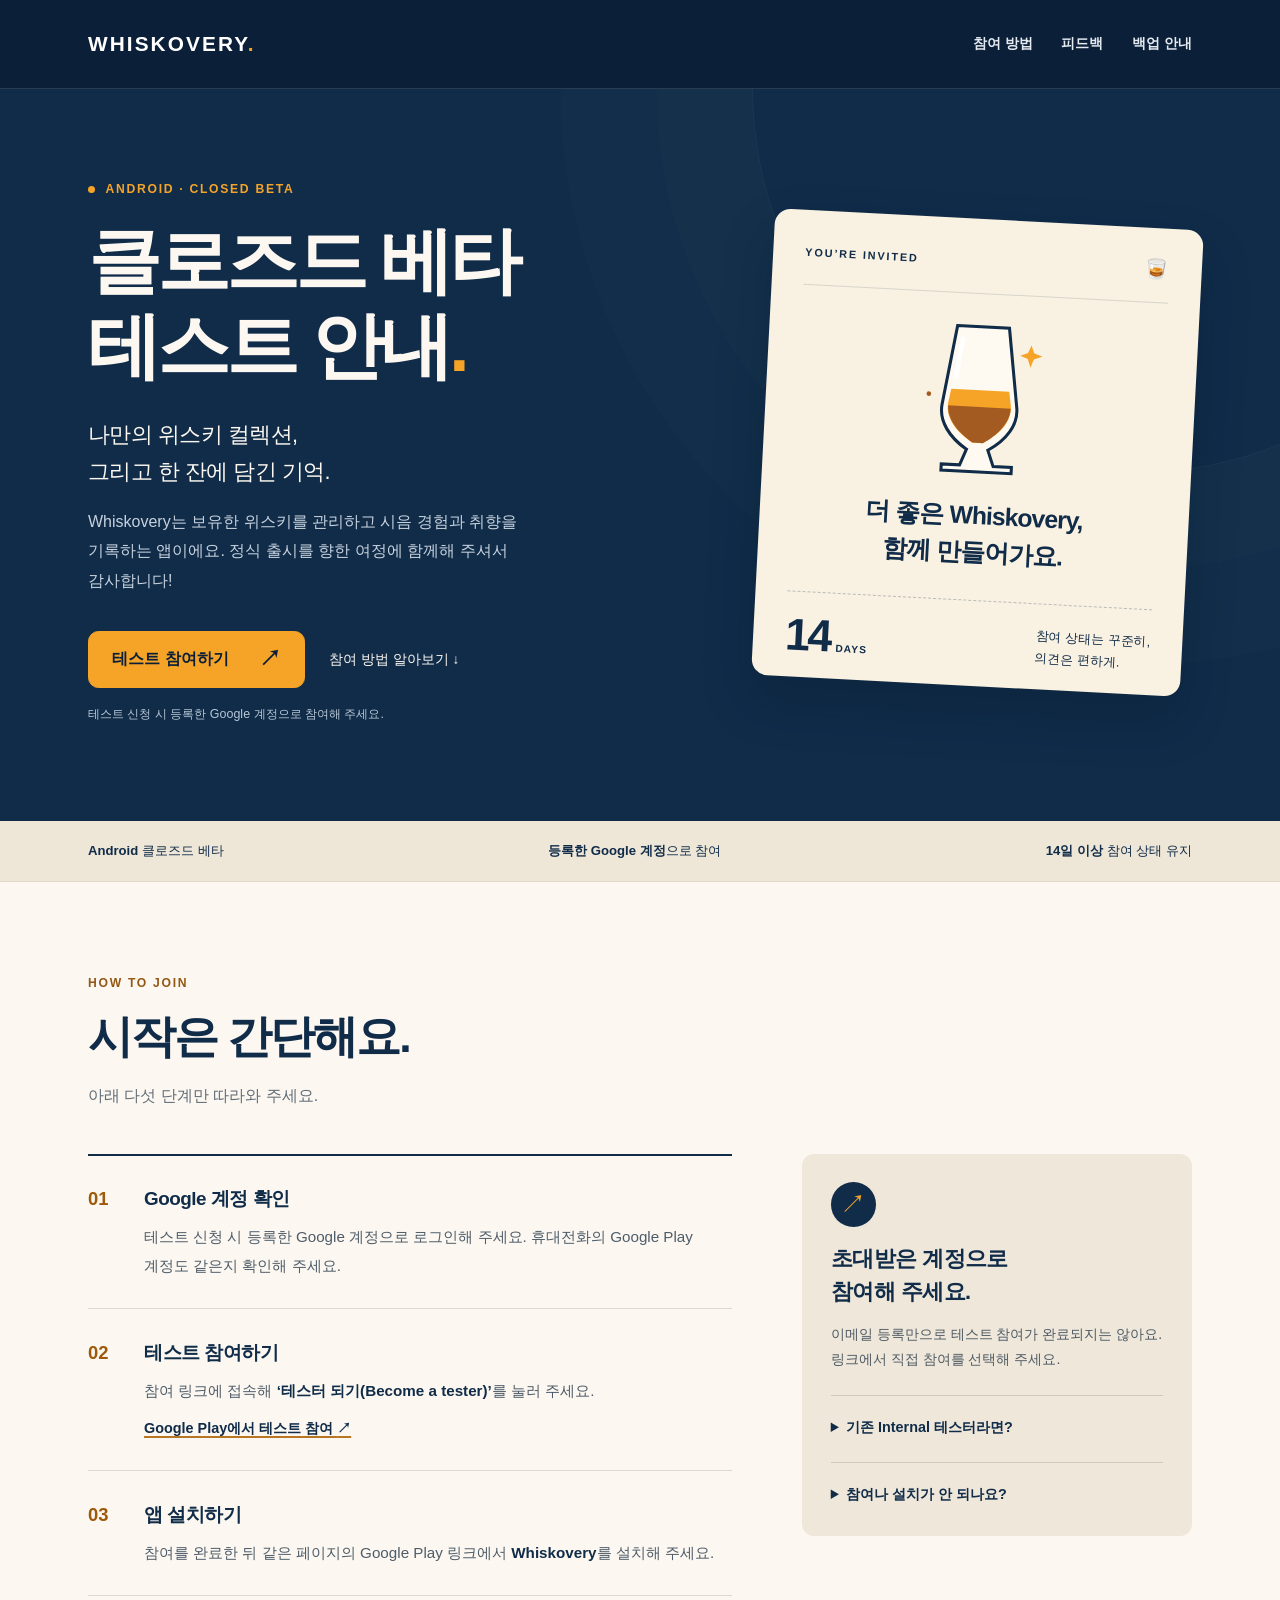
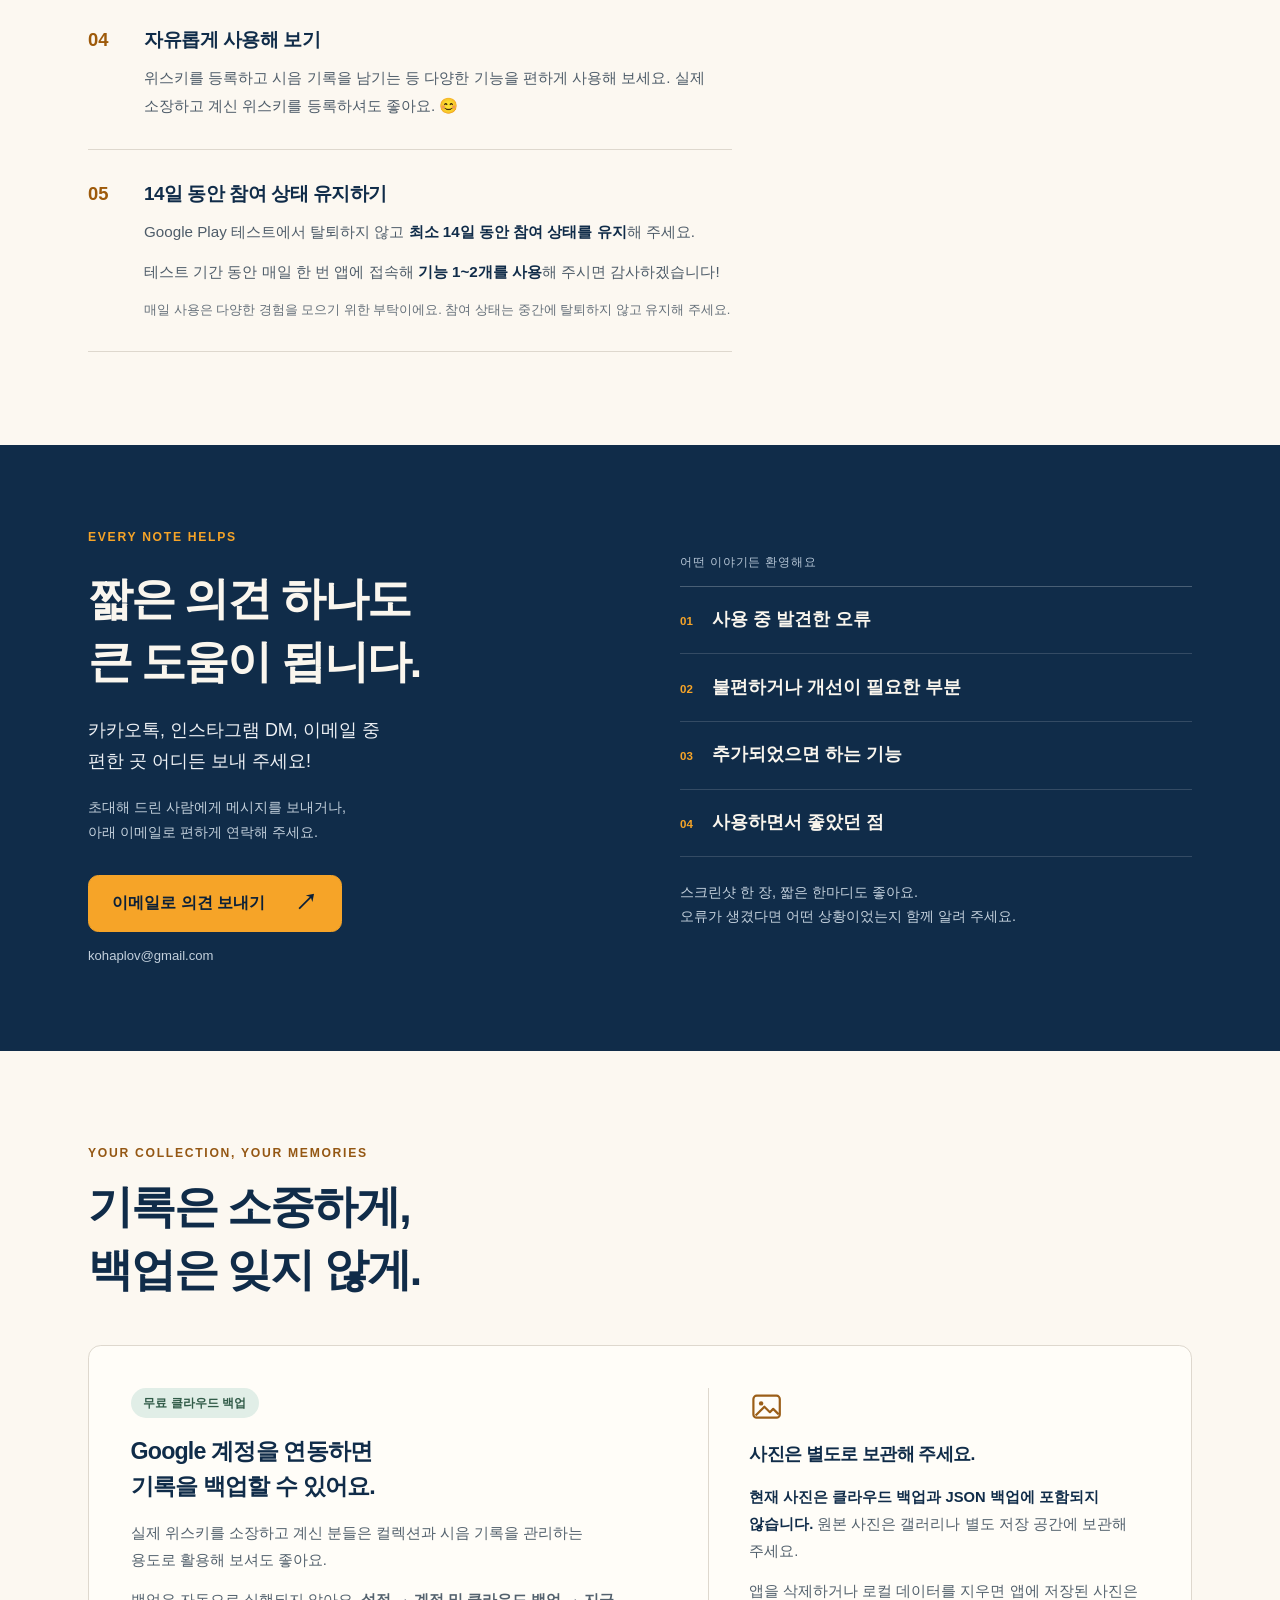
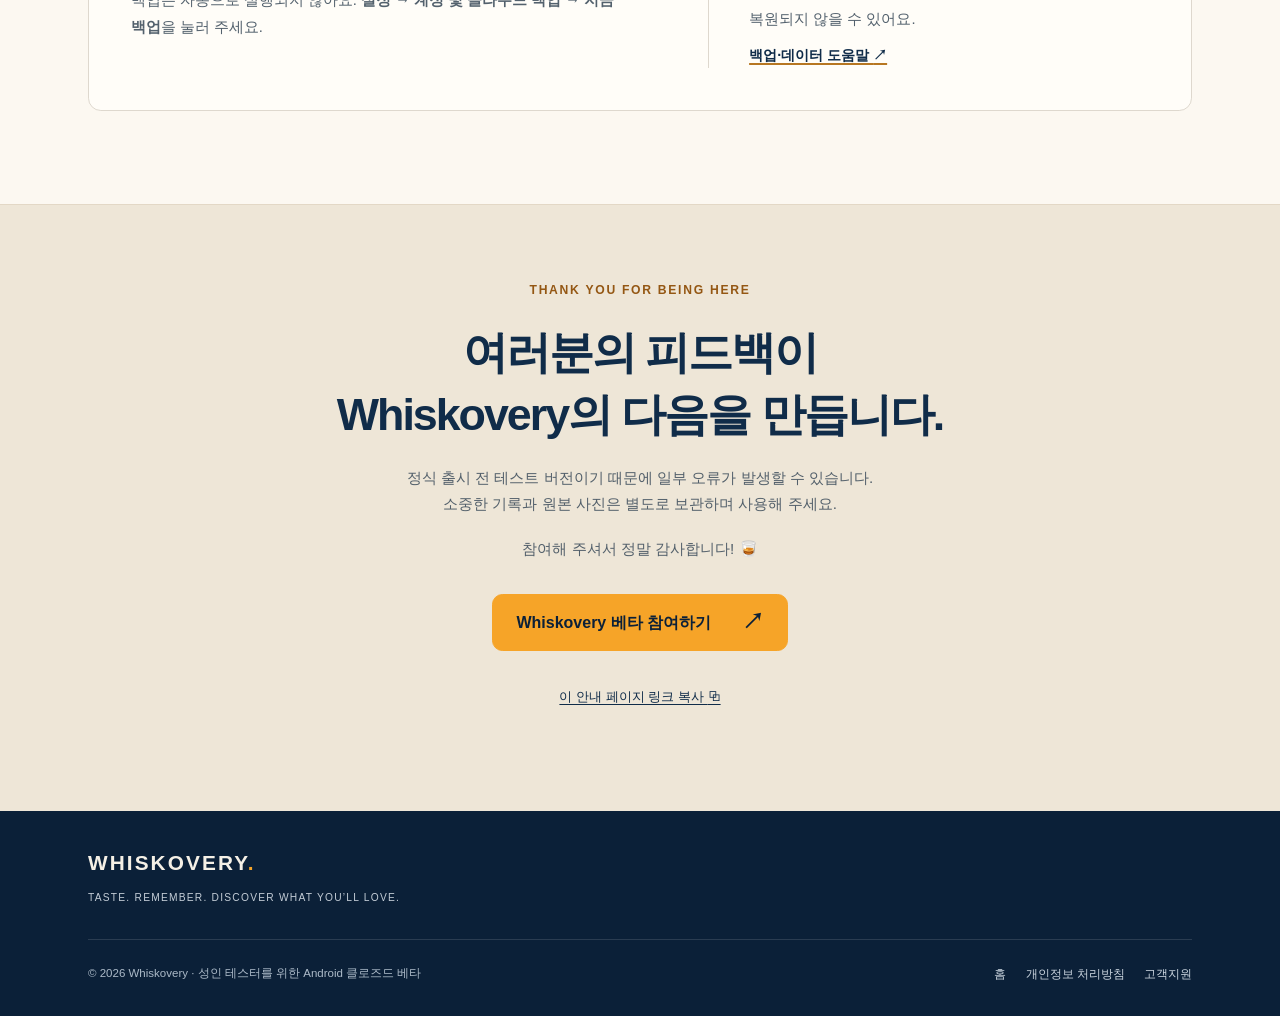
==== beta/index.html @ a4d19c39 "feat: publish Android beta tester guide" ====
<!doctype html>
<html lang="ko">
  <head>
    <meta charset="utf-8">
    <meta name="viewport" content="width=device-width, initial-scale=1">
    <meta name="theme-color" content="#102c49">
    <meta name="description" content="Whiskovery Android 클로즈드 베타에 함께해 주세요. 테스트 참여·설치 방법, 14일 참여 안내, 피드백과 무료 클라우드 백업 안내를 한곳에서 확인하세요.">
    <meta property="og:type" content="website">
    <meta property="og:locale" content="ko_KR">
    <meta property="og:site_name" content="Whiskovery">
    <meta property="og:title" content="Whiskovery 🥃 클로즈드 베타 테스트 안내">
    <meta property="og:description" content="나만의 위스키 컬렉션과 시음의 기억. Whiskovery Android 베타를 함께 완성해 주세요. 참여 방법부터 피드백·백업 안내까지.">
    <meta property="og:url" content="https://kohaplov-ux.github.io/whiskovery-site/beta/">
    <meta property="og:image" content="https://kohaplov-ux.github.io/whiskovery-site/assets/beta-share.jpg">
    <meta property="og:image:width" content="1200">
    <meta property="og:image:height" content="630">
    <meta property="og:image:alt" content="Whiskovery Android 클로즈드 베타 테스터 참여 가이드">
    <meta name="twitter:card" content="summary_large_image">
    <link rel="canonical" href="https://kohaplov-ux.github.io/whiskovery-site/beta/">
    <link rel="icon" type="image/svg+xml" href="data:image/svg+xml,%3Csvg xmlns='http://www.w3.org/2000/svg' viewBox='0 0 64 64'%3E%3Crect width='64' height='64' rx='14' fill='%23102c49'/%3E%3Ctext x='32' y='43' text-anchor='middle' font-family='Georgia,serif' font-size='38' font-weight='700' fill='%23f6a428'%3EW%3C/text%3E%3C/svg%3E">
    <link rel="stylesheet" href="../assets/styles.css">
    <link rel="stylesheet" href="../assets/beta.css">
    <script src="../assets/beta.js" defer></script>
    <title>클로즈드 베타 테스트 안내 — Whiskovery</title>
  </head>
  <body class="beta-page">
    <a class="skip-link" href="#main-content">본문 바로가기</a>
    <header class="beta-header">
      <div class="beta-shell beta-header-inner">
        <a class="beta-wordmark" href="../" aria-label="Whiskovery 홈페이지">WHISKOVERY<span aria-hidden="true">.</span></a>
        <nav aria-label="안내 페이지 메뉴">
          <a href="#how-to-join">참여 방법</a>
          <a href="#feedback">피드백</a>
          <a href="#backup">백업 안내</a>
        </nav>
      </div>
    </header>

    <main id="main-content">
      <section class="beta-hero" aria-labelledby="beta-title">
        <div class="beta-shell beta-hero-grid">
          <div class="beta-hero-copy">
            <p class="beta-eyebrow"><span class="beta-live-dot" aria-hidden="true"></span> ANDROID · CLOSED BETA</p>
            <h1 id="beta-title">클로즈드 베타<br>테스트 안내<span class="beta-title-dot" aria-hidden="true">.</span></h1>
            <p class="beta-hero-lead">나만의 위스키 컬렉션,<br>그리고 한 잔에 담긴 기억.</p>
            <p class="beta-hero-description">Whiskovery는 보유한 위스키를 관리하고 시음 경험과 취향을 기록하는 앱이에요. 정식 출시를 향한 여정에 함께해 주셔서 감사합니다!</p>
            <div class="beta-actions">
              <a class="beta-button beta-button-amber" href="https://play.google.com/apps/testing/app.whiskovery.mobile">테스트 참여하기 <span aria-hidden="true">↗</span></a>
              <a class="beta-text-link" href="#how-to-join">참여 방법 알아보기 <span aria-hidden="true">↓</span></a>
            </div>
            <p class="beta-hero-note">테스트 신청 시 등록한 Google 계정으로 참여해 주세요.</p>
          </div>

          <aside class="beta-invitation" aria-label="테스터에게 드리는 초대">
            <div class="beta-invitation-top"><span>YOU’RE INVITED</span><span>🥃</span></div>
            <svg class="beta-glass" viewBox="0 0 220 230" fill="none" aria-hidden="true">
              <path d="M76 22h68l15 104c3 22-12 43-35 57l8 21h24v8H64v-8h24l8-21c-23-14-38-35-35-57L76 22Z" fill="#fffaf1" stroke="#102c49" stroke-width="4"/>
              <path d="m69 123 3-18h76l3 18c3 20-12 38-34 51h-14c-22-13-37-31-34-51Z" fill="#f6a428"/>
              <path d="M69 127c0 19 15 35 34 47h14c19-12 34-28 34-47H69Z" fill="#a45b22"/>
              <path d="m84 39-7 50" stroke="white" stroke-width="6" stroke-linecap="round"/>
              <path d="m174 43 4 10 11 4-11 4-4 11-4-11-10-4 10-4 4-10Z" fill="#f6a428"/>
              <circle cx="43" cy="113" r="3" fill="#a45b22"/>
            </svg>
            <p class="beta-invitation-title">더 좋은 Whiskovery,<br>함께 만들어가요.</p>
            <div class="beta-ticket-bottom"><strong>14<span>DAYS</span></strong><p>참여 상태는 꾸준히,<br>의견은 편하게.</p></div>
          </aside>
        </div>
      </section>

      <div class="beta-facts" aria-label="테스트 기본 안내">
        <div class="beta-shell beta-facts-inner"><span><b>Android</b> 클로즈드 베타</span><span><b>등록한 Google 계정</b>으로 참여</span><span><b>14일 이상</b> 참여 상태 유지</span></div>
      </div>

      <section id="how-to-join" class="beta-shell beta-section" aria-labelledby="join-title">
        <div class="beta-section-heading"><p class="beta-eyebrow">HOW TO JOIN</p><h2 id="join-title">시작은 간단해요.</h2><p>아래 다섯 단계만 따라와 주세요.</p></div>
        <div class="beta-join-grid">
          <ol class="beta-steps">
            <li><span class="beta-step-number" aria-hidden="true">01</span><div><h3>Google 계정 확인</h3><p>테스트 신청 시 등록한 Google 계정으로 로그인해 주세요. 휴대전화의 Google Play 계정도 같은지 확인해 주세요.</p></div></li>
            <li><span class="beta-step-number" aria-hidden="true">02</span><div><h3>테스트 참여하기</h3><p>참여 링크에 접속해 <strong>‘테스터 되기(Become a tester)’</strong>를 눌러 주세요.</p><a class="beta-inline-link" href="https://play.google.com/apps/testing/app.whiskovery.mobile">Google Play에서 테스트 참여 <span aria-hidden="true">↗</span></a></div></li>
            <li><span class="beta-step-number" aria-hidden="true">03</span><div><h3>앱 설치하기</h3><p>참여를 완료한 뒤 같은 페이지의 Google Play 링크에서 <strong>Whiskovery</strong>를 설치해 주세요.</p></div></li>
            <li><span class="beta-step-number" aria-hidden="true">04</span><div><h3>자유롭게 사용해 보기</h3><p>위스키를 등록하고 시음 기록을 남기는 등 다양한 기능을 편하게 사용해 보세요. 실제 소장하고 계신 위스키를 등록하셔도 좋아요. 😊</p></div></li>
            <li><span class="beta-step-number" aria-hidden="true">05</span><div><h3>14일 동안 참여 상태 유지하기</h3><p>Google Play 테스트에서 탈퇴하지 않고 <strong>최소 14일 동안 참여 상태를 유지</strong>해 주세요.</p><p>테스트 기간 동안 매일 한 번 앱에 접속해 <strong>기능 1~2개를 사용</strong>해 주시면 감사하겠습니다!</p><p class="beta-small">매일 사용은 다양한 경험을 모으기 위한 부탁이에요. 참여 상태는 중간에 탈퇴하지 않고 유지해 주세요.</p></div></li>
          </ol>
          <aside class="beta-join-note">
            <span class="beta-note-icon" aria-hidden="true">↗</span>
            <h3>초대받은 계정으로 <br>참여해 주세요.</h3>
            <p>이메일 등록만으로 테스트 참여가 완료되지는 않아요. 링크에서 직접 참여를 선택해 주세요.</p>
            <details><summary>기존 Internal 테스터라면?</summary><p><a href="https://play.google.com/apps/internaltest/4701650912073372189">Internal 테스트 참여 페이지</a>에서 먼저 프로그램을 나간 뒤 이 페이지의 Closed 참여 링크로 다시 참여해 주세요.</p><p>앱 삭제나 데이터 초기화는 필요 없어요. 같은 버전이 설치돼 있으면 업데이트 버튼이 보이지 않을 수 있습니다.</p></details>
            <details><summary>참여나 설치가 안 되나요?</summary><p>신청한 계정과 현재 Google Play 계정이 같은지 먼저 확인해 주세요. 해결되지 않으면 화면을 캡처해 편한 채널로 알려 주세요. 이메일 등 개인정보는 가려 주세요.</p></details>
          </aside>
        </div>
      </section>

      <section id="feedback" class="beta-feedback" aria-labelledby="feedback-title">
        <div class="beta-shell beta-feedback-grid">
          <div><p class="beta-eyebrow">EVERY NOTE HELPS</p><h2 id="feedback-title">짧은 의견 하나도<br>큰 도움이 됩니다.</h2><p class="beta-feedback-intro">카카오톡, 인스타그램 DM, 이메일 중<br>편한 곳 어디든 보내 주세요!</p><p>초대해 드린 사람에게 메시지를 보내거나,<br>아래 이메일로 편하게 연락해 주세요.</p><a class="beta-button beta-button-amber" href="mailto:kohaplov@gmail.com?subject=Whiskovery%20%EB%B2%A0%ED%83%80%20%ED%94%BC%EB%93%9C%EB%B0%B1">이메일로 의견 보내기 <span aria-hidden="true">↗</span></a><p class="beta-email"><a href="mailto:kohaplov@gmail.com">kohaplov@gmail.com</a></p></div>
          <div class="beta-feedback-prompts"><p class="beta-prompts-label">어떤 이야기든 환영해요</p><ul><li><span aria-hidden="true">01</span>사용 중 발견한 오류</li><li><span aria-hidden="true">02</span>불편하거나 개선이 필요한 부분</li><li><span aria-hidden="true">03</span>추가되었으면 하는 기능</li><li><span aria-hidden="true">04</span>사용하면서 좋았던 점</li></ul><p>스크린샷 한 장, 짧은 한마디도 좋아요.<br>오류가 생겼다면 어떤 상황이었는지 함께 알려 주세요.</p></div>
        </div>
      </section>

      <section id="backup" class="beta-shell beta-section" aria-labelledby="backup-title">
        <div class="beta-section-heading"><p class="beta-eyebrow">YOUR COLLECTION, YOUR MEMORIES</p><h2 id="backup-title">기록은 소중하게,<br>백업은 잊지 않게.</h2></div>
        <div class="beta-backup-panel">
          <div class="beta-backup-main"><span class="beta-free-tag">무료 클라우드 백업</span><h3>Google 계정을 연동하면<br>기록을 백업할 수 있어요.</h3><p>실제 위스키를 소장하고 계신 분들은 컬렉션과 시음 기록을 관리하는 용도로 활용해 보셔도 좋아요.</p><p>백업은 자동으로 실행되지 않아요. <strong>설정 → 계정 및 클라우드 백업 → 지금 백업</strong>을 눌러 주세요.</p></div>
          <aside class="beta-photo-note"><svg viewBox="0 0 32 32" fill="none" aria-hidden="true"><rect x="4" y="7" width="24" height="20" rx="3" stroke="currentColor" stroke-width="2"/><circle cx="11" cy="14" r="2" fill="currentColor"/><path d="m6 25 8-8 5 5 3-3 5 5" stroke="currentColor" stroke-width="2" stroke-linejoin="round"/></svg><h3>사진은 별도로 보관해 주세요.</h3><p><strong>현재 사진은 클라우드 백업과 JSON 백업에 포함되지 않습니다.</strong> 원본 사진은 갤러리나 별도 저장 공간에 보관해 주세요.</p><p>앱을 삭제하거나 로컬 데이터를 지우면 앱에 저장된 사진은 복원되지 않을 수 있어요.</p><a class="beta-inline-link" href="../support/#korean">백업·데이터 도움말 <span aria-hidden="true">↗</span></a></aside>
        </div>
      </section>

      <section class="beta-thanks" aria-labelledby="thanks-title"><div class="beta-shell"><p class="beta-eyebrow">THANK YOU FOR BEING HERE</p><h2 id="thanks-title">여러분의 피드백이<br>Whiskovery의 다음을 만듭니다.</h2><p>정식 출시 전 테스트 버전이기 때문에 일부 오류가 발생할 수 있습니다.<br>소중한 기록과 원본 사진은 별도로 보관하며 사용해 주세요.</p><p>참여해 주셔서 정말 감사합니다! 🥃</p><a class="beta-button beta-button-amber" href="https://play.google.com/apps/testing/app.whiskovery.mobile">Whiskovery 베타 참여하기 <span aria-hidden="true">↗</span></a><div class="beta-share-row"><button id="copy-guide" type="button">이 안내 페이지 링크 복사 <span aria-hidden="true">⧉</span></button><span id="copy-status" role="status" aria-live="polite"></span></div></div></section>
    </main>

    <footer class="beta-footer"><div class="beta-shell"><a class="beta-wordmark" href="../">WHISKOVERY<span aria-hidden="true">.</span></a><p class="beta-tagline" lang="en">TASTE. REMEMBER. DISCOVER WHAT YOU’LL LOVE.</p><div class="beta-footer-bottom"><p>© 2026 Whiskovery · 성인 테스터를 위한 Android 클로즈드 베타</p><nav aria-label="사이트 정보"><a href="../">홈</a><a href="../privacy/">개인정보 처리방침</a><a href="../support/">고객지원</a></nav></div></div></footer>
  </body>
</html>
---- assets/styles.css ----
:root {
  color-scheme: light;
  --cream: #f6f0e4;
  --ivory: #fffaf0;
  --navy: #14243b;
  --navy-soft: #263951;
  --amber: #9c5f08;
  --amber-bright: #d49a38;
  --amber-pale: #ead7b1;
  --line: #d7cbb7;
  --muted: #645f56;
  --white: #ffffff;
  --serif: Georgia, "Times New Roman", serif;
  --sans: -apple-system, BlinkMacSystemFont, "Segoe UI", Roboto, "Noto Sans KR", "Apple SD Gothic Neo", Arial, sans-serif;
}

*,
*::before,
*::after {
  box-sizing: border-box;
}

html {
  scroll-behavior: smooth;
}

body {
  margin: 0;
  min-width: 320px;
  background: var(--cream);
  color: var(--navy);
  font-family: var(--sans);
  font-size: 1rem;
  line-height: 1.7;
  overflow-wrap: break-word;
}

a {
  color: var(--navy);
  text-decoration-color: var(--amber);
  text-decoration-thickness: 0.12em;
  text-underline-offset: 0.18em;
}

a:hover {
  color: #7b4c0d;
}

a:focus-visible {
  outline: 3px solid var(--amber);
  outline-offset: 4px;
  border-radius: 0.15rem;
}

.skip-link {
  position: fixed;
  top: 0.75rem;
  left: 0.75rem;
  z-index: 20;
  padding: 0.7rem 1rem;
  background: var(--navy);
  color: var(--white);
  transform: translateY(-180%);
}

.skip-link:focus {
  color: var(--white);
  transform: translateY(0);
}

.shell {
  width: min(100% - 2rem, 70rem);
  margin-inline: auto;
}

.site-header {
  border-bottom: 1px solid rgba(20, 36, 59, 0.2);
  background: rgba(246, 240, 228, 0.97);
}

.header-inner {
  display: flex;
  align-items: center;
  justify-content: space-between;
  min-height: 5rem;
  gap: 2rem;
}

.wordmark {
  color: var(--navy);
  font-family: var(--serif);
  font-size: clamp(1rem, 4vw, 1.25rem);
  font-weight: 700;
  letter-spacing: 0.16em;
  text-decoration: none;
}

.nav-list {
  display: flex;
  flex-wrap: wrap;
  gap: clamp(0.9rem, 3vw, 2rem);
  margin: 0;
  padding: 0;
  list-style: none;
}

.nav-list a {
  display: inline-block;
  padding-block: 0.4rem;
  color: var(--navy);
  font-size: 0.9rem;
  font-weight: 650;
  text-decoration: none;
}

.nav-list a[aria-current="page"] {
  border-bottom: 2px solid var(--amber);
}

.hero {
  padding-block: clamp(4.5rem, 12vw, 8.5rem);
}

.eyebrow,
.card-kicker {
  margin: 0 0 1rem;
  color: var(--amber);
  font-size: 0.78rem;
  font-weight: 750;
  letter-spacing: 0.14em;
  text-transform: uppercase;
}

.hero h1,
.document-header h1 {
  margin: 0;
  max-width: 13ch;
  font-family: var(--serif);
  font-size: clamp(3rem, 8vw, 6.4rem);
  font-weight: 500;
  letter-spacing: -0.045em;
  line-height: 0.98;
}

.hero h1 span {
  color: var(--amber);
}

.hero-copy {
  display: grid;
  grid-template-columns: repeat(2, minmax(0, 1fr));
  gap: 2rem;
  max-width: 55rem;
  margin-top: clamp(2.5rem, 6vw, 4rem);
  padding-top: 1.5rem;
  border-top: 1px solid var(--line);
}

.hero-copy p {
  margin: 0;
  font-size: 1.08rem;
}

.button-row {
  display: flex;
  flex-wrap: wrap;
  gap: 0.8rem;
  margin-top: 2rem;
}

.button {
  display: inline-flex;
  align-items: center;
  justify-content: center;
  min-height: 3rem;
  padding: 0.72rem 1.15rem;
  border: 1px solid var(--navy);
  font-size: 0.92rem;
  font-weight: 700;
  line-height: 1.25;
  text-align: center;
  text-decoration: none;
  transition: background-color 160ms ease, color 160ms ease, transform 160ms ease;
}

.button:hover {
  transform: translateY(-2px);
}

.button-primary {
  background: var(--navy);
  color: var(--white);
}

.button-primary:hover {
  background: var(--navy-soft);
  color: var(--white);
}

.button-secondary {
  background: transparent;
  color: var(--navy);
}

.button-secondary:hover {
  background: var(--ivory);
  color: var(--navy);
}

.local-first {
  padding-block: clamp(3.5rem, 8vw, 6rem);
  background: var(--navy);
  color: var(--ivory);
}

.local-first-grid {
  display: grid;
  grid-template-columns: minmax(0, 0.9fr) minmax(0, 1.1fr);
  gap: clamp(2rem, 8vw, 7rem);
  align-items: start;
}

.section-number {
  margin: 0 0 1rem;
  color: var(--amber-bright);
  font-family: var(--serif);
  font-size: 0.9rem;
  letter-spacing: 0.12em;
}

.local-first h2,
.language-heading h2 {
  margin: 0;
  font-family: var(--serif);
  font-size: clamp(2rem, 5vw, 3.4rem);
  font-weight: 500;
  letter-spacing: -0.025em;
  line-height: 1.12;
}

.local-first-copy {
  padding-left: 1.5rem;
  border-left: 2px solid var(--amber-bright);
}

.local-first-copy p {
  margin: 0;
  font-size: 1.05rem;
}

.local-first-copy p + p {
  margin-top: 1.5rem;
}

.link-cards {
  display: grid;
  grid-template-columns: repeat(2, minmax(0, 1fr));
  gap: 1rem;
  padding-block: clamp(3.5rem, 8vw, 6rem);
}

.link-card {
  display: flex;
  min-height: 15rem;
  flex-direction: column;
  justify-content: space-between;
  padding: clamp(1.5rem, 4vw, 2.5rem);
  border: 1px solid var(--line);
  background: var(--ivory);
  color: var(--navy);
  text-decoration: none;
  transition: border-color 160ms ease, transform 160ms ease;
}

.link-card:hover {
  border-color: var(--amber);
  color: var(--navy);
  transform: translateY(-3px);
}

.link-card strong {
  max-width: 18ch;
  font-family: var(--serif);
  font-size: clamp(1.5rem, 4vw, 2.15rem);
  font-weight: 500;
  line-height: 1.2;
}

.link-card > span:last-child {
  font-size: 0.92rem;
  font-weight: 700;
}

.document {
  max-width: 58rem;
  padding-block: clamp(3.5rem, 9vw, 7rem);
}

.document-header {
  padding-bottom: clamp(3rem, 8vw, 5rem);
  border-bottom: 1px solid var(--line);
}

.document-header h1 {
  max-width: none;
  font-size: clamp(2.8rem, 8vw, 5.5rem);
}

.effective-date,
.contact-address {
  margin: 1.5rem 0 0;
  color: var(--muted);
  font-size: 0.95rem;
}

.language-nav {
  display: flex;
  gap: 0.7rem;
  margin-top: 2rem;
}

.language-nav a {
  padding: 0.45rem 0.8rem;
  border: 1px solid var(--line);
  background: var(--ivory);
  font-size: 0.9rem;
  font-weight: 700;
  text-decoration: none;
}

.language-nav a:hover {
  border-color: var(--amber);
  color: var(--navy);
}

.policy-section,
.faq-section {
  padding-block: clamp(3rem, 8vw, 5.5rem);
  scroll-margin-top: 1rem;
}

.policy-section + .policy-section,
.faq-section + .faq-section {
  border-top: 1px solid var(--line);
}

.language-heading {
  margin-bottom: 3rem;
}

.policy-section section {
  margin-block: 2.7rem;
}

.policy-section h3 {
  margin: 0 0 0.65rem;
  font-family: var(--serif);
  font-size: 1.45rem;
  font-weight: 600;
  line-height: 1.3;
}

.policy-section p,
.policy-section li,
.faq-item dd,
.support-header > p {
  color: #273447;
}

.policy-section p {
  margin: 0.65rem 0;
}

.policy-section ul {
  margin: 0.75rem 0 1rem;
  padding-left: 1.4rem;
}

.policy-section li + li {
  margin-top: 0.35rem;
}

.support-header > p {
  max-width: 38rem;
  margin: 1.5rem 0 1.5rem;
  font-size: 1.08rem;
}

.support-header .button {
  width: fit-content;
}

.faq-list {
  margin: 0;
}

.faq-item {
  padding-block: 1.65rem;
  border-top: 1px solid var(--line);
}

.faq-item:last-child {
  border-bottom: 1px solid var(--line);
}

.faq-item dt {
  font-family: var(--serif);
  font-size: 1.3rem;
  font-weight: 600;
  line-height: 1.35;
}

.faq-item dd {
  margin: 0.55rem 0 0;
}

.policy-link {
  margin: 2rem 0 0;
  padding: 1.2rem 1.4rem;
  border-left: 3px solid var(--amber);
  background: var(--ivory);
}

.site-footer {
  border-top: 1px solid var(--line);
}

.footer-inner {
  display: flex;
  justify-content: space-between;
  gap: 1.5rem;
  padding-block: 2rem;
  color: var(--muted);
  font-size: 0.9rem;
}

.footer-inner p {
  margin: 0;
}

@media (max-width: 44rem) {
  .header-inner {
    align-items: flex-start;
    flex-direction: column;
    gap: 0.45rem;
    padding-block: 1rem;
  }

  .nav-list {
    width: 100%;
  }

  .hero-copy,
  .local-first-grid,
  .link-cards {
    grid-template-columns: 1fr;
  }

  .hero h1 {
    font-size: clamp(2.65rem, 13vw, 4.25rem);
  }

  .local-first-copy {
    padding-left: 1.1rem;
  }

  .link-card {
    min-height: 12.5rem;
  }

  .footer-inner {
    align-items: flex-start;
    flex-direction: column;
    gap: 0.35rem;
  }
}

@media (prefers-reduced-motion: reduce) {
  html {
    scroll-behavior: auto;
  }

  *,
  *::before,
  *::after {
    scroll-behavior: auto !important;
    transition-duration: 0.01ms !important;
  }
}
---- assets/beta.css ----
.beta-page {
  --beta-navy: #102c49;
  --beta-deep: #0b2038;
  --beta-amber: #f6a428;
  --beta-cream: #fcf8f1;
  --beta-line: #ded8ce;
  min-width: 0;
  background: var(--beta-cream);
  color: var(--beta-navy);
  font-family: -apple-system, BlinkMacSystemFont, "Segoe UI", "Apple SD Gothic Neo", "Noto Sans KR", sans-serif;
  word-break: keep-all;
  overflow-wrap: anywhere;
  -webkit-font-smoothing: antialiased;
}
.beta-shell { width: min(100% - 3rem, 69rem); margin-inline: auto; }
.beta-header { color: white; background: var(--beta-deep); border-bottom: 1px solid #ffffff20; }
.beta-header-inner { min-height: 5.5rem; display: flex; align-items: center; justify-content: space-between; gap: 1.5rem; }
.beta-wordmark { color: inherit; text-decoration: none; font-size: 1.3rem; font-weight: 800; letter-spacing: .1em; line-height: 1.2; white-space: nowrap; }
.beta-wordmark span { color: var(--beta-amber); }
.beta-header nav { display: flex; gap: 1.8rem; }
.beta-header nav a { color: #e4eaf0; text-decoration: none; font-size: .85rem; font-weight: 600; padding-block: .75rem; }
.beta-header a:hover, .beta-footer a:hover { color: var(--beta-amber); }
.beta-eyebrow { margin: 0 0 1.3rem; font-size: .76rem; line-height: 1.5; letter-spacing: .14em; font-weight: 800; color: #945713; }
.beta-hero { color: var(--beta-cream); background: var(--beta-navy); position: relative; overflow: hidden; }
.beta-hero::before { content: ""; position: absolute; width: 48rem; height: 48rem; border: 1px solid #ffffff0d; border-radius: 50%; top: -24rem; right: -15rem; box-shadow: 0 0 0 6rem #ffffff02, 0 0 0 12rem #ffffff02; pointer-events: none; }
.beta-hero-grid { display: grid; grid-template-columns: 1.35fr 1fr; gap: 6rem; align-items: center; padding-block: 5.7rem 6rem; position: relative; }
.beta-hero .beta-eyebrow { color: var(--beta-amber); display: flex; align-items: center; gap: .65rem; }
.beta-live-dot { width: .45rem; height: .45rem; background: var(--beta-amber); border-radius: 50%; }
.beta-hero h1 { font-size: clamp(2.8rem, 5.7vw, 4.8rem); line-height: 1.16; letter-spacing: -.055em; margin: 0 0 1.8rem; font-weight: 800; }
.beta-title-dot { color: var(--beta-amber); }
.beta-hero-lead { font-size: 1.35rem; line-height: 1.7; letter-spacing: -.025em; margin: 0 0 1rem; }
.beta-hero-description { color: #c7d2de; max-width: 29rem; margin: 0; font-size: 1rem; line-height: 1.85; }
.beta-actions { display: flex; align-items: center; gap: 1.5rem; flex-wrap: wrap; margin-top: 2.2rem; }
.beta-button { display: inline-flex; max-width: 100%; min-height: 3.6rem; align-items: center; justify-content: center; gap: 1.9rem; padding: .95rem 1.45rem; border-radius: .65rem; text-decoration: none; font-size: 1rem; line-height: 1.5; font-weight: 800; transition: background-color 160ms ease, transform 160ms ease; }
.beta-button-amber { color: var(--beta-deep); background: var(--beta-amber); border: 1px solid var(--beta-amber); }
.beta-button-amber:hover { color: var(--beta-deep); background: #ffb847; transform: translateY(-2px); }
.beta-button > span { font-size: 1.4rem; line-height: 1; }
.beta-text-link { color: var(--beta-cream); font-size: .85rem; text-decoration: none; padding-block: .7rem; }
.beta-text-link:hover { color: var(--beta-amber); }
.beta-hero-note { font-size: .78rem; color: #b8c7d6; margin: 1rem 0 0; }
.beta-invitation { padding: 1.6rem 2rem 0; background: #f9f1e1; color: var(--beta-navy); border-radius: 1rem; transform: rotate(3deg); box-shadow: 0 1.5rem 3rem #06152745; }
.beta-invitation-top { display: flex; align-items: center; justify-content: space-between; font-size: .68rem; letter-spacing: .17em; font-weight: 800; border-bottom: 1px solid #102c4924; padding-bottom: 1rem; }
.beta-invitation-top > span:last-child { font-size: 1.2rem; }
.beta-glass { display: block; width: 10.5rem; height: auto; margin: 1rem auto .7rem; }
.beta-invitation-title { font-size: 1.55rem; font-weight: 800; line-height: 1.5; text-align: center; letter-spacing: -.04em; margin: 0 0 1.8rem; }
.beta-ticket-bottom { border-top: 1px dashed #102c4945; display: flex; justify-content: space-between; align-items: center; padding-block: 1.25rem; gap: 1rem; }
.beta-ticket-bottom > strong { font-size: 2.8rem; font-weight: 800; line-height: 1; display: flex; align-items: baseline; gap: .4rem; letter-spacing: -.06em; }
.beta-ticket-bottom > strong span { font-size: .64rem; letter-spacing: .1em; }
.beta-ticket-bottom p { font-size: .8rem; line-height: 1.7; margin: 0; }
.beta-facts { background: #eee6d7; border-bottom: 1px solid #e2d8c8; }
.beta-facts-inner { display: flex; justify-content: space-between; gap: 1rem; padding-block: 1.15rem; font-size: .82rem; }
.beta-facts b { font-weight: 800; }
.beta-section { padding-block: 5.8rem; scroll-margin-top: 2rem; }
.beta-section-heading { margin-bottom: 2.8rem; }
.beta-section-heading .beta-eyebrow { margin-bottom: .8rem; }
.beta-section h2, .beta-feedback h2, .beta-thanks h2 { margin: 0; font-size: clamp(1.9rem, 3.5vw, 2.8rem); letter-spacing: -.045em; font-weight: 800; line-height: 1.4; }
.beta-section-heading > p:last-child:not(.beta-eyebrow) { color: #626d78; margin: .85rem 0 0; }
.beta-join-grid { display: grid; grid-template-columns: 1.65fr 1fr; gap: 4.4rem; align-items: start; }
.beta-steps { list-style: none; margin: 0; padding: 0; border-top: 2px solid var(--beta-navy); }
.beta-steps li { display: grid; grid-template-columns: 2.5rem 1fr; gap: 1rem; padding: 1.8rem 0; border-bottom: 1px solid var(--beta-line); }
.beta-step-number { color: #9e5a0a; font-size: 1.15rem; font-weight: 800; line-height: 1.6; font-variant-numeric: tabular-nums; }
.beta-steps h3 { font-size: 1.18rem; line-height: 1.6; letter-spacing: -.025em; margin: 0 0 .55rem; }
.beta-steps p { margin: 0; color: #4e5c69; font-size: .95rem; line-height: 1.85; }
.beta-steps p + p { margin-top: .75rem; }
.beta-steps strong { color: var(--beta-navy); }
.beta-steps .beta-small { font-size: .8rem; color: #65707a; }
.beta-inline-link { display: inline-block; color: var(--beta-navy); font-size: .9rem; font-weight: 750; margin-top: .65rem; text-decoration-color: #b77722; }
.beta-join-note { border-radius: .75rem; padding: 1.8rem; background: #eee7da; }
.beta-note-icon { width: 2.8rem; height: 2.8rem; background: var(--beta-navy); color: var(--beta-amber); display: grid; place-items: center; border-radius: 50%; font-size: 1.6rem; }
.beta-join-note h3 { font-size: 1.35rem; letter-spacing: -.025em; line-height: 1.5; margin: 1rem 0 .8rem; }
.beta-join-note > p, .beta-join-note details p { color: #4f5b65; font-size: .88rem; line-height: 1.8; }
.beta-join-note details { border-top: 1px solid #d1c8b8; margin-top: 1.4rem; padding-top: 1.2rem; }
.beta-join-note summary { cursor: pointer; font-size: .9rem; font-weight: 750; padding-right: .5rem; }
.beta-join-note details p { margin: .85rem 0 0; }
.beta-feedback { color: #faf6ee; background: var(--beta-navy); padding-block: 5.2rem; scroll-margin-top: 0; }
.beta-feedback-grid { display: grid; grid-template-columns: 1fr 1fr; gap: 5rem; align-items: center; }
.beta-feedback .beta-eyebrow { color: var(--beta-amber); }
.beta-feedback-intro { font-size: 1.12rem; line-height: 1.75; color: #eef1f5; margin-top: 1.4rem; }
.beta-feedback p:not(.beta-eyebrow):not(.beta-feedback-intro):not(.beta-prompts-label) { color: #c3d0dc; font-size: .9rem; }
.beta-feedback .beta-button { margin-top: 1rem; }
.beta-email { margin: .7rem 0 0; }
.beta-email a { color: #c3d0dc; text-decoration: none; font-size: .82rem; }
.beta-prompts-label { font-size: .75rem; letter-spacing: .07em; color: #b6c6d6; margin: 0 0 .8rem; }
.beta-feedback-prompts ul { list-style: none; padding: 0; margin: 0; border-top: 1px solid #ffffff3d; }
.beta-feedback-prompts li { padding: 1.15rem 0; border-bottom: 1px solid #ffffff26; font-size: 1.1rem; font-weight: 650; display: flex; align-items: baseline; gap: 1.2rem; }
.beta-feedback-prompts li span { font-size: .72rem; color: var(--beta-amber); }
.beta-feedback-prompts > p:last-child { margin-top: 1.4rem; }
.beta-backup-panel { display: grid; grid-template-columns: 1.2fr 1fr; gap: 3rem; padding: 2.6rem; border: 1px solid var(--beta-line); border-radius: .8rem; background: #fffdf8; }
.beta-free-tag { display: inline-block; font-size: .76rem; font-weight: 750; border-radius: 1rem; padding: .3rem .8rem; color: #315b48; background: #e1eee7; }
.beta-backup-panel h3 { margin: 1rem 0; font-size: 1.45rem; line-height: 1.5; letter-spacing: -.035em; }
.beta-backup-panel p { color: #53616d; font-size: .92rem; line-height: 1.85; margin: .8rem 0 0; }
.beta-backup-main p { max-width: 31rem; }
.beta-photo-note { padding-left: 2.5rem; border-left: 1px solid var(--beta-line); }
.beta-photo-note svg { width: 2.2rem; height: 2.2rem; color: #9b5e18; }
.beta-photo-note h3 { font-size: 1.1rem; margin-top: .65rem; }
.beta-photo-note p strong { color: var(--beta-navy); }
.beta-thanks { text-align: center; padding-block: 4.8rem 4.2rem; background: #eee6d7; border-top: 1px solid #e3d8c6; }
.beta-thanks p:not(.beta-eyebrow) { color: #53606b; font-size: .95rem; margin: 1.2rem 0; }
.beta-thanks .beta-button { margin-top: .8rem; }
.beta-share-row { margin-top: 1.5rem; display: flex; flex-direction: column; align-items: center; gap: .4rem; }
.beta-share-row button { border: 0; padding: .65rem; background: transparent; color: var(--beta-navy); font: inherit; font-size: .82rem; text-decoration: underline; text-underline-offset: .2em; cursor: pointer; }
.beta-share-row [role="status"] { min-height: 1.5em; font-size: .78rem; color: #435c4a; }
.beta-footer { background: var(--beta-deep); color: #f5f0e6; padding-block: 2.5rem 1.5rem; }
.beta-tagline { font-size: .64rem; letter-spacing: .12em; margin: .7rem 0 2rem; color: #c3ccd6; }
.beta-footer-bottom { display: flex; align-items: center; justify-content: space-between; gap: 1rem; border-top: 1px solid #ffffff20; padding-top: 1rem; }
.beta-footer-bottom p { margin: 0; font-size: .72rem; color: #acbac8; }
.beta-footer-bottom nav { display: flex; flex-wrap: wrap; gap: 1.2rem; }
.beta-footer-bottom a { font-size: .74rem; color: #ccd6e0; text-decoration: none; padding-block: .5rem; }
.beta-page a:focus-visible, .beta-page button:focus-visible, .beta-page summary:focus-visible { outline: 3px solid #c77600; outline-offset: 5px; }
.beta-hero a:focus-visible, .beta-header a:focus-visible, .beta-feedback a:focus-visible, .beta-footer a:focus-visible { outline-color: #ffbf61; }

@media (max-width: 62rem) {
  .beta-hero-grid { gap: 3rem; }
  .beta-join-grid { gap: 2rem; }
  .beta-feedback-grid { gap: 3rem; }
  .beta-backup-panel { gap: 2rem; }
  .beta-photo-note { padding-left: 2rem; }
}
@media (max-width: 45rem) {
  .beta-shell { width: min(100% - 2.5rem, 34rem); }
  .beta-header-inner { min-height: 5rem; }
  .beta-wordmark { font-size: 1rem; letter-spacing: .08em; }
  .beta-header nav { gap: 1rem; }
  .beta-header nav a { font-size: .73rem; }
  .beta-header nav a:last-child { display: none; }
  .beta-hero-grid { grid-template-columns: 1fr; padding-block: 3.4rem 3rem; gap: 2.8rem; }
  .beta-hero h1 { font-size: clamp(2.7rem, 10.5vw, 3.7rem); margin-bottom: 1.35rem; }
  .beta-hero .beta-eyebrow { font-size: .68rem; margin-bottom: 1.15rem; }
  .beta-hero-lead { font-size: 1.18rem; }
  .beta-hero-description { font-size: .93rem; }
  .beta-actions { gap: .6rem 1.2rem; margin-top: 1.7rem; }
  .beta-button { min-height: 3.5rem; font-size: .94rem; gap: 1.2rem; }
  .beta-text-link { font-size: .8rem; }
  .beta-hero-note { font-size: .72rem; }
  .beta-invitation { min-width: 0; transform: rotate(1.5deg); display: grid; grid-template-columns: minmax(0, .8fr) minmax(0, 1.2fr); padding: 1.2rem 1.4rem 0; align-items: center; gap: .8rem 1.1rem; }
  .beta-invitation-top { grid-column: 1/-1; padding-bottom: .6rem; }
  .beta-glass { width: 100%; max-width: 6rem; margin: 0; }
  .beta-invitation-title { font-size: 1.1rem; text-align: left; margin: 0; }
  .beta-ticket-bottom { grid-column: 1/-1; padding-block: .9rem; }
  .beta-ticket-bottom > strong { font-size: 2.1rem; }
  .beta-ticket-bottom p { font-size: .74rem; }
  .beta-facts-inner { flex-direction: column; gap: .3rem; padding-block: .9rem; font-size: .76rem; }
  .beta-facts-inner span { display: flex; gap: .4rem; }
  .beta-section { padding-block: 3.5rem; }
  .beta-section-heading { margin-bottom: 1.8rem; }
  .beta-section h2, .beta-feedback h2, .beta-thanks h2 { font-size: 1.9rem; }
  .beta-section-heading > p:last-child:not(.beta-eyebrow) { font-size: .9rem; }
  .beta-join-grid, .beta-feedback-grid, .beta-backup-panel { grid-template-columns: 1fr; }
  .beta-steps li { grid-template-columns: 2rem 1fr; gap: .55rem; padding-block: 1.5rem; }
  .beta-step-number { font-size: 1rem; }
  .beta-steps h3 { font-size: 1.07rem; }
  .beta-steps p { font-size: .88rem; }
  .beta-join-note { padding: 1.5rem; }
  .beta-join-note h3 br { display: none; }
  .beta-feedback { padding-block: 3.5rem; }
  .beta-feedback-grid { gap: 2.6rem; }
  .beta-feedback-intro { font-size: 1.02rem; }
  .beta-feedback-prompts li { font-size: 1rem; }
  .beta-backup-panel { padding: 1.5rem; gap: 1.5rem; }
  .beta-backup-panel h3 { font-size: 1.2rem; }
  .beta-backup-panel p { font-size: .88rem; }
  .beta-photo-note { padding: 1.5rem 0 0; border: 0; border-top: 1px solid var(--beta-line); }
  .beta-photo-note h3 { font-size: 1.05rem; }
  .beta-thanks { padding-block: 3.2rem 2.5rem; }
  .beta-thanks p:not(.beta-eyebrow) { font-size: .88rem; }
  .beta-thanks h2 { font-size: 1.7rem; }
  .beta-thanks p br { display: none; }
  .beta-footer-bottom { flex-direction: column; align-items: flex-start; gap: .6rem; }
}
@media (prefers-reduced-motion: reduce) { .beta-button { transition: none; } }
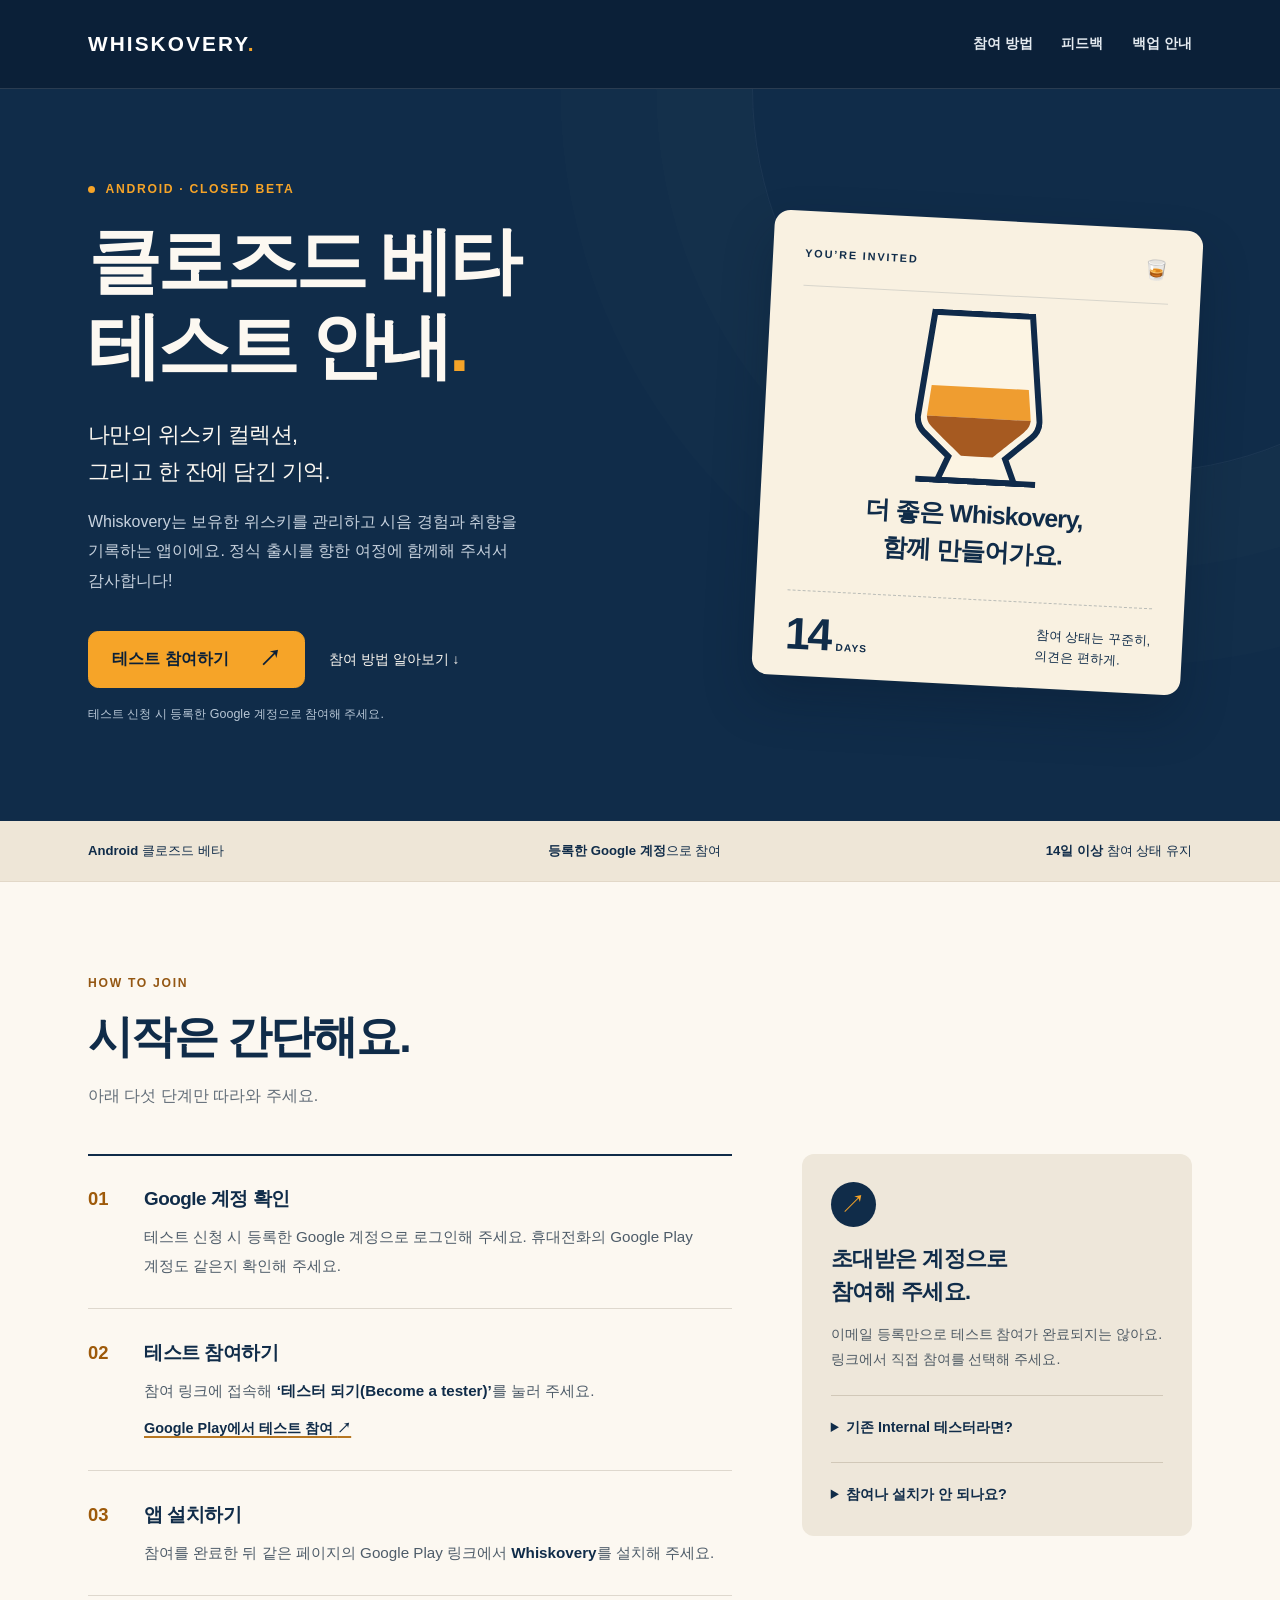
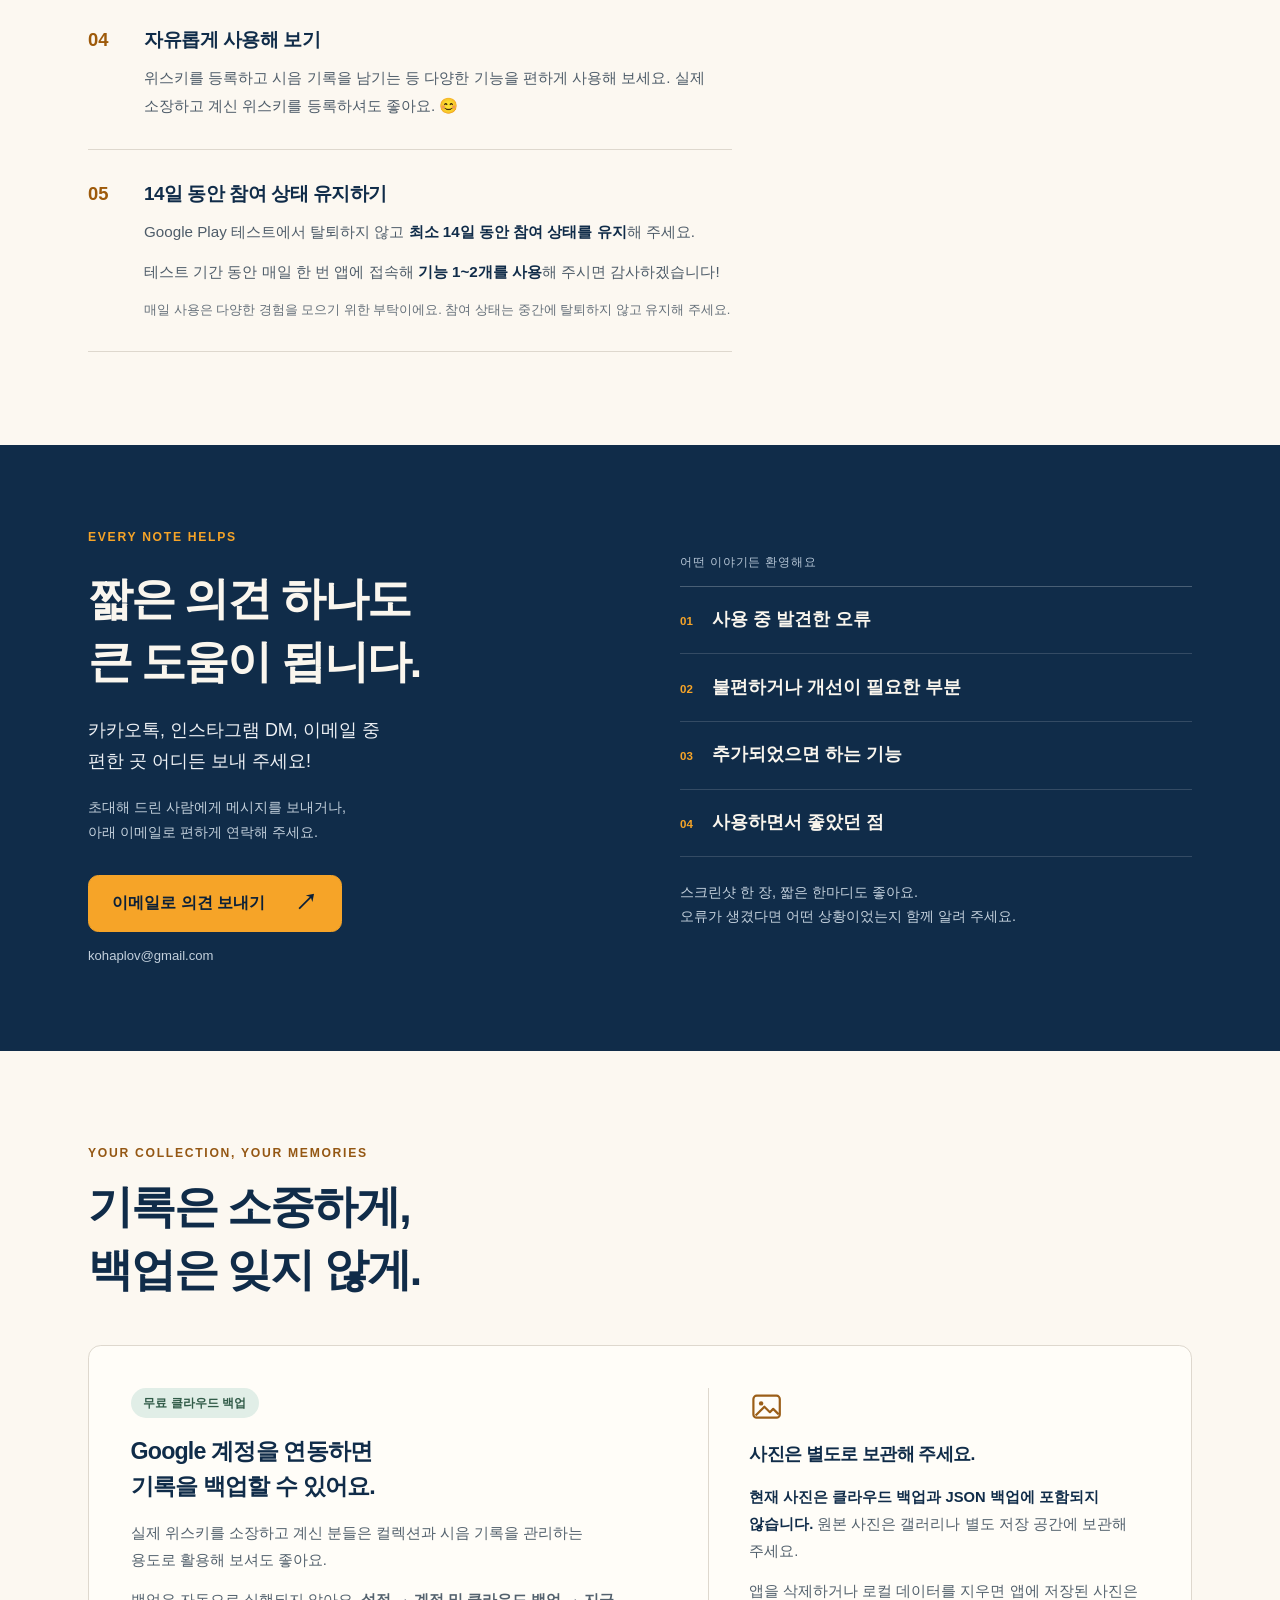
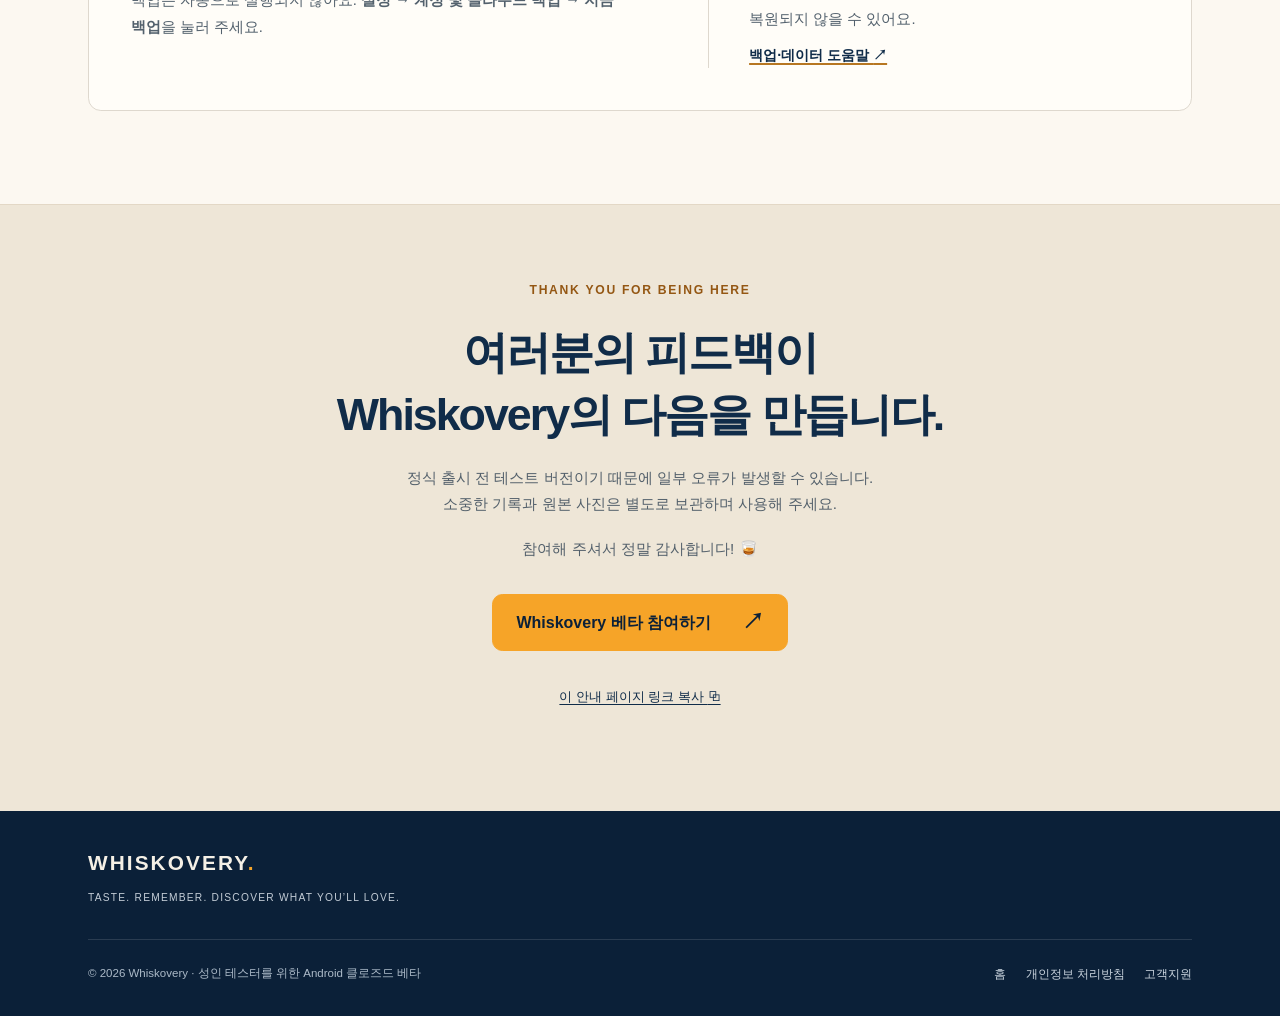
==== commit 17646e63: "fix: use official Whiskovery logo in beta guide" ====
--- a/beta/index.html
+++ b/beta/index.html
@@ -11,7 +11,7 @@
     <meta property="og:title" content="Whiskovery 🥃 클로즈드 베타 테스트 안내">
     <meta property="og:description" content="나만의 위스키 컬렉션과 시음의 기억. Whiskovery Android 베타를 함께 완성해 주세요. 참여 방법부터 피드백·백업 안내까지.">
     <meta property="og:url" content="https://kohaplov-ux.github.io/whiskovery-site/beta/">
-    <meta property="og:image" content="https://kohaplov-ux.github.io/whiskovery-site/assets/beta-share.jpg">
+    <meta property="og:image" content="https://kohaplov-ux.github.io/whiskovery-site/assets/beta-share.jpg?v=2">
     <meta property="og:image:width" content="1200">
     <meta property="og:image:height" content="630">
     <meta property="og:image:alt" content="Whiskovery Android 클로즈드 베타 테스터 참여 가이드">
@@ -53,14 +53,7 @@
 
           <aside class="beta-invitation" aria-label="테스터에게 드리는 초대">
             <div class="beta-invitation-top"><span>YOU’RE INVITED</span><span>🥃</span></div>
-            <svg class="beta-glass" viewBox="0 0 220 230" fill="none" aria-hidden="true">
-              <path d="M76 22h68l15 104c3 22-12 43-35 57l8 21h24v8H64v-8h24l8-21c-23-14-38-35-35-57L76 22Z" fill="#fffaf1" stroke="#102c49" stroke-width="4"/>
-              <path d="m69 123 3-18h76l3 18c3 20-12 38-34 51h-14c-22-13-37-31-34-51Z" fill="#f6a428"/>
-              <path d="M69 127c0 19 15 35 34 47h14c19-12 34-28 34-47H69Z" fill="#a45b22"/>
-              <path d="m84 39-7 50" stroke="white" stroke-width="6" stroke-linecap="round"/>
-              <path d="m174 43 4 10 11 4-11 4-4 11-4-11-10-4 10-4 4-10Z" fill="#f6a428"/>
-              <circle cx="43" cy="113" r="3" fill="#a45b22"/>
-            </svg>
+            <img class="beta-glass" src="../assets/whiskovery-icon.svg" width="340" height="460" alt="Whiskovery 공식 로고">
             <p class="beta-invitation-title">더 좋은 Whiskovery,<br>함께 만들어가요.</p>
             <div class="beta-ticket-bottom"><strong>14<span>DAYS</span></strong><p>참여 상태는 꾸준히,<br>의견은 편하게.</p></div>
           </aside>
--- a/assets/beta.css
+++ b/assets/beta.css
@@ -41,7 +41,7 @@
 .beta-invitation { padding: 1.6rem 2rem 0; background: #f9f1e1; color: var(--beta-navy); border-radius: 1rem; transform: rotate(3deg); box-shadow: 0 1.5rem 3rem #06152745; }
 .beta-invitation-top { display: flex; align-items: center; justify-content: space-between; font-size: .68rem; letter-spacing: .17em; font-weight: 800; border-bottom: 1px solid #102c4924; padding-bottom: 1rem; }
 .beta-invitation-top > span:last-child { font-size: 1.2rem; }
-.beta-glass { display: block; width: 10.5rem; height: auto; margin: 1rem auto .7rem; }
+.beta-glass { display: block; width: 8rem; height: auto; margin: 1rem auto .7rem; }
 .beta-invitation-title { font-size: 1.55rem; font-weight: 800; line-height: 1.5; text-align: center; letter-spacing: -.04em; margin: 0 0 1.8rem; }
 .beta-ticket-bottom { border-top: 1px dashed #102c4945; display: flex; justify-content: space-between; align-items: center; padding-block: 1.25rem; gap: 1rem; }
 .beta-ticket-bottom > strong { font-size: 2.8rem; font-weight: 800; line-height: 1; display: flex; align-items: baseline; gap: .4rem; letter-spacing: -.06em; }
@@ -134,7 +134,7 @@
   .beta-hero-note { font-size: .72rem; }
   .beta-invitation { min-width: 0; transform: rotate(1.5deg); display: grid; grid-template-columns: minmax(0, .8fr) minmax(0, 1.2fr); padding: 1.2rem 1.4rem 0; align-items: center; gap: .8rem 1.1rem; }
   .beta-invitation-top { grid-column: 1/-1; padding-bottom: .6rem; }
-  .beta-glass { width: 100%; max-width: 6rem; margin: 0; }
+  .beta-glass { width: 100%; max-width: 4.5rem; margin: 0; }
   .beta-invitation-title { font-size: 1.1rem; text-align: left; margin: 0; }
   .beta-ticket-bottom { grid-column: 1/-1; padding-block: .9rem; }
   .beta-ticket-bottom > strong { font-size: 2.1rem; }
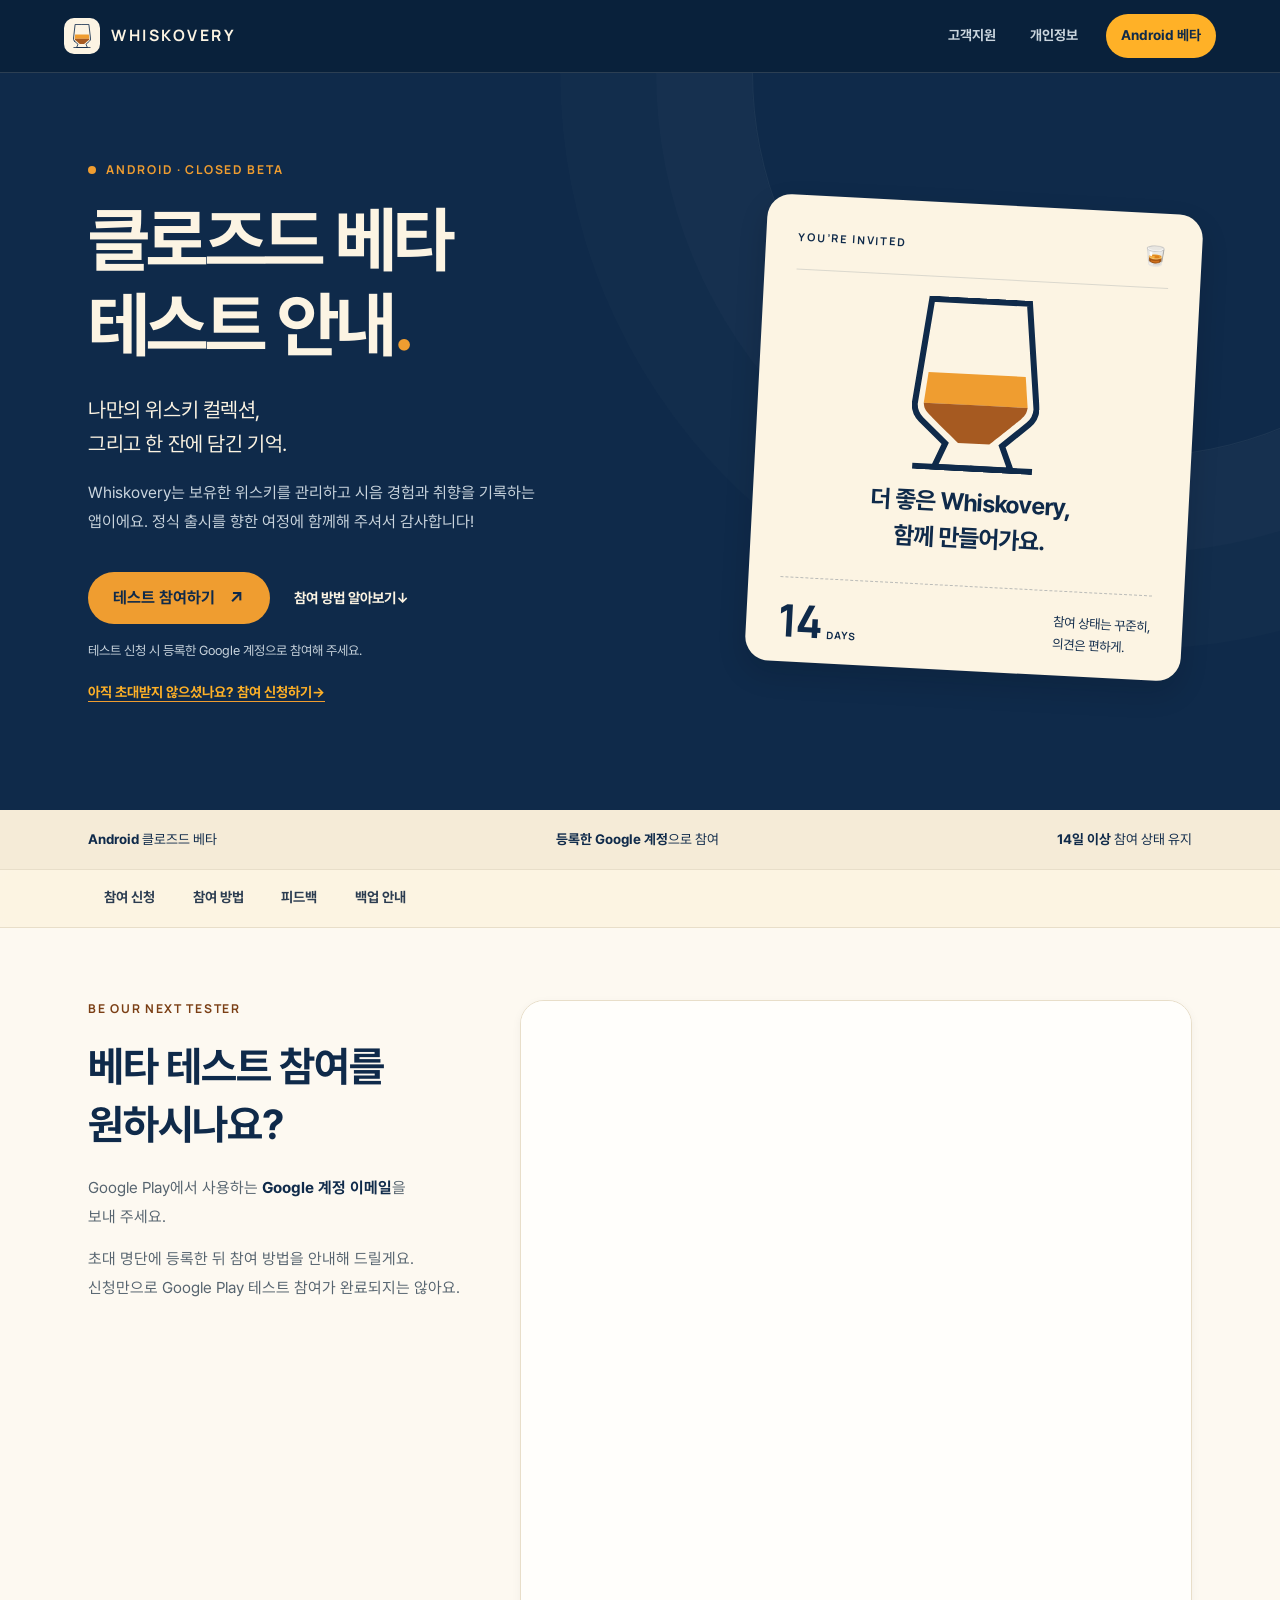
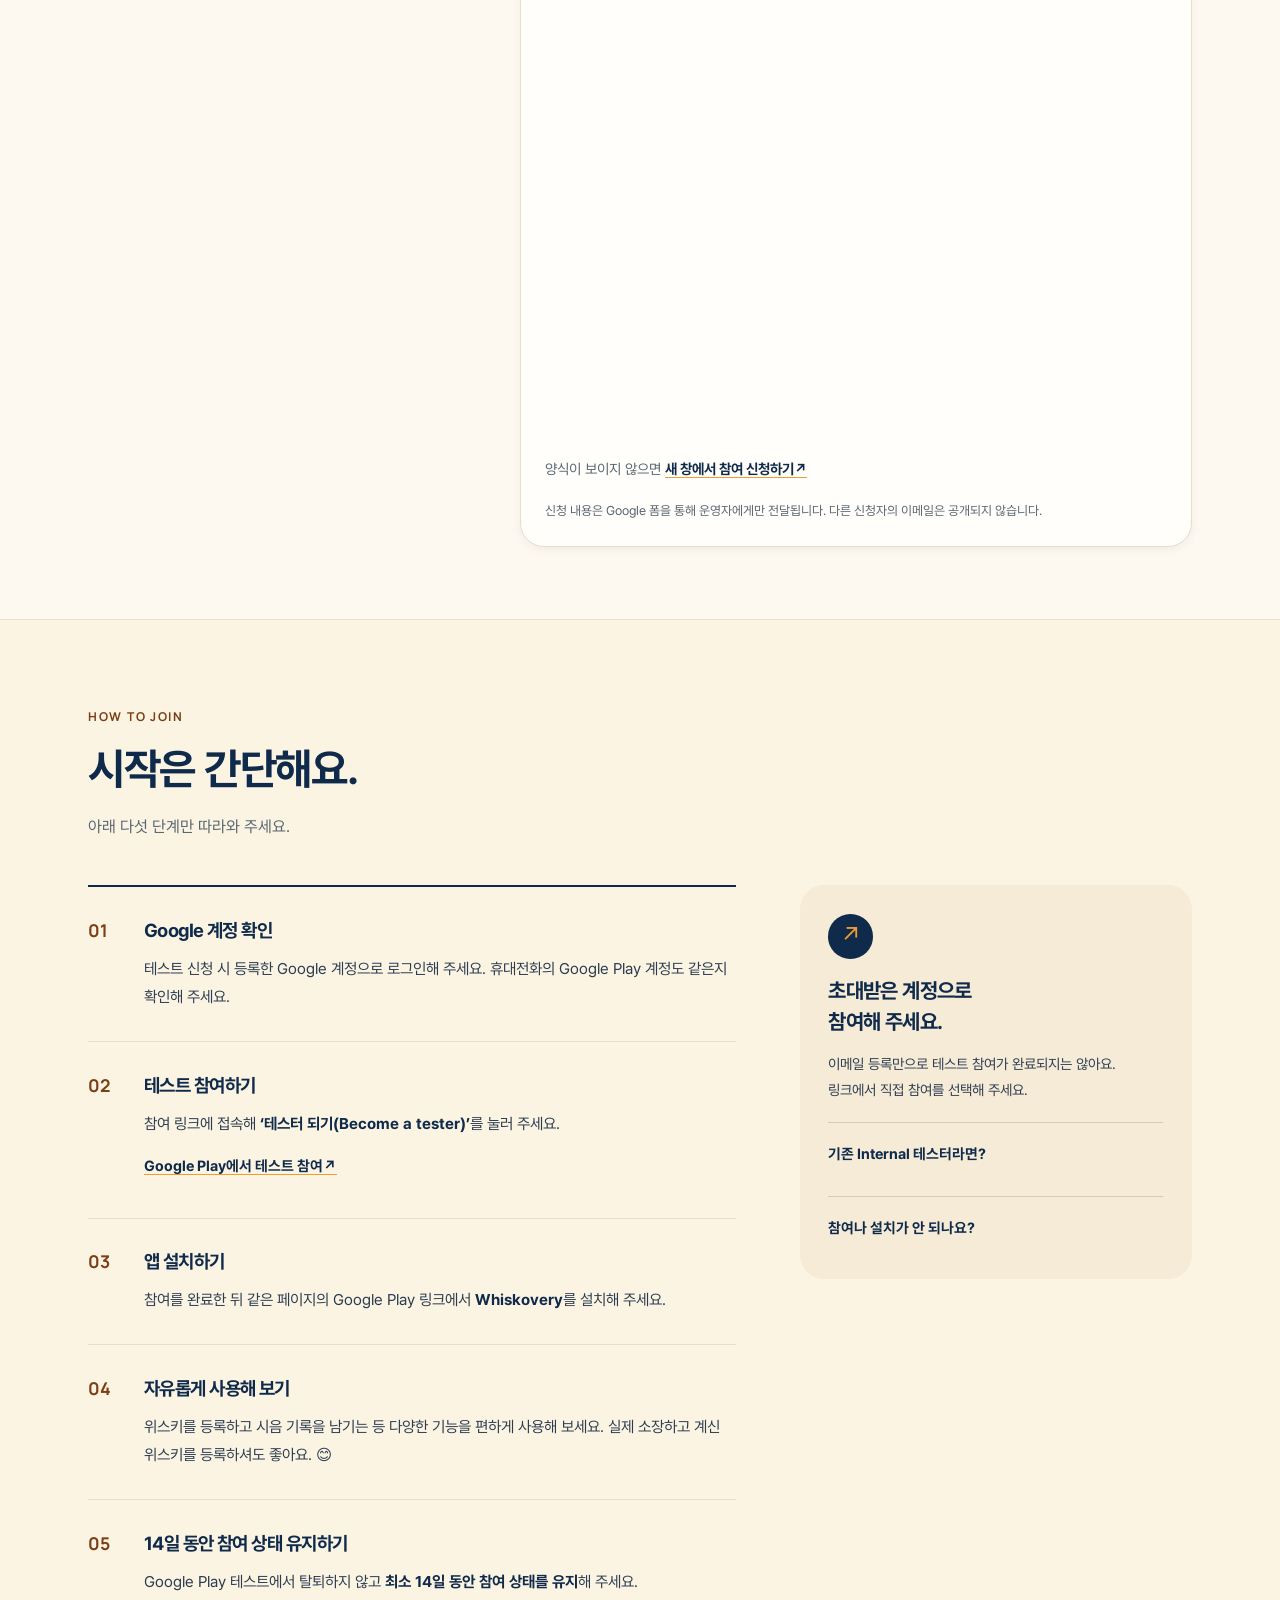
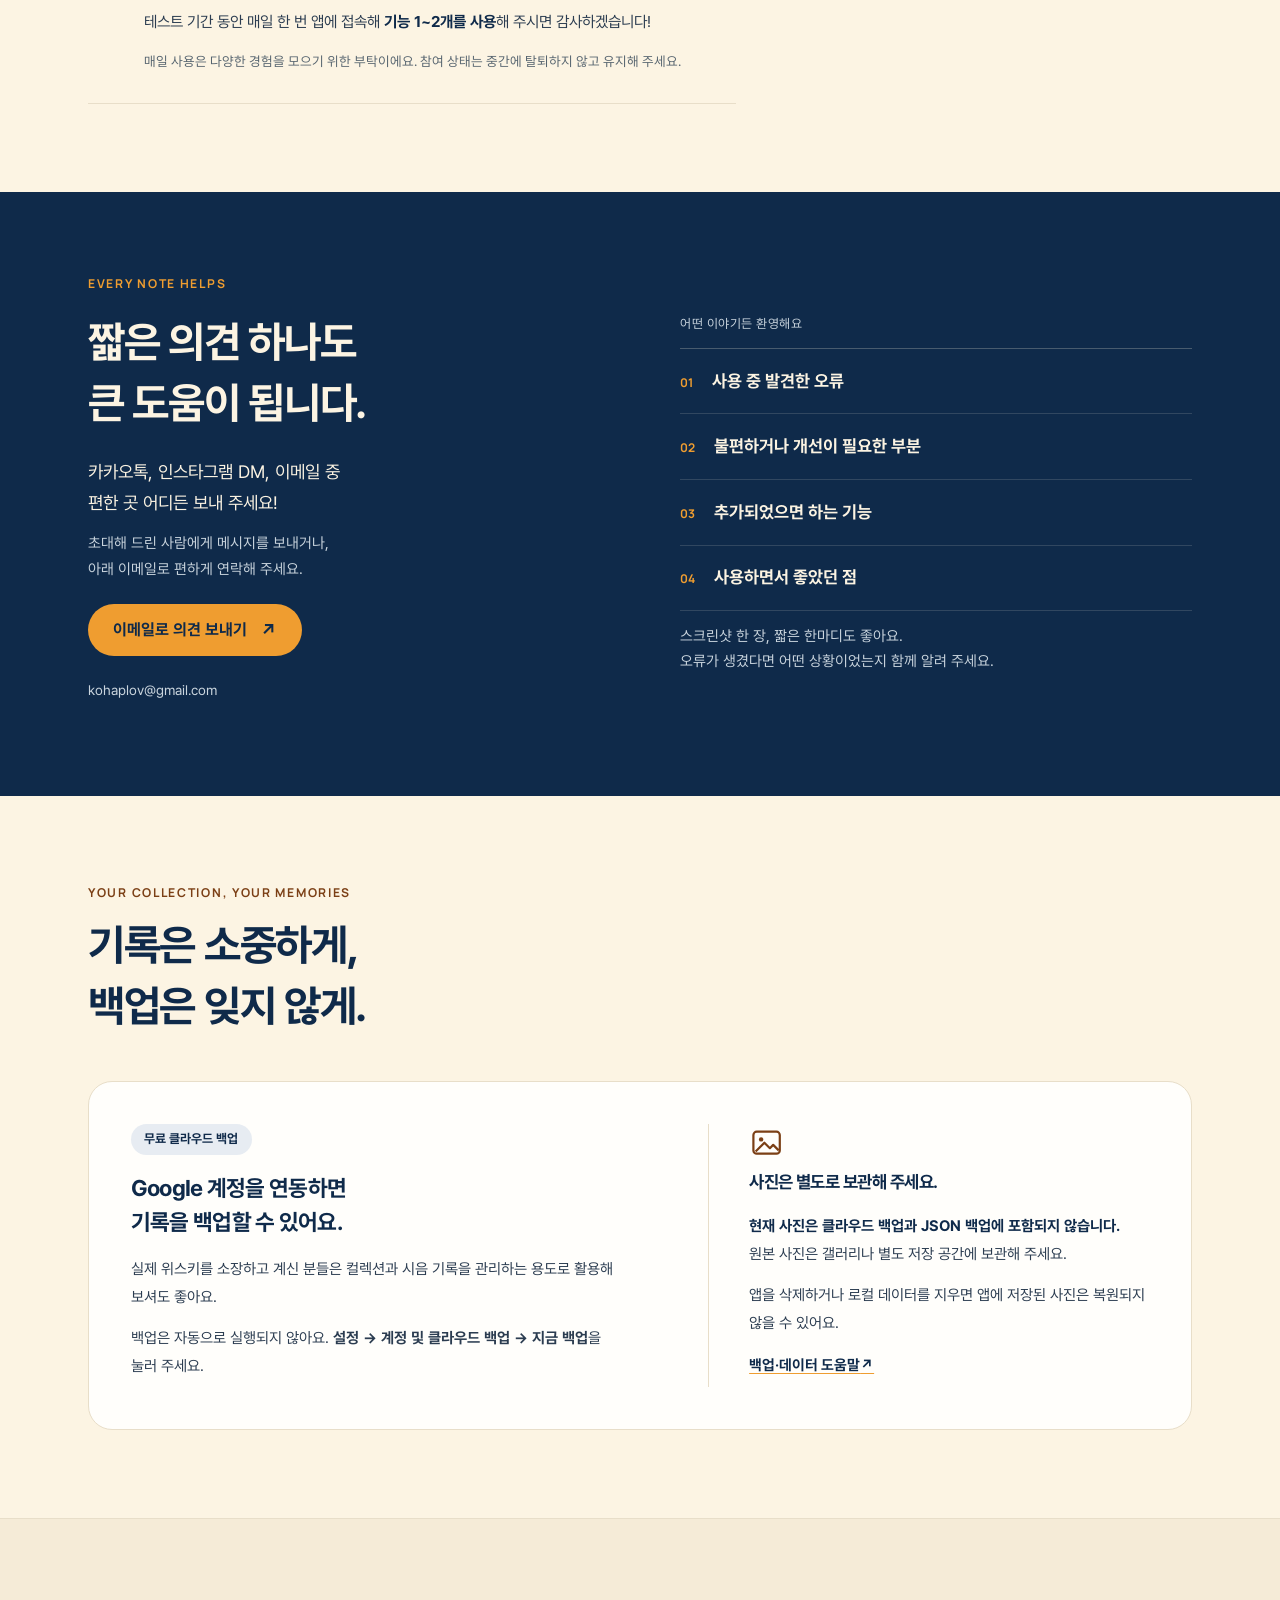
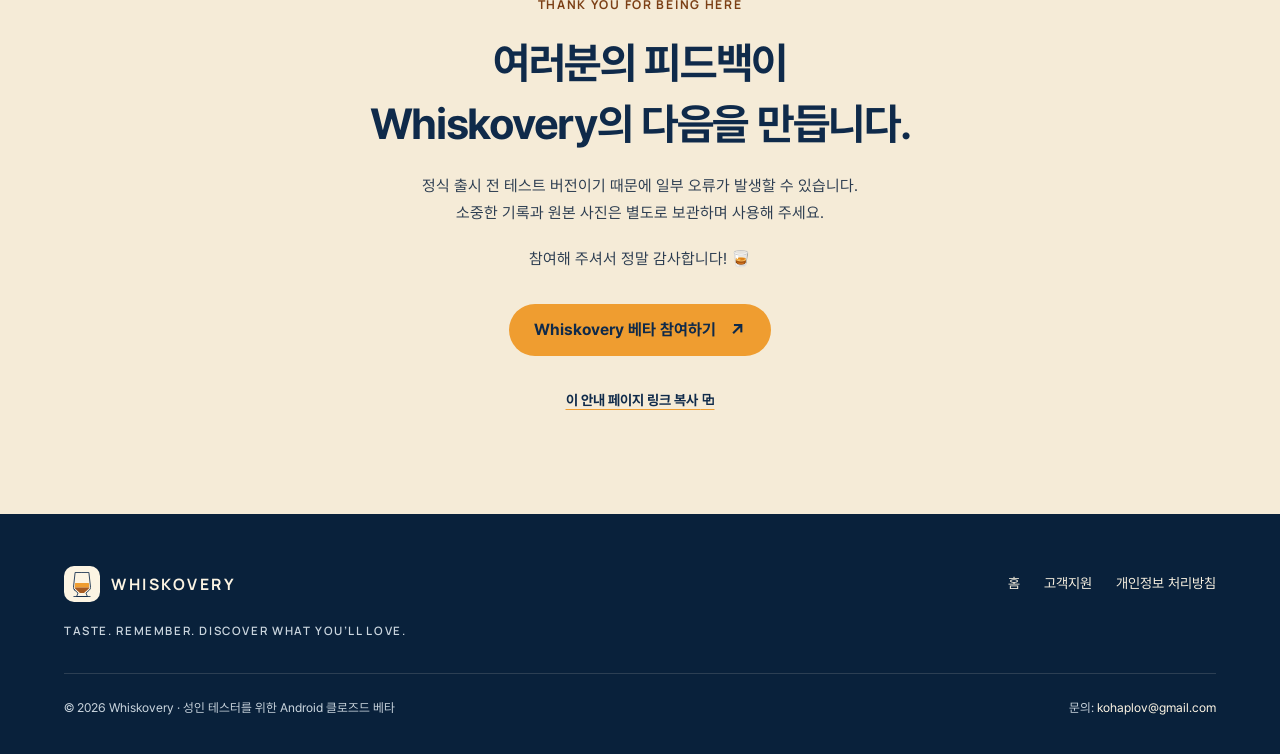
==== commit 3fd4df44: "feat: unify site brand and publish beta application form Redesign Home, Support, Privacy and the And" ====
--- a/beta/index.html
+++ b/beta/index.html
@@ -3,41 +3,46 @@
   <head>
     <meta charset="utf-8">
     <meta name="viewport" content="width=device-width, initial-scale=1">
-    <meta name="theme-color" content="#102c49">
+    <meta name="theme-color" content="#09213b">
     <meta name="description" content="Whiskovery Android 클로즈드 베타에 함께해 주세요. 테스트 참여·설치 방법, 14일 참여 안내, 피드백과 무료 클라우드 백업 안내를 한곳에서 확인하세요.">
     <meta property="og:type" content="website">
     <meta property="og:locale" content="ko_KR">
     <meta property="og:site_name" content="Whiskovery">
     <meta property="og:title" content="Whiskovery 🥃 클로즈드 베타 테스트 안내">
     <meta property="og:description" content="나만의 위스키 컬렉션과 시음의 기억. Whiskovery Android 베타를 함께 완성해 주세요. 참여 방법부터 피드백·백업 안내까지.">
-    <meta property="og:url" content="https://kohaplov-ux.github.io/whiskovery-site/beta/">
-    <meta property="og:image" content="https://kohaplov-ux.github.io/whiskovery-site/assets/beta-share.jpg?v=2">
+    <meta property="og:url" content="http://whiskoveryapp.com/beta/">
+    <meta property="og:image" content="http://whiskoveryapp.com/assets/beta-share.jpg?v=3">
     <meta property="og:image:width" content="1200">
     <meta property="og:image:height" content="630">
     <meta property="og:image:alt" content="Whiskovery Android 클로즈드 베타 테스터 참여 가이드">
     <meta name="twitter:card" content="summary_large_image">
-    <link rel="canonical" href="https://kohaplov-ux.github.io/whiskovery-site/beta/">
-    <link rel="icon" type="image/svg+xml" href="data:image/svg+xml,%3Csvg xmlns='http://www.w3.org/2000/svg' viewBox='0 0 64 64'%3E%3Crect width='64' height='64' rx='14' fill='%23102c49'/%3E%3Ctext x='32' y='43' text-anchor='middle' font-family='Georgia,serif' font-size='38' font-weight='700' fill='%23f6a428'%3EW%3C/text%3E%3C/svg%3E">
-    <link rel="stylesheet" href="../assets/styles.css">
-    <link rel="stylesheet" href="../assets/beta.css">
-    <script src="../assets/beta.js" defer></script>
+    <link rel="canonical" href="http://whiskoveryapp.com/beta/">
+    <link rel="icon" type="image/svg+xml" href="../assets/whiskovery-icon.svg">
+    <link rel="stylesheet" href="../assets/styles.css?v=5">
+    <link rel="stylesheet" href="../assets/beta.css?v=5">
+    <script src="../assets/beta.js?v=5" defer></script>
     <title>클로즈드 베타 테스트 안내 — Whiskovery</title>
   </head>
   <body class="beta-page">
     <a class="skip-link" href="#main-content">본문 바로가기</a>
-    <header class="beta-header">
-      <div class="beta-shell beta-header-inner">
-        <a class="beta-wordmark" href="../" aria-label="Whiskovery 홈페이지">WHISKOVERY<span aria-hidden="true">.</span></a>
-        <nav aria-label="안내 페이지 메뉴">
-          <a href="#how-to-join">참여 방법</a>
-          <a href="#feedback">피드백</a>
-          <a href="#backup">백업 안내</a>
+    <header class="site-header on-navy">
+      <div class="shell header-inner">
+        <a class="brand" href="../" aria-label="Whiskovery 홈페이지">
+          <span class="brand-mark"><img src="../assets/whiskovery-icon.svg" width="34" height="46" alt=""></span>
+          <span class="brand-name">WHISKOVERY</span>
+        </a>
+        <nav class="site-nav" aria-label="사이트 메뉴">
+          <ul>
+            <li><a href="../support/">고객지원</a></li>
+            <li><a href="../privacy/">개인정보</a></li>
+            <li><a class="nav-cta" href="../beta/" aria-current="page">Android 베타</a></li>
+          </ul>
         </nav>
       </div>
     </header>
 
     <main id="main-content">
-      <section class="beta-hero" aria-labelledby="beta-title">
+      <section class="beta-hero on-navy" aria-labelledby="beta-title">
         <div class="beta-shell beta-hero-grid">
           <div class="beta-hero-copy">
             <p class="beta-eyebrow"><span class="beta-live-dot" aria-hidden="true"></span> ANDROID · CLOSED BETA</p>
@@ -49,6 +54,7 @@
               <a class="beta-text-link" href="#how-to-join">참여 방법 알아보기 <span aria-hidden="true">↓</span></a>
             </div>
             <p class="beta-hero-note">테스트 신청 시 등록한 Google 계정으로 참여해 주세요.</p>
+            <a class="beta-apply-link" href="#apply">아직 초대받지 않으셨나요? 참여 신청하기 <span aria-hidden="true">→</span></a>
           </div>
 
           <aside class="beta-invitation" aria-label="테스터에게 드리는 초대">
@@ -63,6 +69,31 @@
       <div class="beta-facts" aria-label="테스트 기본 안내">
         <div class="beta-shell beta-facts-inner"><span><b>Android</b> 클로즈드 베타</span><span><b>등록한 Google 계정</b>으로 참여</span><span><b>14일 이상</b> 참여 상태 유지</span></div>
       </div>
+
+      <nav class="beta-jump" aria-label="안내 페이지 메뉴">
+        <div class="beta-shell beta-jump-inner">
+          <a href="#apply">참여 신청</a>
+          <a href="#how-to-join">참여 방법</a>
+          <a href="#feedback">피드백</a>
+          <a href="#backup">백업 안내</a>
+        </div>
+      </nav>
+
+      <section id="apply" class="beta-apply" aria-labelledby="apply-title">
+        <div class="beta-shell beta-apply-grid">
+          <div class="beta-apply-copy">
+            <p class="beta-eyebrow">BE OUR NEXT TESTER</p>
+            <h2 id="apply-title">베타 테스트 참여를<br>원하시나요?</h2>
+            <p>Google Play에서 사용하는 <strong>Google 계정 이메일</strong>을 보내 주세요.</p>
+            <p>초대 명단에 등록한 뒤 참여 방법을 안내해 드릴게요. 신청만으로 Google Play 테스트 참여가 완료되지는 않아요.</p>
+          </div>
+          <div class="beta-application">
+            <iframe class="beta-application-frame" src="https://docs.google.com/forms/d/e/1FAIpQLSck9A0fuLgOTbY_V9yWtTsFnpQ4_cyh6IiYz5Rt3JFnIlH9iw/viewform?embedded=true" title="Whiskovery 베타 테스트 참여 신청: Google Play 계정 이메일 입력" loading="lazy" referrerpolicy="strict-origin-when-cross-origin">신청 양식을 불러오는 중입니다.</iframe>
+            <p class="beta-form-fallback">양식이 보이지 않으면 <a href="https://docs.google.com/forms/d/e/1FAIpQLSck9A0fuLgOTbY_V9yWtTsFnpQ4_cyh6IiYz5Rt3JFnIlH9iw/viewform" target="_blank" rel="noopener noreferrer">새 창에서 참여 신청하기 <span aria-hidden="true">↗</span></a></p>
+            <p class="beta-form-privacy">신청 내용은 Google 폼을 통해 운영자에게만 전달됩니다. 다른 신청자의 이메일은 공개되지 않습니다.</p>
+          </div>
+        </div>
+      </section>
 
       <section id="how-to-join" class="beta-shell beta-section" aria-labelledby="join-title">
         <div class="beta-section-heading"><p class="beta-eyebrow">HOW TO JOIN</p><h2 id="join-title">시작은 간단해요.</h2><p>아래 다섯 단계만 따라와 주세요.</p></div>
@@ -84,7 +115,7 @@
         </div>
       </section>
 
-      <section id="feedback" class="beta-feedback" aria-labelledby="feedback-title">
+      <section id="feedback" class="beta-feedback on-navy" aria-labelledby="feedback-title">
         <div class="beta-shell beta-feedback-grid">
           <div><p class="beta-eyebrow">EVERY NOTE HELPS</p><h2 id="feedback-title">짧은 의견 하나도<br>큰 도움이 됩니다.</h2><p class="beta-feedback-intro">카카오톡, 인스타그램 DM, 이메일 중<br>편한 곳 어디든 보내 주세요!</p><p>초대해 드린 사람에게 메시지를 보내거나,<br>아래 이메일로 편하게 연락해 주세요.</p><a class="beta-button beta-button-amber" href="mailto:kohaplov@gmail.com?subject=Whiskovery%20%EB%B2%A0%ED%83%80%20%ED%94%BC%EB%93%9C%EB%B0%B1">이메일로 의견 보내기 <span aria-hidden="true">↗</span></a><p class="beta-email"><a href="mailto:kohaplov@gmail.com">kohaplov@gmail.com</a></p></div>
           <div class="beta-feedback-prompts"><p class="beta-prompts-label">어떤 이야기든 환영해요</p><ul><li><span aria-hidden="true">01</span>사용 중 발견한 오류</li><li><span aria-hidden="true">02</span>불편하거나 개선이 필요한 부분</li><li><span aria-hidden="true">03</span>추가되었으면 하는 기능</li><li><span aria-hidden="true">04</span>사용하면서 좋았던 점</li></ul><p>스크린샷 한 장, 짧은 한마디도 좋아요.<br>오류가 생겼다면 어떤 상황이었는지 함께 알려 주세요.</p></div>
@@ -102,6 +133,29 @@
       <section class="beta-thanks" aria-labelledby="thanks-title"><div class="beta-shell"><p class="beta-eyebrow">THANK YOU FOR BEING HERE</p><h2 id="thanks-title">여러분의 피드백이<br>Whiskovery의 다음을 만듭니다.</h2><p>정식 출시 전 테스트 버전이기 때문에 일부 오류가 발생할 수 있습니다.<br>소중한 기록과 원본 사진은 별도로 보관하며 사용해 주세요.</p><p>참여해 주셔서 정말 감사합니다! 🥃</p><a class="beta-button beta-button-amber" href="https://play.google.com/apps/testing/app.whiskovery.mobile">Whiskovery 베타 참여하기 <span aria-hidden="true">↗</span></a><div class="beta-share-row"><button id="copy-guide" type="button">이 안내 페이지 링크 복사 <span aria-hidden="true">⧉</span></button><span id="copy-status" role="status" aria-live="polite"></span></div></div></section>
     </main>
 
-    <footer class="beta-footer"><div class="beta-shell"><a class="beta-wordmark" href="../">WHISKOVERY<span aria-hidden="true">.</span></a><p class="beta-tagline" lang="en">TASTE. REMEMBER. DISCOVER WHAT YOU’LL LOVE.</p><div class="beta-footer-bottom"><p>© 2026 Whiskovery · 성인 테스터를 위한 Android 클로즈드 베타</p><nav aria-label="사이트 정보"><a href="../">홈</a><a href="../privacy/">개인정보 처리방침</a><a href="../support/">고객지원</a></nav></div></div></footer>
+    <footer class="site-footer on-navy">
+      <div class="shell">
+        <div class="footer-top">
+          <div class="footer-brand">
+            <a class="brand" href="../" aria-label="Whiskovery 홈페이지">
+              <span class="brand-mark"><img src="../assets/whiskovery-icon.svg" width="34" height="46" alt=""></span>
+              <span class="brand-name">WHISKOVERY</span>
+            </a>
+            <p class="tagline" lang="en">TASTE. REMEMBER. DISCOVER WHAT YOU’LL LOVE.</p>
+          </div>
+          <nav class="footer-nav" aria-label="사이트 정보">
+            <ul>
+              <li><a href="../">홈</a></li>
+              <li><a href="../support/">고객지원</a></li>
+              <li><a href="../privacy/">개인정보 처리방침</a></li>
+            </ul>
+          </nav>
+        </div>
+        <div class="footer-bottom">
+          <p>© 2026 Whiskovery · 성인 테스터를 위한 Android 클로즈드 베타</p>
+          <p>문의: <a href="mailto:kohaplov@gmail.com">kohaplov@gmail.com</a></p>
+        </div>
+      </div>
+    </footer>
   </body>
 </html>
--- a/assets/styles.css
+++ b/assets/styles.css
@@ -1,19 +1,118 @@
+/*
+ * Whiskovery site design system.
+ * Tokens mirror the current Whiskovery app (src/theme/tokens.ts): Navy, Cream,
+ * Amber, Off-white and Beige, with Manrope for English display text and
+ * Pretendard for Korean and UI text. Page-specific styles live below the
+ * shared components; the beta guide adds assets/beta.css on top of this file.
+ */
+
+/* Fonts are self-hosted so no third-party font requests are made.
+   Manrope: Latin subset of the app's OFL font files.
+   Whiskovery Sans KR: KS X 1001 + Latin subset of Pretendard (OFL), renamed
+   because Pretendard is a Reserved Font Name. An installed Pretendard wins. */
+@font-face {
+  font-family: "Manrope";
+  font-style: normal;
+  font-weight: 600;
+  font-display: swap;
+  src: url("fonts/manrope-600.woff2") format("woff2");
+}
+
+@font-face {
+  font-family: "Manrope";
+  font-style: normal;
+  font-weight: 700 800;
+  font-display: swap;
+  src: url("fonts/manrope-700.woff2") format("woff2");
+}
+
+@font-face {
+  font-family: "Whiskovery Sans KR";
+  font-style: normal;
+  font-weight: 100 500;
+  font-display: swap;
+  src: local("Pretendard Regular"), local("Pretendard-Regular"), url("fonts/whiskovery-sans-kr-400.woff2") format("woff2");
+}
+
+@font-face {
+  font-family: "Whiskovery Sans KR";
+  font-style: normal;
+  font-weight: 600 900;
+  font-display: swap;
+  src: local("Pretendard Bold"), local("Pretendard-Bold"), url("fonts/whiskovery-sans-kr-700.woff2") format("woff2");
+}
+
 :root {
   color-scheme: light;
-  --cream: #f6f0e4;
-  --ivory: #fffaf0;
-  --navy: #14243b;
-  --navy-soft: #263951;
-  --amber: #9c5f08;
-  --amber-bright: #d49a38;
-  --amber-pale: #ead7b1;
-  --line: #d7cbb7;
-  --muted: #645f56;
-  --white: #ffffff;
-  --serif: Georgia, "Times New Roman", serif;
-  --sans: -apple-system, BlinkMacSystemFont, "Segoe UI", Roboto, "Noto Sans KR", "Apple SD Gothic Neo", Arial, sans-serif;
-}
-
+
+  /* Brand palette */
+  --navy: #0f2a4a;
+  --navy-deep: #09213b;
+  --navy-raised: #173958;
+  --cream: #fcf4e3;
+  --offwhite: #fdf9f1;
+  --beige: #f5ebd7;
+  --amber: #ef9d30;
+  --amber-bright: #ffb127;
+  --teal: #175363;
+
+  /* Semantic roles */
+  --canvas: var(--cream);
+  --surface: var(--offwhite);
+  --surface-tonal: var(--beige);
+  --surface-raised: #fffefb;
+  --ink: var(--navy);
+  --ink-body: #2b3c50;
+  --ink-muted: #56646f;
+  --accent-ink: #7b3f15;
+  --line: #e8dec9;
+  --line-strong: #d8cbb3;
+  --on-navy: var(--cream);
+  --on-navy-muted: #cad5de;
+  --on-navy-line: rgb(252 244 227 / 0.14);
+  --focus: var(--navy);
+
+  /* Type */
+  --font-ui: "Whiskovery Sans KR", "Pretendard", "Inter", -apple-system, BlinkMacSystemFont, "Apple SD Gothic Neo", "Noto Sans KR", "Segoe UI", system-ui, sans-serif;
+  --font-display: "Manrope", var(--font-ui);
+  --text-xs: 0.78rem;
+  --text-sm: 0.875rem;
+  --text-md: 1rem;
+  --text-lg: 1.125rem;
+  --text-xl: 1.375rem;
+  --text-h3: 1.25rem;
+  --text-h2: clamp(1.85rem, 3.4vw, 2.6rem);
+  --text-h1: clamp(2.5rem, 6vw, 4.4rem);
+
+  /* Space, shape, depth */
+  --space-1: 0.25rem;
+  --space-2: 0.5rem;
+  --space-3: 0.75rem;
+  --space-4: 1rem;
+  --space-5: 1.5rem;
+  --space-6: 2rem;
+  --space-7: 3rem;
+  --space-8: 4.5rem;
+  --space-9: 6rem;
+  --radius-sm: 10px;
+  --radius-md: 16px;
+  --radius-lg: 24px;
+  --radius-xl: 32px;
+  --radius-pill: 999px;
+  --border: 1px solid var(--line);
+  --shadow-card: 0 3px 10px rgb(3 10 20 / 0.05);
+  --shadow-float: 0 12px 28px rgb(3 10 20 / 0.16);
+  --shell: 72rem;
+  --gutter: clamp(1rem, 4vw, 2rem);
+  --header-height: 4.5rem;
+}
+
+/* Korean display text uses Pretendard, matching the app's Korean typography. */
+:lang(ko) {
+  --font-display: var(--font-ui);
+}
+
+/* Base */
 *,
 *::before,
 *::after {
@@ -22,456 +121,1466 @@
 
 html {
   scroll-behavior: smooth;
+  scroll-padding-top: 1.5rem;
+  -webkit-text-size-adjust: 100%;
+  text-size-adjust: 100%;
 }
 
 body {
   margin: 0;
   min-width: 320px;
-  background: var(--cream);
-  color: var(--navy);
-  font-family: var(--sans);
-  font-size: 1rem;
+  background: var(--canvas);
+  color: var(--ink);
+  font-family: var(--font-ui);
+  font-size: var(--text-md);
   line-height: 1.7;
   overflow-wrap: break-word;
+  -webkit-font-smoothing: antialiased;
+  -moz-osx-font-smoothing: grayscale;
+}
+
+:lang(ko) {
+  word-break: keep-all;
+  line-break: strict;
+}
+
+img,
+svg {
+  display: block;
+  max-width: 100%;
+}
+
+h1,
+h2,
+h3 {
+  margin: 0;
+  color: inherit;
+  font-family: var(--font-display);
+  font-weight: 700;
+  text-wrap: balance;
+}
+
+p {
+  margin: 0;
+  text-wrap: pretty;
 }
 
 a {
-  color: var(--navy);
+  color: inherit;
   text-decoration-color: var(--amber);
-  text-decoration-thickness: 0.12em;
-  text-underline-offset: 0.18em;
+  text-decoration-thickness: 0.1em;
+  text-underline-offset: 0.2em;
 }
 
 a:hover {
-  color: #7b4c0d;
-}
-
-a:focus-visible {
-  outline: 3px solid var(--amber);
-  outline-offset: 4px;
-  border-radius: 0.15rem;
+  color: var(--accent-ink);
+}
+
+:focus-visible {
+  outline: 3px solid var(--focus);
+  outline-offset: 3px;
+  border-radius: 4px;
+}
+
+.on-navy {
+  --focus: var(--amber-bright);
+}
+
+.nowrap {
+  white-space: nowrap;
+}
+
+.visually-hidden {
+  position: absolute;
+  width: 1px;
+  height: 1px;
+  overflow: hidden;
+  clip: rect(0 0 0 0);
+  clip-path: inset(50%);
+  white-space: nowrap;
 }
 
 .skip-link {
   position: fixed;
   top: 0.75rem;
   left: 0.75rem;
-  z-index: 20;
-  padding: 0.7rem 1rem;
+  z-index: 50;
+  padding: 0.75rem 1rem;
+  border-radius: var(--radius-sm);
+  background: var(--amber);
+  color: var(--navy);
+  font-weight: 700;
+  text-decoration: none;
+  transform: translateY(-200%);
+}
+
+.skip-link:focus {
+  color: var(--navy);
+  transform: translateY(0);
+}
+
+.shell {
+  width: min(100% - 2 * var(--gutter), var(--shell));
+  margin-inline: auto;
+}
+
+/* Small text helpers */
+.label {
+  margin: 0 0 var(--space-3);
+  color: var(--accent-ink);
+  font-size: var(--text-sm);
+  font-weight: 700;
+  letter-spacing: 0.01em;
+}
+
+.on-navy .label {
+  color: var(--amber);
+}
+
+.ko-line {
+  color: var(--ink-muted);
+}
+
+.on-navy .ko-line {
+  color: var(--on-navy-muted);
+}
+
+/* Buttons */
+.button {
+  display: inline-flex;
+  align-items: center;
+  justify-content: center;
+  gap: 0.6rem;
+  min-height: 3rem;
+  max-width: 100%;
+  padding: 0.75rem 1.35rem;
+  border: 1px solid transparent;
+  border-radius: var(--radius-pill);
+  font-family: var(--font-ui);
+  font-size: 0.95rem;
+  font-weight: 700;
+  line-height: 1.3;
+  text-align: center;
+  text-decoration: none;
+  cursor: pointer;
+  transition: background-color 160ms ease, border-color 160ms ease, color 160ms ease;
+}
+
+.button-amber {
+  background: var(--amber);
+  color: var(--navy);
+}
+
+.button-amber:hover {
+  background: var(--amber-bright);
+  color: var(--navy);
+}
+
+.button-navy {
   background: var(--navy);
-  color: var(--white);
-  transform: translateY(-180%);
-}
-
-.skip-link:focus {
-  color: var(--white);
-  transform: translateY(0);
-}
-
-.shell {
-  width: min(100% - 2rem, 70rem);
-  margin-inline: auto;
-}
-
+  color: var(--cream);
+}
+
+.button-navy:hover {
+  background: var(--navy-raised);
+  color: var(--cream);
+}
+
+.button-outline {
+  border-color: var(--line-strong);
+  background: var(--surface-raised);
+  color: var(--navy);
+}
+
+.button-outline:hover {
+  border-color: var(--navy);
+  color: var(--navy);
+}
+
+.on-navy .button-outline {
+  border-color: rgb(252 244 227 / 0.32);
+  background: transparent;
+  color: var(--cream);
+}
+
+.on-navy .button-outline:hover {
+  border-color: var(--cream);
+  color: var(--cream);
+}
+
+.button-row {
+  display: flex;
+  flex-wrap: wrap;
+  gap: var(--space-3);
+}
+
+.external-mark {
+  font-size: 1.05em;
+  line-height: 1;
+}
+
+/* Brand lockup */
+.brand {
+  display: inline-flex;
+  align-items: center;
+  gap: 0.7rem;
+  min-height: 44px;
+  color: inherit;
+  text-decoration: none;
+}
+
+.brand:hover {
+  color: inherit;
+}
+
+.brand-mark {
+  display: grid;
+  place-items: center;
+  flex: none;
+  width: 2.25rem;
+  height: 2.25rem;
+  border-radius: 10px;
+  background: var(--cream);
+}
+
+.brand-mark img {
+  width: auto;
+  height: 1.55rem;
+}
+
+.brand-name {
+  font-family: "Manrope", var(--font-ui);
+  font-size: 0.98rem;
+  font-weight: 700;
+  letter-spacing: 0.16em;
+  line-height: 1;
+  white-space: nowrap;
+}
+
+/* Header */
 .site-header {
-  border-bottom: 1px solid rgba(20, 36, 59, 0.2);
-  background: rgba(246, 240, 228, 0.97);
+  position: relative;
+  z-index: 10;
+  background: var(--navy-deep);
+  color: var(--on-navy);
+  border-bottom: 1px solid var(--on-navy-line);
 }
 
 .header-inner {
   display: flex;
   align-items: center;
   justify-content: space-between;
-  min-height: 5rem;
-  gap: 2rem;
-}
-
-.wordmark {
-  color: var(--navy);
-  font-family: var(--serif);
-  font-size: clamp(1rem, 4vw, 1.25rem);
-  font-weight: 700;
-  letter-spacing: 0.16em;
-  text-decoration: none;
-}
-
-.nav-list {
+  gap: var(--space-5);
+  min-height: var(--header-height);
+}
+
+.site-nav ul {
   display: flex;
-  flex-wrap: wrap;
-  gap: clamp(0.9rem, 3vw, 2rem);
+  align-items: center;
+  gap: var(--space-1);
   margin: 0;
   padding: 0;
   list-style: none;
 }
 
-.nav-list a {
-  display: inline-block;
-  padding-block: 0.4rem;
-  color: var(--navy);
-  font-size: 0.9rem;
-  font-weight: 650;
+.site-nav a {
+  display: inline-flex;
+  align-items: center;
+  min-height: 44px;
+  padding: 0.5rem 0.95rem;
+  border-radius: var(--radius-pill);
+  color: var(--on-navy-muted);
+  font-size: var(--text-sm);
+  font-weight: 600;
   text-decoration: none;
-}
-
-.nav-list a[aria-current="page"] {
-  border-bottom: 2px solid var(--amber);
-}
-
+  white-space: nowrap;
+}
+
+.site-nav a:hover {
+  color: var(--cream);
+  background: rgb(252 244 227 / 0.06);
+}
+
+.site-nav a[aria-current="page"] {
+  color: var(--cream);
+  background: rgb(252 244 227 / 0.1);
+}
+
+.site-nav .nav-cta {
+  margin-left: var(--space-2);
+  background: var(--amber);
+  color: var(--navy);
+}
+
+.site-nav .nav-cta:hover,
+.site-nav .nav-cta[aria-current="page"] {
+  background: var(--amber-bright);
+  color: var(--navy);
+}
+
+/* Footer */
+.site-footer {
+  background: var(--navy-deep);
+  color: var(--on-navy-muted);
+  font-size: var(--text-sm);
+}
+
+.footer-top {
+  display: flex;
+  flex-wrap: wrap;
+  align-items: flex-start;
+  justify-content: space-between;
+  gap: var(--space-6);
+  padding-block: var(--space-7) var(--space-6);
+}
+
+.footer-brand .brand {
+  color: var(--cream);
+}
+
+.tagline {
+  margin-top: var(--space-4);
+  color: var(--on-navy-muted);
+  font-family: "Manrope", var(--font-ui);
+  font-size: 0.72rem;
+  font-weight: 600;
+  letter-spacing: 0.14em;
+  line-height: 1.6;
+}
+
+.footer-nav ul {
+  display: flex;
+  flex-wrap: wrap;
+  gap: var(--space-1) var(--space-5);
+  margin: 0;
+  padding: 0;
+  list-style: none;
+}
+
+.footer-nav a,
+.footer-bottom a {
+  display: inline-flex;
+  align-items: center;
+  min-height: 44px;
+  color: var(--cream);
+  text-decoration: none;
+}
+
+.footer-nav a:hover,
+.footer-bottom a:hover {
+  color: var(--amber-bright);
+}
+
+.footer-bottom {
+  display: flex;
+  flex-wrap: wrap;
+  align-items: center;
+  justify-content: space-between;
+  gap: var(--space-2) var(--space-5);
+  padding-block: var(--space-3) var(--space-5);
+  border-top: 1px solid var(--on-navy-line);
+  font-size: var(--text-xs);
+}
+
+.footer-bottom p {
+  margin: 0;
+}
+
+/* Section scaffolding */
+.section {
+  padding-block: var(--space-9);
+}
+
+.section-head {
+  max-width: 44rem;
+  margin-bottom: var(--space-7);
+}
+
+.section-head h2 {
+  font-size: var(--text-h2);
+  letter-spacing: -0.03em;
+  line-height: 1.15;
+}
+
+.section-head h2:lang(ko),
+.section-head :lang(ko) h2 {
+  line-height: 1.35;
+}
+
+.section-head > p {
+  margin-top: var(--space-4);
+  color: var(--ink-body);
+  font-size: var(--text-lg);
+}
+
+.section-head > p.ko-line {
+  margin-top: var(--space-2);
+  color: var(--ink-muted);
+  font-size: var(--text-md);
+}
+
+/* ---------- Home ---------- */
 .hero {
-  padding-block: clamp(4.5rem, 12vw, 8.5rem);
-}
-
-.eyebrow,
-.card-kicker {
-  margin: 0 0 1rem;
+  position: relative;
+  overflow: hidden;
+  background: var(--navy);
+  color: var(--on-navy);
+}
+
+.hero::before {
+  content: "";
+  position: absolute;
+  top: -22rem;
+  right: -14rem;
+  width: 46rem;
+  height: 46rem;
+  border: 1px solid rgb(252 244 227 / 0.06);
+  border-radius: 50%;
+  box-shadow: 0 0 0 6rem rgb(252 244 227 / 0.015), 0 0 0 12rem rgb(252 244 227 / 0.012);
+  pointer-events: none;
+}
+
+.hero-grid {
+  position: relative;
+  display: grid;
+  grid-template-columns: minmax(0, 1.2fr) minmax(0, 0.8fr);
+  gap: var(--space-8);
+  align-items: center;
+  padding-block: clamp(3.5rem, 8vw, 6.5rem);
+}
+
+.status-pill {
+  display: inline-flex;
+  align-items: center;
+  gap: 0.6rem;
+  margin-bottom: var(--space-5);
+  padding: 0.4rem 0.9rem 0.4rem 0.75rem;
+  border: 1px solid rgb(239 157 48 / 0.45);
+  border-radius: var(--radius-pill);
+  color: var(--cream);
+  font-size: var(--text-sm);
+  font-weight: 600;
+  line-height: 1.4;
+}
+
+.status-dot {
+  flex: none;
+  width: 0.5rem;
+  height: 0.5rem;
+  border-radius: 50%;
+  background: var(--amber);
+}
+
+.hero h1 {
+  font-size: var(--text-h1);
+  letter-spacing: -0.04em;
+  line-height: 1.04;
+}
+
+.hero h1 .dot {
   color: var(--amber);
-  font-size: 0.78rem;
-  font-weight: 750;
+}
+
+.hero-lead {
+  max-width: 34rem;
+  margin-top: var(--space-5);
+  color: var(--cream);
+  font-size: var(--text-xl);
+  line-height: 1.5;
+  letter-spacing: -0.01em;
+}
+
+.hero-lead-ko {
+  max-width: 34rem;
+  margin-top: var(--space-2);
+  color: var(--on-navy-muted);
+  font-size: var(--text-lg);
+}
+
+.hero .button-row {
+  margin-top: var(--space-6);
+}
+
+.hero-note {
+  max-width: 34rem;
+  margin-top: var(--space-4);
+  color: var(--on-navy-muted);
+  font-size: var(--text-sm);
+}
+
+.hero-art {
+  position: relative;
+  width: min(100%, 25rem);
+  aspect-ratio: 1 / 1.05;
+  margin-inline: auto;
+}
+
+.hero-card {
+  position: absolute;
+  inset: 8% 14% 6% 14%;
+  display: flex;
+  flex-direction: column;
+  align-items: center;
+  justify-content: center;
+  gap: var(--space-5);
+  padding: var(--space-6) var(--space-5);
+  border-radius: var(--radius-xl);
+  background: var(--cream);
+  color: var(--navy);
+  transform: rotate(-2.5deg);
+  box-shadow: var(--shadow-float);
+}
+
+.hero-card img {
+  width: 46%;
+  height: auto;
+}
+
+.hero-card p {
+  font-family: "Manrope", var(--font-ui);
+  font-size: 0.68rem;
+  font-weight: 700;
   letter-spacing: 0.14em;
-  text-transform: uppercase;
-}
-
-.hero h1,
-.document-header h1 {
-  margin: 0;
-  max-width: 13ch;
-  font-family: var(--serif);
-  font-size: clamp(3rem, 8vw, 6.4rem);
-  font-weight: 500;
-  letter-spacing: -0.045em;
-  line-height: 0.98;
-}
-
-.hero h1 span {
+  line-height: 1.6;
+  text-align: center;
+}
+
+.note-chip {
+  position: absolute;
+  display: inline-flex;
+  align-items: baseline;
+  gap: 0.45rem;
+  padding: 0.55rem 1rem;
+  border-radius: var(--radius-pill);
+  background: var(--offwhite);
+  color: var(--navy);
+  font-size: var(--text-sm);
+  font-weight: 700;
+  line-height: 1.2;
+  white-space: nowrap;
+  box-shadow: 0 6px 16px rgb(3 10 20 / 0.18);
+}
+
+.note-chip span {
+  color: var(--ink-muted);
+  font-weight: 400;
+}
+
+.note-chip--nose {
+  top: 14%;
+  left: 0;
+  transform: rotate(-6deg);
+}
+
+.note-chip--palate {
+  top: 46%;
+  right: 0;
+  background: var(--amber);
+  transform: rotate(4deg);
+}
+
+.note-chip--palate span {
+  color: var(--navy);
+}
+
+.note-chip--finish {
+  bottom: 9%;
+  left: 4%;
+  background: var(--beige);
+  transform: rotate(-3deg);
+}
+
+/* Features */
+.feature-grid {
+  display: grid;
+  grid-template-columns: repeat(6, minmax(0, 1fr));
+  gap: var(--space-4);
+}
+
+.feature {
+  display: flex;
+  flex-direction: column;
+  gap: var(--space-3);
+  min-width: 0;
+  padding: clamp(1.4rem, 3vw, 2rem);
+  border: var(--border);
+  border-radius: var(--radius-lg);
+  background: var(--surface);
+}
+
+.feature--cellar {
+  grid-column: span 4;
+  background: var(--beige);
+}
+
+.feature--journal {
+  grid-column: span 2;
+}
+
+.feature--smart,
+.feature--search,
+.feature--buy {
+  grid-column: span 2;
+}
+
+.feature--smart {
+  border-color: transparent;
+  background: var(--navy);
+  color: var(--on-navy);
+}
+
+.feature-icon {
+  display: grid;
+  place-items: center;
+  width: 2.75rem;
+  height: 2.75rem;
+  margin-bottom: var(--space-2);
+  border-radius: 14px;
+  background: var(--navy);
   color: var(--amber);
 }
 
-.hero-copy {
+.feature--cellar .feature-icon {
+  background: var(--navy);
+}
+
+.feature--smart .feature-icon {
+  background: var(--amber);
+  color: var(--navy);
+}
+
+.feature-icon svg {
+  width: 1.4rem;
+  height: 1.4rem;
+}
+
+.feature h3 {
+  display: flex;
+  flex-wrap: wrap;
+  align-items: baseline;
+  gap: 0.15rem 0.6rem;
+  font-size: var(--text-h3);
+  letter-spacing: -0.02em;
+  line-height: 1.3;
+}
+
+.feature h3 span {
+  color: var(--ink-muted);
+  font-family: var(--font-ui);
+  font-size: var(--text-sm);
+  font-weight: 600;
+  letter-spacing: 0;
+}
+
+.feature--smart h3 span,
+.feature--smart .ko-line {
+  color: var(--on-navy-muted);
+}
+
+.feature p {
+  max-width: 34rem;
+  color: var(--ink-body);
+  font-size: 0.95rem;
+}
+
+.feature--smart p {
+  color: var(--cream);
+}
+
+.feature p.ko-line {
+  color: var(--ink-muted);
+  font-size: 0.92rem;
+}
+
+.feature--smart p.ko-line {
+  color: var(--on-navy-muted);
+}
+
+.cellar-states {
+  display: flex;
+  flex-wrap: wrap;
+  gap: var(--space-2);
+  margin: var(--space-3) 0 0;
+  padding: 0;
+  list-style: none;
+}
+
+.cellar-states li {
+  padding: 0.35rem 0.85rem;
+  border: 1px solid var(--line-strong);
+  border-radius: var(--radius-pill);
+  background: var(--surface-raised);
+  font-size: var(--text-sm);
+  font-weight: 600;
+  line-height: 1.4;
+}
+
+.cellar-states li span {
+  margin-left: 0.35rem;
+  color: var(--ink-muted);
+  font-weight: 400;
+}
+
+/* Local-first */
+.local-first {
+  background: var(--surface);
+  border-block: var(--border);
+}
+
+.local-grid {
+  display: grid;
+  grid-template-columns: minmax(0, 1fr) minmax(0, 1fr);
+  gap: clamp(2.5rem, 6vw, 5rem);
+  align-items: center;
+}
+
+.local-copy h2 {
+  font-size: var(--text-h2);
+  letter-spacing: -0.03em;
+  line-height: 1.15;
+}
+
+.local-copy .ko-title {
+  margin-top: var(--space-2);
+  color: var(--ink-muted);
+  font-family: var(--font-ui);
+  font-size: var(--text-xl);
+  font-weight: 700;
+  line-height: 1.4;
+}
+
+.local-copy p {
+  margin-top: var(--space-4);
+  color: var(--ink-body);
+}
+
+.local-copy p.ko-line {
+  margin-top: var(--space-2);
+  color: var(--ink-muted);
+}
+
+.local-copy .text-link {
+  display: inline-flex;
+  align-items: center;
+  min-height: 44px;
+  margin-top: var(--space-4);
+  font-weight: 700;
+}
+
+.data-diagram {
+  display: grid;
+  gap: 0;
+}
+
+.data-box {
+  padding: var(--space-5);
+  border-radius: var(--radius-lg);
+}
+
+.data-box h3 {
+  font-size: var(--text-lg);
+  letter-spacing: -0.01em;
+  line-height: 1.35;
+}
+
+.data-box h3 span {
+  display: block;
+  color: var(--ink-muted);
+  font-family: var(--font-ui);
+  font-size: var(--text-sm);
+  font-weight: 600;
+}
+
+.data-box--device {
+  background: var(--navy);
+  color: var(--on-navy);
+}
+
+.data-box--device h3 span {
+  color: var(--on-navy-muted);
+}
+
+.data-box--cloud {
+  border: 1px dashed var(--line-strong);
+  background: var(--surface-raised);
+}
+
+.data-list {
   display: grid;
   grid-template-columns: repeat(2, minmax(0, 1fr));
-  gap: 2rem;
-  max-width: 55rem;
-  margin-top: clamp(2.5rem, 6vw, 4rem);
-  padding-top: 1.5rem;
-  border-top: 1px solid var(--line);
-}
-
-.hero-copy p {
+  gap: var(--space-2);
+  margin: var(--space-4) 0 0;
+  padding: 0;
+  list-style: none;
+}
+
+.data-list li {
+  padding: 0.6rem 0.8rem;
+  border-radius: var(--radius-sm);
+  background: rgb(252 244 227 / 0.08);
+  font-size: var(--text-sm);
+  font-weight: 600;
+  line-height: 1.4;
+}
+
+.data-list li span {
+  display: block;
+  color: var(--on-navy-muted);
+  font-weight: 400;
+}
+
+.data-list li.stays {
+  background: var(--amber);
+  color: var(--navy);
+}
+
+.data-list li.stays span {
+  color: var(--navy);
+}
+
+.data-link {
+  margin-left: var(--space-6);
+  padding: var(--space-3) 0 var(--space-3) var(--space-5);
+  border-left: 2px dashed var(--amber);
+  color: var(--accent-ink);
+  font-size: var(--text-sm);
+  font-weight: 700;
+  line-height: 1.45;
+}
+
+.data-box--cloud p {
+  margin-top: var(--space-2);
+  color: var(--ink-body);
+  font-size: 0.92rem;
+}
+
+.data-box--cloud p.ko-line {
+  color: var(--ink-muted);
+}
+
+/* Beta call to action */
+.beta-band {
+  padding-block: var(--space-9);
+}
+
+.beta-panel {
+  position: relative;
+  overflow: hidden;
+  display: grid;
+  grid-template-columns: minmax(0, 1.1fr) minmax(0, 0.9fr);
+  gap: var(--space-7);
+  padding: clamp(2rem, 5vw, 3.5rem);
+  border-radius: var(--radius-xl);
+  background: var(--navy);
+  color: var(--on-navy);
+}
+
+.beta-panel h2 {
+  font-size: var(--text-h2);
+  letter-spacing: -0.03em;
+  line-height: 1.15;
+}
+
+.beta-panel .ko-title {
+  margin-top: var(--space-2);
+  color: var(--on-navy-muted);
+  font-family: var(--font-ui);
+  font-size: var(--text-xl);
+  font-weight: 700;
+  line-height: 1.4;
+}
+
+.beta-panel-copy > p:not(.label):not(.ko-title) {
+  margin-top: var(--space-4);
+  color: var(--cream);
+}
+
+.beta-panel-copy > p.ko-line {
+  margin-top: var(--space-2);
+  color: var(--on-navy-muted);
+}
+
+.beta-panel .button-row {
+  margin-top: var(--space-6);
+}
+
+.beta-steps-mini {
+  display: grid;
+  align-content: center;
+  gap: var(--space-3);
   margin: 0;
-  font-size: 1.08rem;
-}
-
-.button-row {
+  padding: 0;
+  list-style: none;
+  counter-reset: beta-step;
+}
+
+.beta-steps-mini li {
+  display: grid;
+  grid-template-columns: 2.5rem minmax(0, 1fr);
+  gap: var(--space-4);
+  align-items: start;
+  padding: var(--space-4) var(--space-5);
+  border: 1px solid var(--on-navy-line);
+  border-radius: var(--radius-md);
+  background: rgb(252 244 227 / 0.04);
+  counter-increment: beta-step;
+}
+
+.beta-steps-mini li::before {
+  content: counter(beta-step);
+  display: grid;
+  place-items: center;
+  width: 2.5rem;
+  height: 2.5rem;
+  border-radius: 50%;
+  background: var(--amber);
+  color: var(--navy);
+  font-family: "Manrope", var(--font-ui);
+  font-weight: 700;
+}
+
+.beta-steps-mini strong {
+  display: block;
+  color: var(--cream);
+  font-weight: 700;
+  line-height: 1.45;
+}
+
+.beta-steps-mini span {
+  display: block;
+  color: var(--on-navy-muted);
+  font-size: var(--text-sm);
+}
+
+/* Help cards */
+.help {
+  padding-bottom: var(--space-9);
+}
+
+.help-grid {
+  display: grid;
+  grid-template-columns: repeat(2, minmax(0, 1fr));
+  gap: var(--space-4);
+}
+
+.help-card {
+  display: flex;
+  flex-direction: column;
+  gap: var(--space-2);
+  min-height: 13rem;
+  padding: clamp(1.5rem, 3vw, 2.2rem);
+  border: var(--border);
+  border-radius: var(--radius-lg);
+  background: var(--surface-raised);
+  color: var(--navy);
+  text-decoration: none;
+  transition: border-color 160ms ease;
+}
+
+.help-card:hover {
+  border-color: var(--navy);
+  color: var(--navy);
+}
+
+.help-card .label {
+  margin-bottom: 0;
+}
+
+.help-card strong {
+  font-family: var(--font-display);
+  font-size: clamp(1.35rem, 2.6vw, 1.7rem);
+  font-weight: 700;
+  letter-spacing: -0.02em;
+  line-height: 1.25;
+}
+
+.help-card .ko-line {
+  font-size: var(--text-md);
+}
+
+.help-card .card-action {
+  margin-top: auto;
+  padding-top: var(--space-4);
+  font-size: var(--text-sm);
+  font-weight: 700;
+  text-decoration: underline;
+  text-decoration-color: var(--amber);
+  text-decoration-thickness: 0.12em;
+  text-underline-offset: 0.25em;
+}
+
+/* ---------- Document pages (Support, Privacy) ---------- */
+.page-hero {
+  background: var(--beige);
+  border-bottom: var(--border);
+}
+
+.page-hero-inner {
+  padding-block: clamp(3rem, 7vw, 5rem) clamp(2.5rem, 5vw, 3.5rem);
+}
+
+.page-hero-inner--doc {
+  width: min(100% - 2 * var(--gutter), 47rem);
+}
+
+.page-hero h1 {
+  font-size: clamp(2.3rem, 5.5vw, 3.8rem);
+  letter-spacing: -0.04em;
+  line-height: 1.08;
+}
+
+.page-hero .ko-title {
+  margin-top: var(--space-2);
+  color: var(--ink-muted);
+  font-size: var(--text-xl);
+  font-weight: 700;
+  line-height: 1.4;
+}
+
+.page-hero-lead {
+  max-width: 38rem;
+  margin-top: var(--space-5);
+  color: var(--ink-body);
+  font-size: var(--text-lg);
+}
+
+.effective-date,
+.contact-address {
+  margin-top: var(--space-4);
+  color: var(--ink-muted);
+  font-size: 0.95rem;
+}
+
+.language-nav {
   display: flex;
   flex-wrap: wrap;
-  gap: 0.8rem;
-  margin-top: 2rem;
-}
-
-.button {
+  gap: var(--space-2);
+  margin-top: var(--space-6);
+}
+
+.language-nav a {
   display: inline-flex;
   align-items: center;
-  justify-content: center;
-  min-height: 3rem;
-  padding: 0.72rem 1.15rem;
-  border: 1px solid var(--navy);
-  font-size: 0.92rem;
-  font-weight: 700;
+  min-height: 44px;
+  padding: 0.5rem 1.1rem;
+  border: 1px solid var(--line-strong);
+  border-radius: var(--radius-pill);
+  background: var(--surface-raised);
+  font-size: var(--text-sm);
+  font-weight: 700;
+  text-decoration: none;
+}
+
+.language-nav a:hover {
+  border-color: var(--navy);
+  color: var(--navy);
+}
+
+.language-heading {
+  display: flex;
+  align-items: center;
+  gap: var(--space-4);
+  margin-bottom: var(--space-6);
+}
+
+.language-heading h2 {
+  font-size: clamp(1.6rem, 3vw, 2.1rem);
+  letter-spacing: -0.03em;
   line-height: 1.25;
+}
+
+.language-heading .language-code {
+  display: grid;
+  place-items: center;
+  flex: none;
+  width: 2.75rem;
+  height: 2.75rem;
+  margin: 0;
+  border-radius: 12px;
+  background: var(--navy);
+  color: var(--amber);
+  font-family: "Manrope", var(--font-ui);
+  font-size: var(--text-sm);
+  font-weight: 700;
+  letter-spacing: 0.06em;
+}
+
+/* Support */
+.support-layout {
+  display: grid;
+  grid-template-columns: minmax(0, 18.5rem) minmax(0, 1fr);
+  gap: clamp(2rem, 5vw, 4rem);
+  align-items: start;
+  padding-block: var(--space-8) var(--space-9);
+}
+
+.support-aside {
+  position: sticky;
+  top: var(--space-5);
+  display: grid;
+  gap: var(--space-4);
+}
+
+.contact-card,
+.quick-links {
+  padding: var(--space-5);
+  border: var(--border);
+  border-radius: var(--radius-lg);
+  background: var(--surface-raised);
+}
+
+.contact-card {
+  border-color: transparent;
+  background: var(--navy);
+  color: var(--on-navy);
+}
+
+.contact-card h2,
+.quick-links h2 {
+  font-size: var(--text-lg);
+  letter-spacing: -0.01em;
+  line-height: 1.35;
+}
+
+.contact-card p {
+  margin-top: var(--space-2);
+  color: var(--on-navy-muted);
+  font-size: var(--text-sm);
+}
+
+.contact-card .button {
+  width: 100%;
+  margin-top: var(--space-4);
+}
+
+.contact-card .contact-address {
+  margin-top: var(--space-3);
+  color: var(--cream);
+  font-size: var(--text-sm);
   text-align: center;
+}
+
+.quick-links ul {
+  margin: var(--space-3) 0 0;
+  padding: 0;
+  list-style: none;
+}
+
+.quick-links li + li {
+  border-top: var(--border);
+}
+
+.quick-links a {
+  display: flex;
+  align-items: center;
+  min-height: 44px;
+  padding-block: 0.45rem;
+  font-size: var(--text-sm);
+  font-weight: 600;
+  line-height: 1.4;
   text-decoration: none;
-  transition: background-color 160ms ease, color 160ms ease, transform 160ms ease;
-}
-
-.button:hover {
-  transform: translateY(-2px);
-}
-
-.button-primary {
-  background: var(--navy);
-  color: var(--white);
-}
-
-.button-primary:hover {
-  background: var(--navy-soft);
-  color: var(--white);
-}
-
-.button-secondary {
-  background: transparent;
-  color: var(--navy);
-}
-
-.button-secondary:hover {
-  background: var(--ivory);
-  color: var(--navy);
-}
-
-.local-first {
-  padding-block: clamp(3.5rem, 8vw, 6rem);
-  background: var(--navy);
-  color: var(--ivory);
-}
-
-.local-first-grid {
+}
+
+.quick-links a:hover {
+  text-decoration: underline;
+  text-decoration-color: var(--amber);
+}
+
+.faq-section + .faq-section {
+  margin-top: var(--space-8);
+}
+
+.faq-section {
+  scroll-margin-top: var(--space-5);
+}
+
+.faq-list {
   display: grid;
-  grid-template-columns: minmax(0, 0.9fr) minmax(0, 1.1fr);
-  gap: clamp(2rem, 8vw, 7rem);
-  align-items: start;
-}
-
-.section-number {
-  margin: 0 0 1rem;
-  color: var(--amber-bright);
-  font-family: var(--serif);
-  font-size: 0.9rem;
-  letter-spacing: 0.12em;
-}
-
-.local-first h2,
-.language-heading h2 {
+  gap: var(--space-3);
   margin: 0;
-  font-family: var(--serif);
-  font-size: clamp(2rem, 5vw, 3.4rem);
-  font-weight: 500;
-  letter-spacing: -0.025em;
-  line-height: 1.12;
-}
-
-.local-first-copy {
-  padding-left: 1.5rem;
-  border-left: 2px solid var(--amber-bright);
-}
-
-.local-first-copy p {
-  margin: 0;
-  font-size: 1.05rem;
-}
-
-.local-first-copy p + p {
-  margin-top: 1.5rem;
-}
-
-.link-cards {
-  display: grid;
-  grid-template-columns: repeat(2, minmax(0, 1fr));
-  gap: 1rem;
-  padding-block: clamp(3.5rem, 8vw, 6rem);
-}
-
-.link-card {
+}
+
+.faq-item {
+  padding: var(--space-5);
+  border: var(--border);
+  border-radius: var(--radius-md);
+  background: var(--surface-raised);
+  scroll-margin-top: var(--space-5);
+}
+
+.faq-item:target {
+  border-color: var(--amber);
+  box-shadow: 0 0 0 3px rgb(239 157 48 / 0.25);
+}
+
+.faq-item dt {
+  font-family: var(--font-display);
+  font-size: 1.12rem;
+  font-weight: 700;
+  letter-spacing: -0.01em;
+  line-height: 1.4;
+}
+
+.faq-item dd {
+  margin: var(--space-2) 0 0;
+  color: var(--ink-body);
+}
+
+.policy-link {
+  margin-top: var(--space-5);
+  padding: var(--space-4) var(--space-5);
+  border-left: 3px solid var(--amber);
+  border-radius: 0 var(--radius-sm) var(--radius-sm) 0;
+  background: var(--surface-tonal);
+  color: var(--ink-body);
+}
+
+/* Privacy */
+.doc {
+  width: min(100% - 2 * var(--gutter), 47rem);
+  margin-inline: auto;
+  padding-block: var(--space-8) var(--space-9);
+}
+
+.policy-section {
+  scroll-margin-top: var(--space-5);
+}
+
+.policy-section + .policy-section {
+  margin-top: var(--space-8);
+  padding-top: var(--space-8);
+  border-top: var(--border);
+}
+
+.policy-contents {
+  margin-bottom: var(--space-7);
+  padding: var(--space-5);
+  border: var(--border);
+  border-radius: var(--radius-lg);
+  background: var(--surface-raised);
+}
+
+.policy-contents-title {
+  color: var(--ink-muted);
+  font-size: var(--text-sm);
+  font-weight: 700;
+}
+
+.policy-contents ol {
+  columns: 2;
+  column-gap: var(--space-6);
+  margin: var(--space-3) 0 0;
+  padding: 0;
+  list-style: none;
+}
+
+.policy-contents li {
+  break-inside: avoid;
+}
+
+.policy-contents a {
   display: flex;
-  min-height: 15rem;
-  flex-direction: column;
-  justify-content: space-between;
-  padding: clamp(1.5rem, 4vw, 2.5rem);
-  border: 1px solid var(--line);
-  background: var(--ivory);
-  color: var(--navy);
+  align-items: center;
+  min-height: 44px;
+  font-size: var(--text-sm);
+  font-weight: 600;
+  line-height: 1.4;
   text-decoration: none;
-  transition: border-color 160ms ease, transform 160ms ease;
-}
-
-.link-card:hover {
-  border-color: var(--amber);
-  color: var(--navy);
-  transform: translateY(-3px);
-}
-
-.link-card strong {
-  max-width: 18ch;
-  font-family: var(--serif);
-  font-size: clamp(1.5rem, 4vw, 2.15rem);
-  font-weight: 500;
-  line-height: 1.2;
-}
-
-.link-card > span:last-child {
-  font-size: 0.92rem;
-  font-weight: 700;
-}
-
-.document {
-  max-width: 58rem;
-  padding-block: clamp(3.5rem, 9vw, 7rem);
-}
-
-.document-header {
-  padding-bottom: clamp(3rem, 8vw, 5rem);
-  border-bottom: 1px solid var(--line);
-}
-
-.document-header h1 {
-  max-width: none;
-  font-size: clamp(2.8rem, 8vw, 5.5rem);
-}
-
-.effective-date,
-.contact-address {
-  margin: 1.5rem 0 0;
-  color: var(--muted);
-  font-size: 0.95rem;
-}
-
-.language-nav {
-  display: flex;
-  gap: 0.7rem;
-  margin-top: 2rem;
-}
-
-.language-nav a {
-  padding: 0.45rem 0.8rem;
-  border: 1px solid var(--line);
-  background: var(--ivory);
-  font-size: 0.9rem;
-  font-weight: 700;
-  text-decoration: none;
-}
-
-.language-nav a:hover {
-  border-color: var(--amber);
-  color: var(--navy);
-}
-
-.policy-section,
-.faq-section {
-  padding-block: clamp(3rem, 8vw, 5.5rem);
-  scroll-margin-top: 1rem;
-}
-
-.policy-section + .policy-section,
-.faq-section + .faq-section {
-  border-top: 1px solid var(--line);
-}
-
-.language-heading {
-  margin-bottom: 3rem;
+}
+
+.policy-contents a:hover {
+  text-decoration: underline;
+  text-decoration-color: var(--amber);
 }
 
 .policy-section section {
-  margin-block: 2.7rem;
+  margin-top: var(--space-7);
+  scroll-margin-top: var(--space-5);
 }
 
 .policy-section h3 {
-  margin: 0 0 0.65rem;
-  font-family: var(--serif);
-  font-size: 1.45rem;
+  font-size: 1.3rem;
+  letter-spacing: -0.015em;
+  line-height: 1.35;
+}
+
+.policy-section p,
+.policy-section li {
+  color: var(--ink-body);
+  font-size: 1.02rem;
+  line-height: 1.8;
+}
+
+.policy-section p {
+  margin-top: var(--space-3);
+}
+
+.policy-section ul {
+  margin: var(--space-3) 0 var(--space-4);
+  padding-left: 1.3rem;
+}
+
+.policy-section ul li::marker {
+  color: var(--amber);
+}
+
+.policy-section li + li {
+  margin-top: var(--space-1);
+}
+
+.policy-section a {
   font-weight: 600;
-  line-height: 1.3;
-}
-
-.policy-section p,
-.policy-section li,
-.faq-item dd,
-.support-header > p {
-  color: #273447;
-}
-
-.policy-section p {
-  margin: 0.65rem 0;
-}
-
-.policy-section ul {
-  margin: 0.75rem 0 1rem;
-  padding-left: 1.4rem;
-}
-
-.policy-section li + li {
-  margin-top: 0.35rem;
-}
-
-.support-header > p {
-  max-width: 38rem;
-  margin: 1.5rem 0 1.5rem;
-  font-size: 1.08rem;
-}
-
-.support-header .button {
-  width: fit-content;
-}
-
-.faq-list {
-  margin: 0;
-}
-
-.faq-item {
-  padding-block: 1.65rem;
-  border-top: 1px solid var(--line);
-}
-
-.faq-item:last-child {
-  border-bottom: 1px solid var(--line);
-}
-
-.faq-item dt {
-  font-family: var(--serif);
-  font-size: 1.3rem;
-  font-weight: 600;
-  line-height: 1.35;
-}
-
-.faq-item dd {
-  margin: 0.55rem 0 0;
-}
-
-.policy-link {
-  margin: 2rem 0 0;
-  padding: 1.2rem 1.4rem;
-  border-left: 3px solid var(--amber);
-  background: var(--ivory);
-}
-
-.site-footer {
-  border-top: 1px solid var(--line);
-}
-
-.footer-inner {
-  display: flex;
-  justify-content: space-between;
-  gap: 1.5rem;
-  padding-block: 2rem;
-  color: var(--muted);
-  font-size: 0.9rem;
-}
-
-.footer-inner p {
-  margin: 0;
-}
-
-@media (max-width: 44rem) {
+}
+
+.policy-section section:target h3 {
+  color: var(--accent-ink);
+}
+
+/* ---------- Responsive ---------- */
+@media (max-width: 64rem) {
+  .hero-grid {
+    grid-template-columns: minmax(0, 1fr) minmax(0, 0.75fr);
+    gap: var(--space-6);
+  }
+
+  .feature--cellar,
+  .feature--journal {
+    grid-column: span 3;
+  }
+
+  .beta-panel,
+  .local-grid {
+    grid-template-columns: minmax(0, 1fr);
+  }
+
+  .support-layout {
+    grid-template-columns: minmax(0, 1fr);
+  }
+
+  .support-aside {
+    position: static;
+    grid-template-columns: repeat(2, minmax(0, 1fr));
+  }
+}
+
+@media (max-width: 48rem) {
+  :root {
+    --header-height: auto;
+  }
+
   .header-inner {
-    align-items: flex-start;
     flex-direction: column;
-    gap: 0.45rem;
-    padding-block: 1rem;
-  }
-
-  .nav-list {
+    align-items: stretch;
+    gap: 0;
+    padding-block: var(--space-2) 0;
+  }
+
+  .site-nav {
+    margin-inline: calc(-1 * var(--space-2));
+    border-top: 1px solid var(--on-navy-line);
+  }
+
+  .site-nav ul {
+    justify-content: space-between;
+    padding-block: var(--space-1);
+  }
+
+  .site-nav a {
+    padding-inline: 0.7rem;
+  }
+
+  .site-nav .nav-cta {
+    margin-left: 0;
+  }
+
+  .hero-grid {
+    grid-template-columns: minmax(0, 1fr);
+    gap: var(--space-6);
+    padding-block: var(--space-7) var(--space-8);
+  }
+
+  .hero-art {
+    width: min(100%, 18rem);
+  }
+
+  .section,
+  .beta-band {
+    padding-block: var(--space-8);
+  }
+
+  .feature-grid {
+    grid-template-columns: repeat(2, minmax(0, 1fr));
+  }
+
+  .feature--cellar {
+    grid-column: 1 / -1;
+  }
+
+  .feature--journal,
+  .feature--smart,
+  .feature--search,
+  .feature--buy {
+    grid-column: auto;
+  }
+
+  .help {
+    padding-bottom: var(--space-8);
+  }
+
+  .help-grid {
+    grid-template-columns: minmax(0, 1fr);
+  }
+
+  .help-card {
+    min-height: 0;
+  }
+
+  .support-aside {
+    grid-template-columns: minmax(0, 1fr);
+  }
+
+  .policy-contents ol {
+    columns: 1;
+  }
+}
+
+@media (max-width: 34rem) {
+  .feature-grid {
+    grid-template-columns: minmax(0, 1fr);
+  }
+}
+
+@media (max-width: 30rem) {
+  .brand-name {
+    font-size: 0.9rem;
+    letter-spacing: 0.13em;
+  }
+
+  .site-nav a {
+    padding-inline: 0.55rem;
+    font-size: 0.82rem;
+  }
+
+  .hero .button-row .button,
+  .beta-panel .button-row .button {
     width: 100%;
   }
 
-  .hero-copy,
-  .local-first-grid,
-  .link-cards {
-    grid-template-columns: 1fr;
-  }
-
-  .hero h1 {
-    font-size: clamp(2.65rem, 13vw, 4.25rem);
-  }
-
-  .local-first-copy {
-    padding-left: 1.1rem;
-  }
-
-  .link-card {
-    min-height: 12.5rem;
-  }
-
-  .footer-inner {
-    align-items: flex-start;
-    flex-direction: column;
-    gap: 0.35rem;
+  .data-list {
+    grid-template-columns: minmax(0, 1fr);
+  }
+
+  .data-link {
+    margin-left: var(--space-4);
+  }
+
+  .faq-item,
+  .policy-contents {
+    padding: var(--space-4);
+  }
+
+  .beta-steps-mini li {
+    padding: var(--space-4);
   }
 }
 
@@ -483,7 +1592,6 @@
   *,
   *::before,
   *::after {
-    scroll-behavior: auto !important;
     transition-duration: 0.01ms !important;
   }
 }
--- a/assets/beta.css
+++ b/assets/beta.css
@@ -1,170 +1,953 @@
+/*
+ * Android beta guide. Loads after assets/styles.css and uses its brand tokens,
+ * header, footer and type. Only beta-specific sections live here.
+ */
 .beta-page {
-  --beta-navy: #102c49;
-  --beta-deep: #0b2038;
-  --beta-amber: #f6a428;
-  --beta-cream: #fcf8f1;
-  --beta-line: #ded8ce;
+  --beta-line: var(--line);
+  background: var(--cream);
+}
+
+.beta-shell {
+  width: min(100% - 2 * var(--gutter), 69rem);
+  margin-inline: auto;
+}
+
+.beta-eyebrow {
+  margin: 0 0 1.2rem;
+  color: var(--accent-ink);
+  font-family: "Manrope", var(--font-ui);
+  font-size: 0.76rem;
+  font-weight: 700;
+  letter-spacing: 0.14em;
+  line-height: 1.5;
+}
+
+.beta-page h1,
+.beta-page h2,
+.beta-page h3 {
+  letter-spacing: -0.03em;
+}
+
+/* Buttons share the site button shape */
+.beta-button {
+  display: inline-flex;
+  align-items: center;
+  justify-content: center;
+  gap: 0.8rem;
+  min-height: 3.25rem;
+  max-width: 100%;
+  padding: 0.85rem 1.5rem;
+  border: 1px solid transparent;
+  border-radius: var(--radius-pill);
+  font-size: 1rem;
+  font-weight: 700;
+  line-height: 1.4;
+  text-align: center;
+  text-decoration: none;
+  transition: background-color 160ms ease;
+}
+
+.beta-button-amber {
+  background: var(--amber);
+  color: var(--navy);
+}
+
+.beta-button-amber:hover {
+  background: var(--amber-bright);
+  color: var(--navy);
+}
+
+.beta-button > span {
+  font-size: 1.15rem;
+  line-height: 1;
+}
+
+/* Hero */
+.beta-hero {
+  position: relative;
+  overflow: hidden;
+  background: var(--navy);
+  color: var(--on-navy);
+}
+
+.beta-hero::before {
+  content: "";
+  position: absolute;
+  top: -24rem;
+  right: -15rem;
+  width: 48rem;
+  height: 48rem;
+  border: 1px solid rgb(252 244 227 / 0.06);
+  border-radius: 50%;
+  box-shadow: 0 0 0 6rem rgb(252 244 227 / 0.015), 0 0 0 12rem rgb(252 244 227 / 0.012);
+  pointer-events: none;
+}
+
+.beta-hero-grid {
+  position: relative;
+  display: grid;
+  grid-template-columns: minmax(0, 1.35fr) minmax(0, 1fr);
+  gap: 5rem;
+  align-items: center;
+  padding-block: 5.5rem 6rem;
+}
+
+.beta-hero .beta-eyebrow {
+  display: flex;
+  align-items: center;
+  gap: 0.65rem;
+  color: var(--amber);
+}
+
+.beta-live-dot {
+  width: 0.5rem;
+  height: 0.5rem;
+  border-radius: 50%;
+  background: var(--amber);
+}
+
+.beta-hero h1 {
+  margin: 0 0 1.6rem;
+  font-size: clamp(2.7rem, 5.6vw, 4.6rem);
+  line-height: 1.18;
+  letter-spacing: -0.05em;
+}
+
+.beta-title-dot {
+  color: var(--amber);
+}
+
+.beta-hero-lead {
+  margin: 0 0 1rem;
+  font-size: 1.3rem;
+  line-height: 1.65;
+  letter-spacing: -0.02em;
+}
+
+.beta-hero-description {
+  max-width: 30rem;
+  color: var(--on-navy-muted);
+  line-height: 1.85;
+}
+
+.beta-actions {
+  display: flex;
+  flex-wrap: wrap;
+  align-items: center;
+  gap: 0.75rem 1.5rem;
+  margin-top: 2.2rem;
+}
+
+.beta-text-link {
+  display: inline-flex;
+  align-items: center;
+  min-height: 44px;
+  color: var(--cream);
+  font-size: 0.9rem;
+  font-weight: 600;
+  text-decoration: none;
+}
+
+.beta-text-link:hover {
+  color: var(--amber-bright);
+}
+
+.beta-hero-note {
+  margin-top: 1rem;
+  color: var(--on-navy-muted);
+  font-size: 0.82rem;
+}
+
+.beta-apply-link {
+  display: inline-flex;
+  align-items: center;
+  min-height: 44px;
+  margin-top: 0.5rem;
+  color: var(--amber-bright);
+  font-size: 0.88rem;
+  font-weight: 600;
+  text-underline-offset: 0.25em;
+}
+
+.beta-apply-link:hover {
+  color: var(--cream);
+}
+
+.beta-invitation {
+  padding: 1.6rem 2rem 0;
+  border-radius: var(--radius-lg);
+  background: var(--cream);
+  color: var(--navy);
+  transform: rotate(3deg);
+  box-shadow: var(--shadow-float);
+}
+
+.beta-invitation-top {
+  display: flex;
+  align-items: center;
+  justify-content: space-between;
+  padding-bottom: 1rem;
+  border-bottom: 1px solid rgb(15 42 74 / 0.14);
+  font-family: "Manrope", var(--font-ui);
+  font-size: 0.68rem;
+  font-weight: 700;
+  letter-spacing: 0.17em;
+}
+
+.beta-invitation-top > span:last-child {
+  font-size: 1.2rem;
+}
+
+.beta-glass {
+  width: 8rem;
+  height: auto;
+  margin: 1.2rem auto 0.8rem;
+}
+
+.beta-invitation-title {
+  margin: 0 0 1.8rem;
+  font-size: 1.5rem;
+  font-weight: 700;
+  line-height: 1.5;
+  letter-spacing: -0.04em;
+  text-align: center;
+}
+
+.beta-ticket-bottom {
+  display: flex;
+  align-items: center;
+  justify-content: space-between;
+  gap: 1rem;
+  padding-block: 1.25rem;
+  border-top: 1px dashed rgb(15 42 74 / 0.28);
+}
+
+.beta-ticket-bottom > strong {
+  display: flex;
+  align-items: baseline;
+  gap: 0.4rem;
+  font-family: "Manrope", var(--font-ui);
+  font-size: 2.8rem;
+  font-weight: 700;
+  line-height: 1;
+  letter-spacing: -0.05em;
+}
+
+.beta-ticket-bottom > strong span {
+  font-size: 0.64rem;
+  letter-spacing: 0.1em;
+}
+
+.beta-ticket-bottom p {
+  font-size: 0.82rem;
+  line-height: 1.7;
+}
+
+/* Facts strip and in-page menu */
+.beta-facts {
+  background: var(--beige);
+  border-bottom: var(--border);
+}
+
+.beta-facts-inner {
+  display: flex;
+  justify-content: space-between;
+  gap: 1rem;
+  padding-block: 1.1rem;
+  font-size: 0.86rem;
+}
+
+.beta-facts b {
+  font-weight: 700;
+}
+
+.beta-jump {
+  position: sticky;
+  top: 0;
+  z-index: 5;
+  background: rgb(252 244 227 / 0.94);
+  border-bottom: var(--border);
+  -webkit-backdrop-filter: saturate(1.4) blur(10px);
+  backdrop-filter: saturate(1.4) blur(10px);
+}
+
+.beta-jump-inner {
+  display: flex;
+  gap: 0.35rem;
+  padding-block: 0.4rem;
+  overflow-x: auto;
+  scrollbar-width: none;
+}
+
+.beta-jump a {
+  display: inline-flex;
+  flex: none;
+  align-items: center;
+  min-height: 44px;
+  padding: 0.4rem 1rem;
+  border-radius: var(--radius-pill);
+  color: var(--ink-body);
+  font-size: 0.88rem;
+  font-weight: 600;
+  text-decoration: none;
+  white-space: nowrap;
+}
+
+.beta-jump a:hover {
+  background: var(--beige);
+  color: var(--navy);
+}
+
+/* Application form */
+.beta-apply {
+  padding-block: 4.5rem;
+  background: var(--surface);
+  border-bottom: var(--border);
+  scroll-margin-top: 3.5rem;
+}
+
+.beta-apply-grid {
+  display: grid;
+  grid-template-columns: minmax(0, 0.8fr) minmax(0, 1.4fr);
+  gap: 3rem;
+  align-items: start;
+}
+
+.beta-apply h2 {
+  margin: 0 0 1.2rem;
+  font-size: clamp(1.9rem, 3.5vw, 2.6rem);
+  line-height: 1.4;
+}
+
+.beta-apply-copy > p:not(.beta-eyebrow) {
+  margin-top: 0.8rem;
+  color: var(--ink-muted);
+  font-size: 0.98rem;
+  line-height: 1.85;
+}
+
+.beta-apply-copy strong {
+  color: var(--navy);
+}
+
+.beta-application {
   min-width: 0;
-  background: var(--beta-cream);
-  color: var(--beta-navy);
-  font-family: -apple-system, BlinkMacSystemFont, "Segoe UI", "Apple SD Gothic Neo", "Noto Sans KR", sans-serif;
-  word-break: keep-all;
-  overflow-wrap: anywhere;
-  -webkit-font-smoothing: antialiased;
-}
-.beta-shell { width: min(100% - 3rem, 69rem); margin-inline: auto; }
-.beta-header { color: white; background: var(--beta-deep); border-bottom: 1px solid #ffffff20; }
-.beta-header-inner { min-height: 5.5rem; display: flex; align-items: center; justify-content: space-between; gap: 1.5rem; }
-.beta-wordmark { color: inherit; text-decoration: none; font-size: 1.3rem; font-weight: 800; letter-spacing: .1em; line-height: 1.2; white-space: nowrap; }
-.beta-wordmark span { color: var(--beta-amber); }
-.beta-header nav { display: flex; gap: 1.8rem; }
-.beta-header nav a { color: #e4eaf0; text-decoration: none; font-size: .85rem; font-weight: 600; padding-block: .75rem; }
-.beta-header a:hover, .beta-footer a:hover { color: var(--beta-amber); }
-.beta-eyebrow { margin: 0 0 1.3rem; font-size: .76rem; line-height: 1.5; letter-spacing: .14em; font-weight: 800; color: #945713; }
-.beta-hero { color: var(--beta-cream); background: var(--beta-navy); position: relative; overflow: hidden; }
-.beta-hero::before { content: ""; position: absolute; width: 48rem; height: 48rem; border: 1px solid #ffffff0d; border-radius: 50%; top: -24rem; right: -15rem; box-shadow: 0 0 0 6rem #ffffff02, 0 0 0 12rem #ffffff02; pointer-events: none; }
-.beta-hero-grid { display: grid; grid-template-columns: 1.35fr 1fr; gap: 6rem; align-items: center; padding-block: 5.7rem 6rem; position: relative; }
-.beta-hero .beta-eyebrow { color: var(--beta-amber); display: flex; align-items: center; gap: .65rem; }
-.beta-live-dot { width: .45rem; height: .45rem; background: var(--beta-amber); border-radius: 50%; }
-.beta-hero h1 { font-size: clamp(2.8rem, 5.7vw, 4.8rem); line-height: 1.16; letter-spacing: -.055em; margin: 0 0 1.8rem; font-weight: 800; }
-.beta-title-dot { color: var(--beta-amber); }
-.beta-hero-lead { font-size: 1.35rem; line-height: 1.7; letter-spacing: -.025em; margin: 0 0 1rem; }
-.beta-hero-description { color: #c7d2de; max-width: 29rem; margin: 0; font-size: 1rem; line-height: 1.85; }
-.beta-actions { display: flex; align-items: center; gap: 1.5rem; flex-wrap: wrap; margin-top: 2.2rem; }
-.beta-button { display: inline-flex; max-width: 100%; min-height: 3.6rem; align-items: center; justify-content: center; gap: 1.9rem; padding: .95rem 1.45rem; border-radius: .65rem; text-decoration: none; font-size: 1rem; line-height: 1.5; font-weight: 800; transition: background-color 160ms ease, transform 160ms ease; }
-.beta-button-amber { color: var(--beta-deep); background: var(--beta-amber); border: 1px solid var(--beta-amber); }
-.beta-button-amber:hover { color: var(--beta-deep); background: #ffb847; transform: translateY(-2px); }
-.beta-button > span { font-size: 1.4rem; line-height: 1; }
-.beta-text-link { color: var(--beta-cream); font-size: .85rem; text-decoration: none; padding-block: .7rem; }
-.beta-text-link:hover { color: var(--beta-amber); }
-.beta-hero-note { font-size: .78rem; color: #b8c7d6; margin: 1rem 0 0; }
-.beta-invitation { padding: 1.6rem 2rem 0; background: #f9f1e1; color: var(--beta-navy); border-radius: 1rem; transform: rotate(3deg); box-shadow: 0 1.5rem 3rem #06152745; }
-.beta-invitation-top { display: flex; align-items: center; justify-content: space-between; font-size: .68rem; letter-spacing: .17em; font-weight: 800; border-bottom: 1px solid #102c4924; padding-bottom: 1rem; }
-.beta-invitation-top > span:last-child { font-size: 1.2rem; }
-.beta-glass { display: block; width: 8rem; height: auto; margin: 1rem auto .7rem; }
-.beta-invitation-title { font-size: 1.55rem; font-weight: 800; line-height: 1.5; text-align: center; letter-spacing: -.04em; margin: 0 0 1.8rem; }
-.beta-ticket-bottom { border-top: 1px dashed #102c4945; display: flex; justify-content: space-between; align-items: center; padding-block: 1.25rem; gap: 1rem; }
-.beta-ticket-bottom > strong { font-size: 2.8rem; font-weight: 800; line-height: 1; display: flex; align-items: baseline; gap: .4rem; letter-spacing: -.06em; }
-.beta-ticket-bottom > strong span { font-size: .64rem; letter-spacing: .1em; }
-.beta-ticket-bottom p { font-size: .8rem; line-height: 1.7; margin: 0; }
-.beta-facts { background: #eee6d7; border-bottom: 1px solid #e2d8c8; }
-.beta-facts-inner { display: flex; justify-content: space-between; gap: 1rem; padding-block: 1.15rem; font-size: .82rem; }
-.beta-facts b { font-weight: 800; }
-.beta-section { padding-block: 5.8rem; scroll-margin-top: 2rem; }
-.beta-section-heading { margin-bottom: 2.8rem; }
-.beta-section-heading .beta-eyebrow { margin-bottom: .8rem; }
-.beta-section h2, .beta-feedback h2, .beta-thanks h2 { margin: 0; font-size: clamp(1.9rem, 3.5vw, 2.8rem); letter-spacing: -.045em; font-weight: 800; line-height: 1.4; }
-.beta-section-heading > p:last-child:not(.beta-eyebrow) { color: #626d78; margin: .85rem 0 0; }
-.beta-join-grid { display: grid; grid-template-columns: 1.65fr 1fr; gap: 4.4rem; align-items: start; }
-.beta-steps { list-style: none; margin: 0; padding: 0; border-top: 2px solid var(--beta-navy); }
-.beta-steps li { display: grid; grid-template-columns: 2.5rem 1fr; gap: 1rem; padding: 1.8rem 0; border-bottom: 1px solid var(--beta-line); }
-.beta-step-number { color: #9e5a0a; font-size: 1.15rem; font-weight: 800; line-height: 1.6; font-variant-numeric: tabular-nums; }
-.beta-steps h3 { font-size: 1.18rem; line-height: 1.6; letter-spacing: -.025em; margin: 0 0 .55rem; }
-.beta-steps p { margin: 0; color: #4e5c69; font-size: .95rem; line-height: 1.85; }
-.beta-steps p + p { margin-top: .75rem; }
-.beta-steps strong { color: var(--beta-navy); }
-.beta-steps .beta-small { font-size: .8rem; color: #65707a; }
-.beta-inline-link { display: inline-block; color: var(--beta-navy); font-size: .9rem; font-weight: 750; margin-top: .65rem; text-decoration-color: #b77722; }
-.beta-join-note { border-radius: .75rem; padding: 1.8rem; background: #eee7da; }
-.beta-note-icon { width: 2.8rem; height: 2.8rem; background: var(--beta-navy); color: var(--beta-amber); display: grid; place-items: center; border-radius: 50%; font-size: 1.6rem; }
-.beta-join-note h3 { font-size: 1.35rem; letter-spacing: -.025em; line-height: 1.5; margin: 1rem 0 .8rem; }
-.beta-join-note > p, .beta-join-note details p { color: #4f5b65; font-size: .88rem; line-height: 1.8; }
-.beta-join-note details { border-top: 1px solid #d1c8b8; margin-top: 1.4rem; padding-top: 1.2rem; }
-.beta-join-note summary { cursor: pointer; font-size: .9rem; font-weight: 750; padding-right: .5rem; }
-.beta-join-note details p { margin: .85rem 0 0; }
-.beta-feedback { color: #faf6ee; background: var(--beta-navy); padding-block: 5.2rem; scroll-margin-top: 0; }
-.beta-feedback-grid { display: grid; grid-template-columns: 1fr 1fr; gap: 5rem; align-items: center; }
-.beta-feedback .beta-eyebrow { color: var(--beta-amber); }
-.beta-feedback-intro { font-size: 1.12rem; line-height: 1.75; color: #eef1f5; margin-top: 1.4rem; }
-.beta-feedback p:not(.beta-eyebrow):not(.beta-feedback-intro):not(.beta-prompts-label) { color: #c3d0dc; font-size: .9rem; }
-.beta-feedback .beta-button { margin-top: 1rem; }
-.beta-email { margin: .7rem 0 0; }
-.beta-email a { color: #c3d0dc; text-decoration: none; font-size: .82rem; }
-.beta-prompts-label { font-size: .75rem; letter-spacing: .07em; color: #b6c6d6; margin: 0 0 .8rem; }
-.beta-feedback-prompts ul { list-style: none; padding: 0; margin: 0; border-top: 1px solid #ffffff3d; }
-.beta-feedback-prompts li { padding: 1.15rem 0; border-bottom: 1px solid #ffffff26; font-size: 1.1rem; font-weight: 650; display: flex; align-items: baseline; gap: 1.2rem; }
-.beta-feedback-prompts li span { font-size: .72rem; color: var(--beta-amber); }
-.beta-feedback-prompts > p:last-child { margin-top: 1.4rem; }
-.beta-backup-panel { display: grid; grid-template-columns: 1.2fr 1fr; gap: 3rem; padding: 2.6rem; border: 1px solid var(--beta-line); border-radius: .8rem; background: #fffdf8; }
-.beta-free-tag { display: inline-block; font-size: .76rem; font-weight: 750; border-radius: 1rem; padding: .3rem .8rem; color: #315b48; background: #e1eee7; }
-.beta-backup-panel h3 { margin: 1rem 0; font-size: 1.45rem; line-height: 1.5; letter-spacing: -.035em; }
-.beta-backup-panel p { color: #53616d; font-size: .92rem; line-height: 1.85; margin: .8rem 0 0; }
-.beta-backup-main p { max-width: 31rem; }
-.beta-photo-note { padding-left: 2.5rem; border-left: 1px solid var(--beta-line); }
-.beta-photo-note svg { width: 2.2rem; height: 2.2rem; color: #9b5e18; }
-.beta-photo-note h3 { font-size: 1.1rem; margin-top: .65rem; }
-.beta-photo-note p strong { color: var(--beta-navy); }
-.beta-thanks { text-align: center; padding-block: 4.8rem 4.2rem; background: #eee6d7; border-top: 1px solid #e3d8c6; }
-.beta-thanks p:not(.beta-eyebrow) { color: #53606b; font-size: .95rem; margin: 1.2rem 0; }
-.beta-thanks .beta-button { margin-top: .8rem; }
-.beta-share-row { margin-top: 1.5rem; display: flex; flex-direction: column; align-items: center; gap: .4rem; }
-.beta-share-row button { border: 0; padding: .65rem; background: transparent; color: var(--beta-navy); font: inherit; font-size: .82rem; text-decoration: underline; text-underline-offset: .2em; cursor: pointer; }
-.beta-share-row [role="status"] { min-height: 1.5em; font-size: .78rem; color: #435c4a; }
-.beta-footer { background: var(--beta-deep); color: #f5f0e6; padding-block: 2.5rem 1.5rem; }
-.beta-tagline { font-size: .64rem; letter-spacing: .12em; margin: .7rem 0 2rem; color: #c3ccd6; }
-.beta-footer-bottom { display: flex; align-items: center; justify-content: space-between; gap: 1rem; border-top: 1px solid #ffffff20; padding-top: 1rem; }
-.beta-footer-bottom p { margin: 0; font-size: .72rem; color: #acbac8; }
-.beta-footer-bottom nav { display: flex; flex-wrap: wrap; gap: 1.2rem; }
-.beta-footer-bottom a { font-size: .74rem; color: #ccd6e0; text-decoration: none; padding-block: .5rem; }
-.beta-page a:focus-visible, .beta-page button:focus-visible, .beta-page summary:focus-visible { outline: 3px solid #c77600; outline-offset: 5px; }
-.beta-hero a:focus-visible, .beta-header a:focus-visible, .beta-feedback a:focus-visible, .beta-footer a:focus-visible { outline-color: #ffbf61; }
+  overflow: hidden;
+  border: var(--border);
+  border-radius: var(--radius-lg);
+  background: var(--surface-raised);
+  box-shadow: var(--shadow-card);
+}
+
+.beta-application-frame {
+  display: block;
+  width: 100%;
+  height: 1030px;
+  border: 0;
+  background: var(--surface-raised);
+}
+
+.beta-form-fallback {
+  padding: 1rem 1.5rem 0.5rem;
+  color: var(--ink-muted);
+  font-size: 0.9rem;
+  line-height: 1.7;
+}
+
+.beta-form-fallback a {
+  display: inline-flex;
+  align-items: center;
+  min-height: 44px;
+  color: var(--navy);
+  font-weight: 700;
+  text-underline-offset: 0.2em;
+}
+
+.beta-form-privacy {
+  padding: 0 1.5rem 1.5rem;
+  color: var(--ink-muted);
+  font-size: 0.8rem;
+  line-height: 1.8;
+}
+
+/* Sections */
+.beta-section {
+  padding-block: 5.5rem;
+  scroll-margin-top: 3.5rem;
+}
+
+.beta-section-heading {
+  margin-bottom: 2.8rem;
+}
+
+.beta-section-heading .beta-eyebrow {
+  margin-bottom: 0.8rem;
+}
+
+.beta-section h2,
+.beta-feedback h2,
+.beta-thanks h2 {
+  font-size: clamp(1.9rem, 3.5vw, 2.7rem);
+  line-height: 1.4;
+}
+
+.beta-section-heading > p:last-child:not(.beta-eyebrow) {
+  margin-top: 0.85rem;
+  color: var(--ink-muted);
+}
+
+.beta-join-grid {
+  display: grid;
+  grid-template-columns: minmax(0, 1.65fr) minmax(0, 1fr);
+  gap: 4rem;
+  align-items: start;
+}
+
+.beta-steps {
+  margin: 0;
+  padding: 0;
+  list-style: none;
+  border-top: 2px solid var(--navy);
+}
+
+.beta-steps li {
+  display: grid;
+  grid-template-columns: 2.5rem minmax(0, 1fr);
+  gap: 1rem;
+  padding: 1.8rem 0;
+  border-bottom: var(--border);
+}
+
+.beta-step-number {
+  color: var(--accent-ink);
+  font-family: "Manrope", var(--font-ui);
+  font-size: 1.1rem;
+  font-weight: 700;
+  line-height: 1.6;
+  font-variant-numeric: tabular-nums;
+}
+
+.beta-steps h3 {
+  margin: 0 0 0.55rem;
+  font-size: 1.18rem;
+  line-height: 1.6;
+}
+
+.beta-steps p {
+  color: var(--ink-body);
+  font-size: 0.97rem;
+  line-height: 1.85;
+}
+
+.beta-steps p + p {
+  margin-top: 0.75rem;
+}
+
+.beta-steps strong {
+  color: var(--navy);
+}
+
+.beta-steps .beta-small {
+  color: var(--ink-muted);
+  font-size: 0.84rem;
+}
+
+.beta-inline-link {
+  display: inline-flex;
+  align-items: center;
+  min-height: 44px;
+  margin-top: 0.4rem;
+  color: var(--navy);
+  font-size: 0.92rem;
+  font-weight: 700;
+}
+
+.beta-join-note {
+  padding: 1.8rem;
+  border-radius: var(--radius-lg);
+  background: var(--beige);
+}
+
+.beta-note-icon {
+  display: grid;
+  place-items: center;
+  width: 2.8rem;
+  height: 2.8rem;
+  border-radius: 50%;
+  background: var(--navy);
+  color: var(--amber);
+  font-size: 1.5rem;
+}
+
+.beta-join-note h3 {
+  margin: 1rem 0 0.8rem;
+  font-size: 1.32rem;
+  line-height: 1.5;
+}
+
+.beta-join-note > p,
+.beta-join-note details p {
+  color: var(--ink-body);
+  font-size: 0.9rem;
+  line-height: 1.8;
+}
+
+.beta-join-note details {
+  margin-top: 1.2rem;
+  padding-top: 0.6rem;
+  border-top: 1px solid var(--line-strong);
+}
+
+.beta-join-note summary {
+  display: flex;
+  align-items: center;
+  min-height: 44px;
+  padding-right: 0.5rem;
+  font-size: 0.92rem;
+  font-weight: 700;
+  cursor: pointer;
+}
+
+.beta-join-note details p {
+  margin-top: 0.6rem;
+}
+
+.beta-join-note details a {
+  font-weight: 700;
+}
+
+/* Feedback */
+.beta-feedback {
+  padding-block: 5.2rem;
+  background: var(--navy);
+  color: var(--on-navy);
+  scroll-margin-top: 3.5rem;
+}
+
+.beta-feedback-grid {
+  display: grid;
+  grid-template-columns: minmax(0, 1fr) minmax(0, 1fr);
+  gap: 5rem;
+  align-items: center;
+}
+
+.beta-feedback .beta-eyebrow {
+  color: var(--amber);
+}
+
+.beta-feedback-intro {
+  margin-top: 1.4rem;
+  color: var(--cream);
+  font-size: 1.12rem;
+  line-height: 1.75;
+}
+
+.beta-feedback p:not(.beta-eyebrow):not(.beta-feedback-intro):not(.beta-prompts-label) {
+  margin-top: 0.8rem;
+  color: var(--on-navy-muted);
+  font-size: 0.93rem;
+}
+
+.beta-feedback .beta-button {
+  margin-top: 1.4rem;
+}
+
+.beta-email a {
+  display: inline-flex;
+  align-items: center;
+  min-height: 44px;
+  color: var(--on-navy-muted);
+  font-size: 0.86rem;
+  text-decoration: none;
+}
+
+.beta-email a:hover {
+  color: var(--amber-bright);
+}
+
+.beta-prompts-label {
+  margin: 0 0 0.8rem;
+  color: var(--on-navy-muted);
+  font-size: 0.8rem;
+  letter-spacing: 0.04em;
+}
+
+.beta-feedback-prompts ul {
+  margin: 0;
+  padding: 0;
+  list-style: none;
+  border-top: 1px solid rgb(252 244 227 / 0.24);
+}
+
+.beta-feedback-prompts li {
+  display: flex;
+  align-items: baseline;
+  gap: 1.2rem;
+  padding: 1.1rem 0;
+  border-bottom: 1px solid var(--on-navy-line);
+  font-size: 1.08rem;
+  font-weight: 700;
+}
+
+.beta-feedback-prompts li span {
+  color: var(--amber);
+  font-family: "Manrope", var(--font-ui);
+  font-size: 0.75rem;
+}
+
+.beta-feedback-prompts > p:last-child {
+  margin-top: 1.4rem;
+}
+
+/* Backup */
+.beta-backup-panel {
+  display: grid;
+  grid-template-columns: minmax(0, 1.2fr) minmax(0, 1fr);
+  gap: 3rem;
+  padding: 2.6rem;
+  border: var(--border);
+  border-radius: var(--radius-lg);
+  background: var(--surface-raised);
+}
+
+.beta-free-tag {
+  display: inline-block;
+  padding: 0.3rem 0.85rem;
+  border-radius: var(--radius-pill);
+  background: #e7ecf2;
+  color: var(--navy);
+  font-size: 0.8rem;
+  font-weight: 700;
+}
+
+.beta-backup-panel h3 {
+  margin: 1rem 0;
+  font-size: 1.42rem;
+  line-height: 1.5;
+}
+
+.beta-backup-panel p {
+  margin-top: 0.8rem;
+  color: var(--ink-body);
+  font-size: 0.95rem;
+  line-height: 1.85;
+}
+
+.beta-backup-main p {
+  max-width: 31rem;
+}
+
+.beta-photo-note {
+  padding-left: 2.5rem;
+  border-left: var(--border);
+}
+
+.beta-photo-note svg {
+  width: 2.2rem;
+  height: 2.2rem;
+  color: var(--accent-ink);
+}
+
+.beta-photo-note h3 {
+  margin-top: 0.65rem;
+  font-size: 1.1rem;
+}
+
+.beta-photo-note p strong {
+  color: var(--navy);
+}
+
+/* Thanks */
+.beta-thanks {
+  padding-block: 4.8rem 4.2rem;
+  background: var(--beige);
+  border-top: var(--border);
+  text-align: center;
+}
+
+.beta-thanks p:not(.beta-eyebrow) {
+  margin: 1.2rem 0;
+  color: var(--ink-body);
+  font-size: 0.98rem;
+}
+
+.beta-thanks .beta-button {
+  margin-top: 0.8rem;
+}
+
+.beta-share-row {
+  display: flex;
+  flex-direction: column;
+  align-items: center;
+  gap: 0.3rem;
+  margin-top: 1.4rem;
+}
+
+.beta-share-row button {
+  min-height: 44px;
+  padding: 0.5rem 0.9rem;
+  border: 0;
+  border-radius: var(--radius-pill);
+  background: transparent;
+  color: var(--navy);
+  font: inherit;
+  font-size: 0.88rem;
+  font-weight: 600;
+  text-decoration: underline;
+  text-decoration-color: var(--amber);
+  text-underline-offset: 0.25em;
+  cursor: pointer;
+}
+
+.beta-share-row [role="status"] {
+  min-height: 1.5em;
+  color: var(--navy);
+  font-size: 0.82rem;
+}
 
 @media (max-width: 62rem) {
-  .beta-hero-grid { gap: 3rem; }
-  .beta-join-grid { gap: 2rem; }
-  .beta-feedback-grid { gap: 3rem; }
-  .beta-backup-panel { gap: 2rem; }
-  .beta-photo-note { padding-left: 2rem; }
-}
+  .beta-hero-grid {
+    gap: 3rem;
+  }
+
+  .beta-join-grid {
+    gap: 2rem;
+  }
+
+  .beta-feedback-grid {
+    gap: 3rem;
+  }
+
+  .beta-backup-panel {
+    gap: 2rem;
+  }
+
+  .beta-photo-note {
+    padding-left: 2rem;
+  }
+
+  .beta-apply-grid {
+    gap: 2.5rem;
+  }
+}
+
 @media (max-width: 45rem) {
-  .beta-shell { width: min(100% - 2.5rem, 34rem); }
-  .beta-header-inner { min-height: 5rem; }
-  .beta-wordmark { font-size: 1rem; letter-spacing: .08em; }
-  .beta-header nav { gap: 1rem; }
-  .beta-header nav a { font-size: .73rem; }
-  .beta-header nav a:last-child { display: none; }
-  .beta-hero-grid { grid-template-columns: 1fr; padding-block: 3.4rem 3rem; gap: 2.8rem; }
-  .beta-hero h1 { font-size: clamp(2.7rem, 10.5vw, 3.7rem); margin-bottom: 1.35rem; }
-  .beta-hero .beta-eyebrow { font-size: .68rem; margin-bottom: 1.15rem; }
-  .beta-hero-lead { font-size: 1.18rem; }
-  .beta-hero-description { font-size: .93rem; }
-  .beta-actions { gap: .6rem 1.2rem; margin-top: 1.7rem; }
-  .beta-button { min-height: 3.5rem; font-size: .94rem; gap: 1.2rem; }
-  .beta-text-link { font-size: .8rem; }
-  .beta-hero-note { font-size: .72rem; }
-  .beta-invitation { min-width: 0; transform: rotate(1.5deg); display: grid; grid-template-columns: minmax(0, .8fr) minmax(0, 1.2fr); padding: 1.2rem 1.4rem 0; align-items: center; gap: .8rem 1.1rem; }
-  .beta-invitation-top { grid-column: 1/-1; padding-bottom: .6rem; }
-  .beta-glass { width: 100%; max-width: 4.5rem; margin: 0; }
-  .beta-invitation-title { font-size: 1.1rem; text-align: left; margin: 0; }
-  .beta-ticket-bottom { grid-column: 1/-1; padding-block: .9rem; }
-  .beta-ticket-bottom > strong { font-size: 2.1rem; }
-  .beta-ticket-bottom p { font-size: .74rem; }
-  .beta-facts-inner { flex-direction: column; gap: .3rem; padding-block: .9rem; font-size: .76rem; }
-  .beta-facts-inner span { display: flex; gap: .4rem; }
-  .beta-section { padding-block: 3.5rem; }
-  .beta-section-heading { margin-bottom: 1.8rem; }
-  .beta-section h2, .beta-feedback h2, .beta-thanks h2 { font-size: 1.9rem; }
-  .beta-section-heading > p:last-child:not(.beta-eyebrow) { font-size: .9rem; }
-  .beta-join-grid, .beta-feedback-grid, .beta-backup-panel { grid-template-columns: 1fr; }
-  .beta-steps li { grid-template-columns: 2rem 1fr; gap: .55rem; padding-block: 1.5rem; }
-  .beta-step-number { font-size: 1rem; }
-  .beta-steps h3 { font-size: 1.07rem; }
-  .beta-steps p { font-size: .88rem; }
-  .beta-join-note { padding: 1.5rem; }
-  .beta-join-note h3 br { display: none; }
-  .beta-feedback { padding-block: 3.5rem; }
-  .beta-feedback-grid { gap: 2.6rem; }
-  .beta-feedback-intro { font-size: 1.02rem; }
-  .beta-feedback-prompts li { font-size: 1rem; }
-  .beta-backup-panel { padding: 1.5rem; gap: 1.5rem; }
-  .beta-backup-panel h3 { font-size: 1.2rem; }
-  .beta-backup-panel p { font-size: .88rem; }
-  .beta-photo-note { padding: 1.5rem 0 0; border: 0; border-top: 1px solid var(--beta-line); }
-  .beta-photo-note h3 { font-size: 1.05rem; }
-  .beta-thanks { padding-block: 3.2rem 2.5rem; }
-  .beta-thanks p:not(.beta-eyebrow) { font-size: .88rem; }
-  .beta-thanks h2 { font-size: 1.7rem; }
-  .beta-thanks p br { display: none; }
-  .beta-footer-bottom { flex-direction: column; align-items: flex-start; gap: .6rem; }
-}
-@media (prefers-reduced-motion: reduce) { .beta-button { transition: none; } }
+  .beta-hero-grid {
+    grid-template-columns: minmax(0, 1fr);
+    gap: 2.8rem;
+    padding-block: 3.4rem 3rem;
+  }
+
+  .beta-hero h1 {
+    margin-bottom: 1.3rem;
+    font-size: clamp(2.6rem, 10.5vw, 3.6rem);
+  }
+
+  .beta-hero .beta-eyebrow {
+    margin-bottom: 1.1rem;
+    font-size: 0.7rem;
+  }
+
+  .beta-hero-lead {
+    font-size: 1.18rem;
+  }
+
+  .beta-hero-description {
+    font-size: 0.95rem;
+  }
+
+  .beta-actions {
+    gap: 0.4rem 1.2rem;
+    margin-top: 1.7rem;
+  }
+
+  .beta-button {
+    gap: 1rem;
+    font-size: 0.97rem;
+  }
+
+  .beta-invitation {
+    display: grid;
+    grid-template-columns: minmax(0, 0.8fr) minmax(0, 1.2fr);
+    gap: 0.8rem 1.1rem;
+    align-items: center;
+    min-width: 0;
+    padding: 1.2rem 1.4rem 0;
+    transform: rotate(1.5deg);
+  }
+
+  .beta-invitation-top {
+    grid-column: 1 / -1;
+    padding-bottom: 0.6rem;
+  }
+
+  .beta-glass {
+    width: 100%;
+    max-width: 4.5rem;
+    margin: 0;
+  }
+
+  .beta-invitation-title {
+    margin: 0;
+    font-size: 1.1rem;
+    text-align: left;
+  }
+
+  .beta-ticket-bottom {
+    grid-column: 1 / -1;
+    padding-block: 0.9rem;
+  }
+
+  .beta-ticket-bottom > strong {
+    font-size: 2.1rem;
+  }
+
+  .beta-ticket-bottom p {
+    font-size: 0.78rem;
+  }
+
+  .beta-facts-inner {
+    flex-direction: column;
+    gap: 0.3rem;
+    padding-block: 0.9rem;
+    font-size: 0.82rem;
+  }
+
+  .beta-facts-inner span {
+    display: flex;
+    gap: 0.4rem;
+  }
+
+  .beta-jump a {
+    padding-inline: 0.75rem;
+    font-size: 0.85rem;
+  }
+
+  .beta-apply {
+    padding-block: 3.2rem;
+  }
+
+  .beta-apply-grid {
+    grid-template-columns: minmax(0, 1fr);
+    gap: 1.8rem;
+  }
+
+  .beta-apply h2 {
+    font-size: 1.9rem;
+  }
+
+  .beta-apply-copy > p:not(.beta-eyebrow) {
+    font-size: 0.94rem;
+  }
+
+  .beta-application-frame {
+    height: 1210px;
+  }
+
+  .beta-section {
+    padding-block: 3.5rem;
+  }
+
+  .beta-section-heading {
+    margin-bottom: 1.8rem;
+  }
+
+  .beta-section h2,
+  .beta-feedback h2,
+  .beta-thanks h2 {
+    font-size: 1.9rem;
+  }
+
+  .beta-join-grid,
+  .beta-feedback-grid,
+  .beta-backup-panel {
+    grid-template-columns: minmax(0, 1fr);
+  }
+
+  .beta-steps li {
+    grid-template-columns: 2rem minmax(0, 1fr);
+    gap: 0.55rem;
+    padding-block: 1.5rem;
+  }
+
+  .beta-step-number {
+    font-size: 1rem;
+  }
+
+  .beta-steps h3 {
+    font-size: 1.08rem;
+  }
+
+  .beta-steps p {
+    font-size: 0.93rem;
+  }
+
+  .beta-join-note {
+    padding: 1.5rem;
+  }
+
+  .beta-join-note h3 br {
+    display: none;
+  }
+
+  .beta-feedback {
+    padding-block: 3.5rem;
+  }
+
+  .beta-feedback-grid {
+    gap: 2.6rem;
+  }
+
+  .beta-feedback-intro {
+    font-size: 1.04rem;
+  }
+
+  .beta-feedback-prompts li {
+    font-size: 1rem;
+  }
+
+  .beta-backup-panel {
+    gap: 1.5rem;
+    padding: 1.5rem;
+  }
+
+  .beta-backup-panel h3 {
+    font-size: 1.2rem;
+  }
+
+  .beta-backup-panel p {
+    font-size: 0.93rem;
+  }
+
+  .beta-photo-note {
+    padding: 1.5rem 0 0;
+    border-left: 0;
+    border-top: var(--border);
+  }
+
+  .beta-photo-note h3 {
+    font-size: 1.05rem;
+  }
+
+  .beta-thanks {
+    padding-block: 3.2rem 2.5rem;
+  }
+
+  .beta-thanks h2 {
+    font-size: 1.7rem;
+  }
+
+  .beta-thanks p:not(.beta-eyebrow) {
+    font-size: 0.93rem;
+  }
+
+  .beta-thanks p br {
+    display: none;
+  }
+}
+
+@media (prefers-reduced-motion: reduce) {
+  .beta-button {
+    transition: none;
+  }
+}
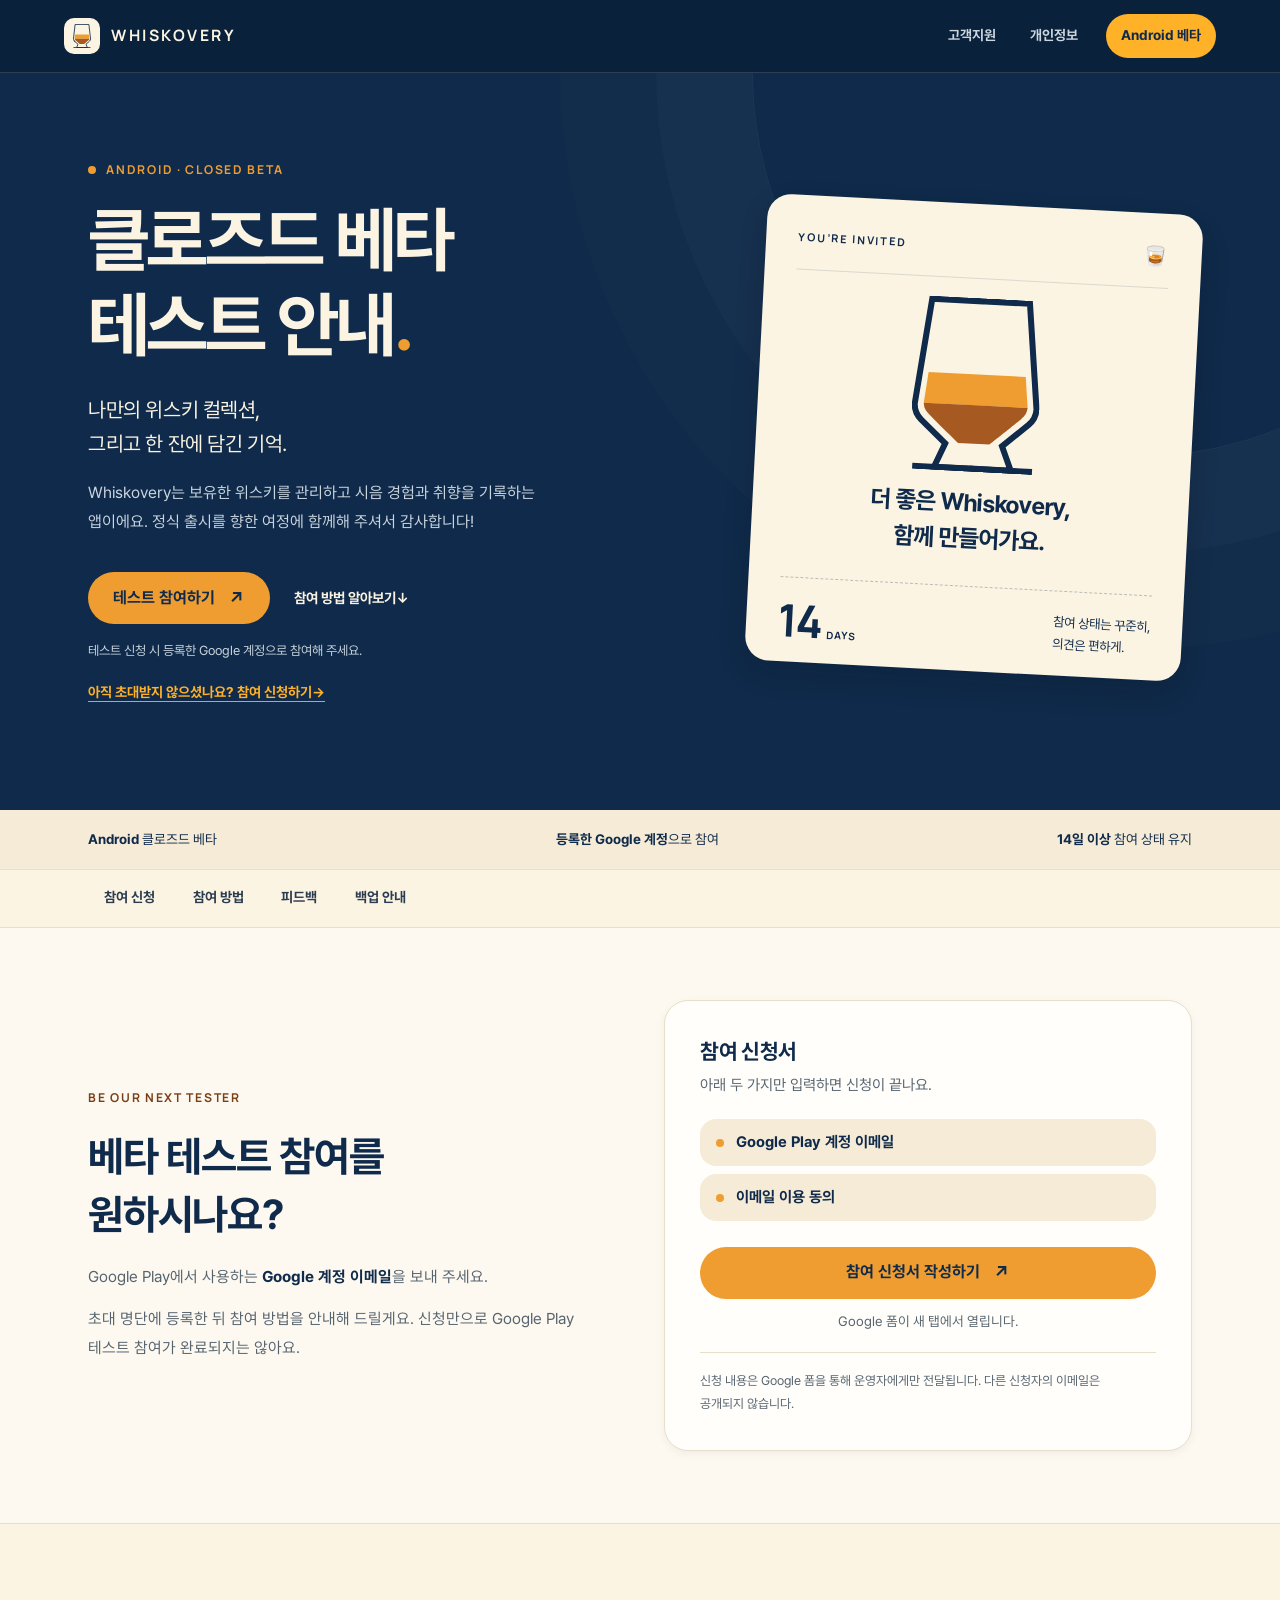
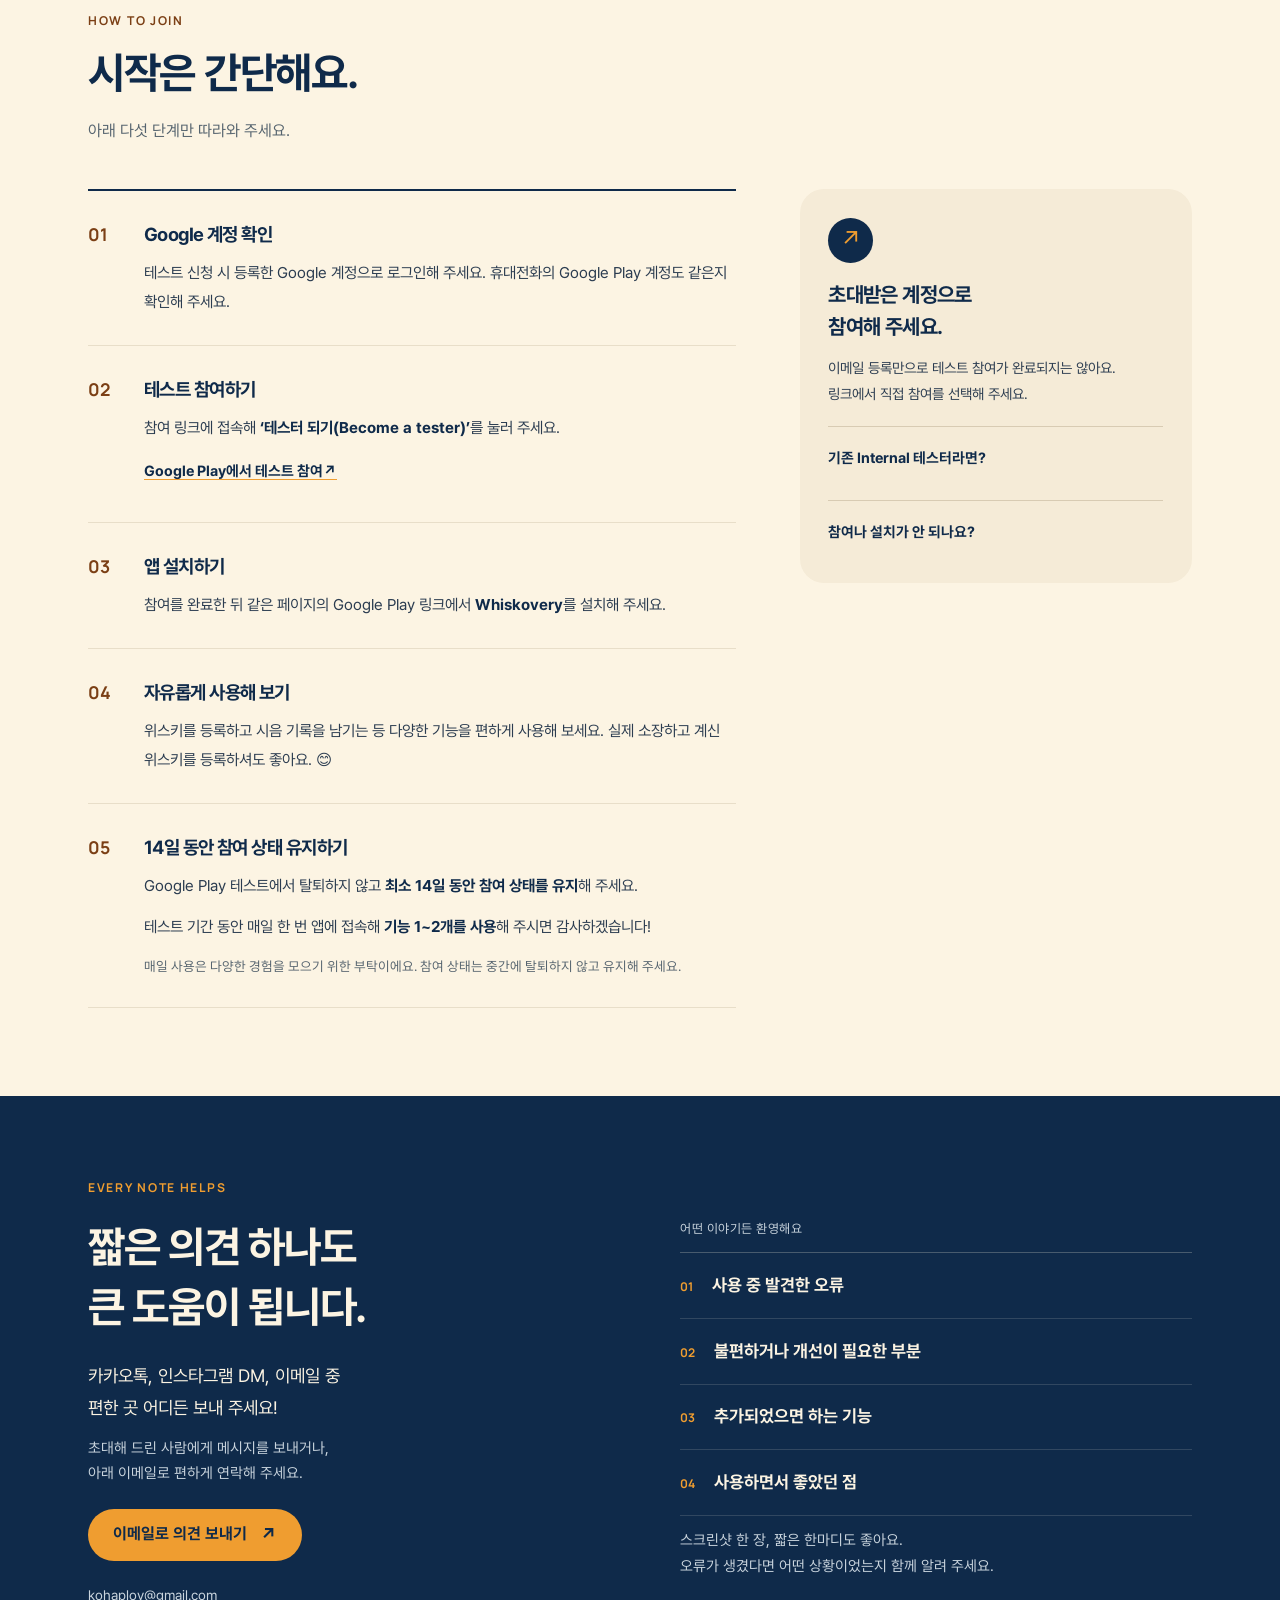
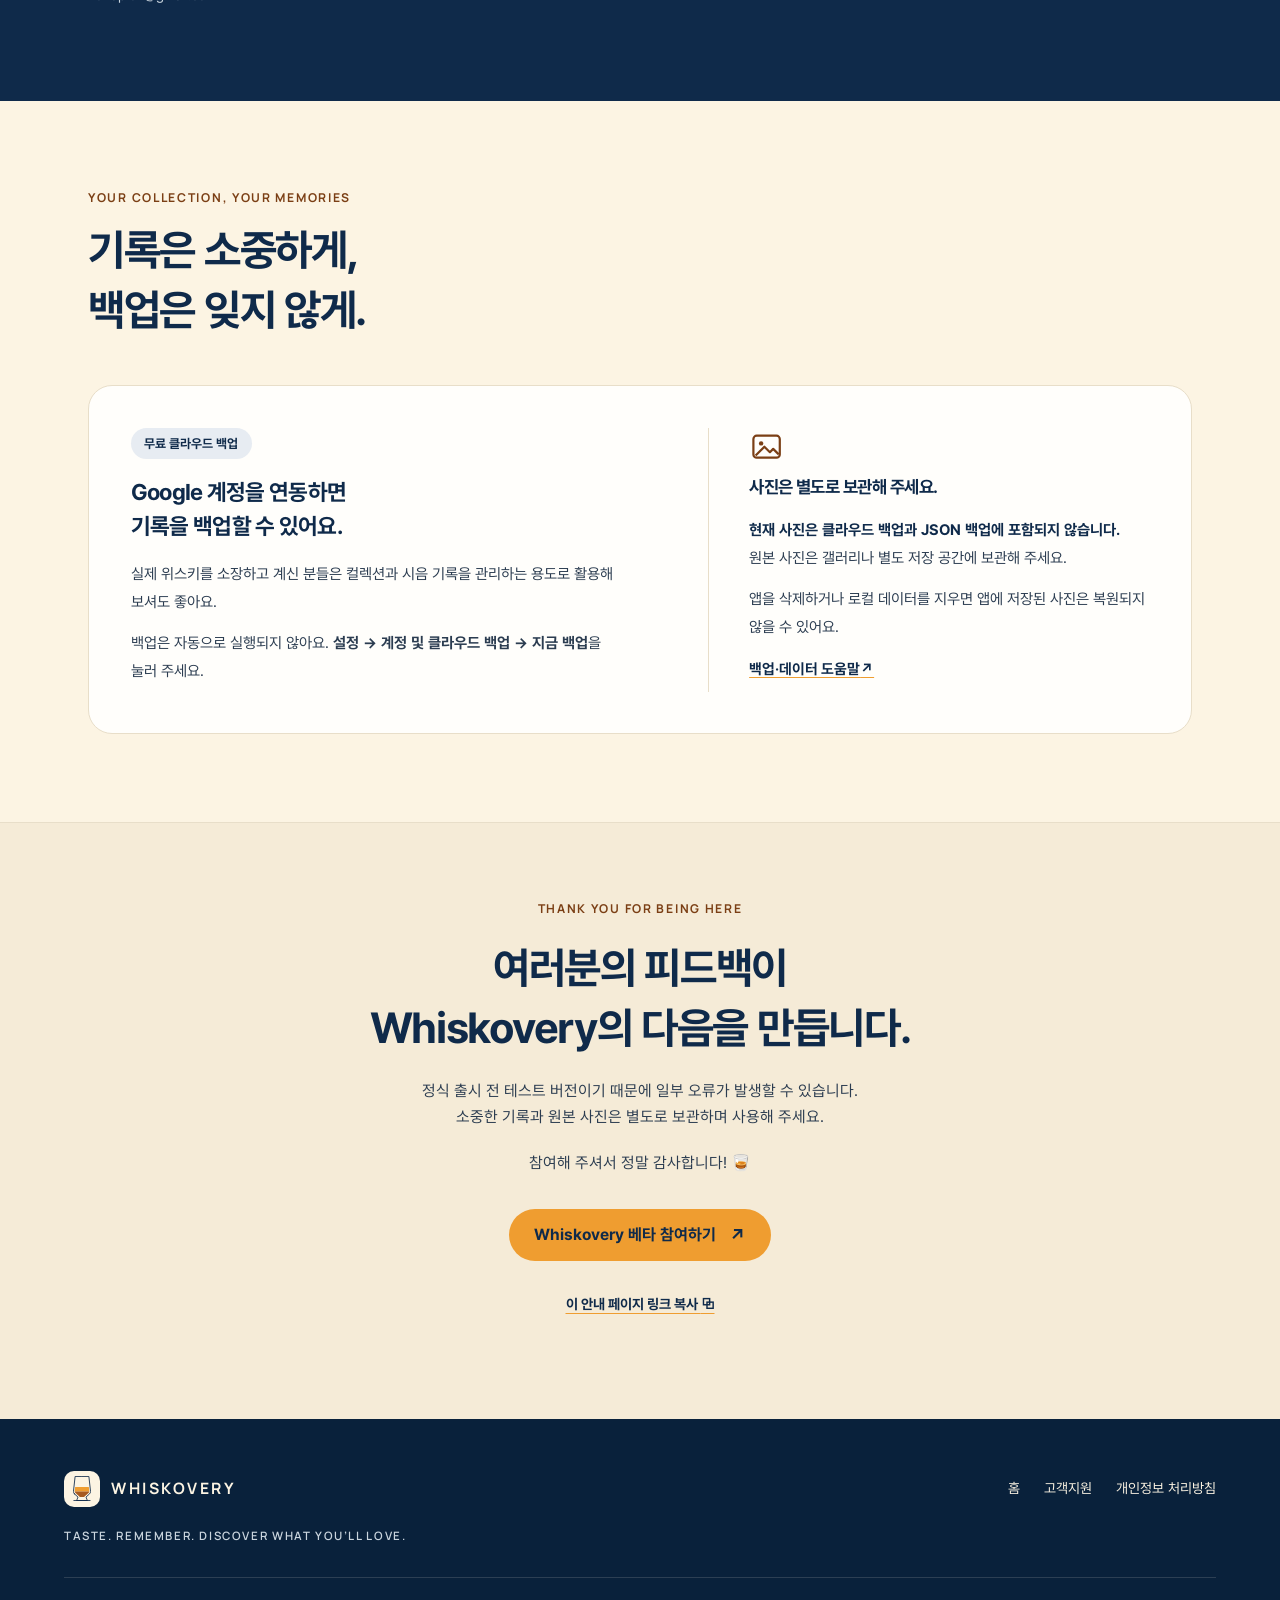
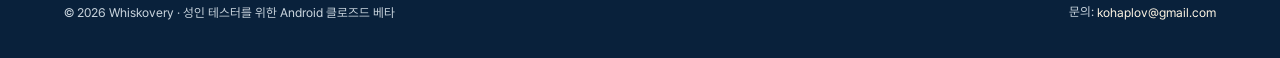
==== commit 6591f212: "feat: open beta application form in a new tab Replace the embedded Google Forms iframe in the beta g" ====
--- a/beta/index.html
+++ b/beta/index.html
@@ -19,7 +19,7 @@
     <link rel="canonical" href="http://whiskoveryapp.com/beta/">
     <link rel="icon" type="image/svg+xml" href="../assets/whiskovery-icon.svg">
     <link rel="stylesheet" href="../assets/styles.css?v=5">
-    <link rel="stylesheet" href="../assets/beta.css?v=5">
+    <link rel="stylesheet" href="../assets/beta.css?v=6">
     <script src="../assets/beta.js?v=5" defer></script>
     <title>클로즈드 베타 테스트 안내 — Whiskovery</title>
   </head>
@@ -88,8 +88,14 @@
             <p>초대 명단에 등록한 뒤 참여 방법을 안내해 드릴게요. 신청만으로 Google Play 테스트 참여가 완료되지는 않아요.</p>
           </div>
           <div class="beta-application">
-            <iframe class="beta-application-frame" src="https://docs.google.com/forms/d/e/1FAIpQLSck9A0fuLgOTbY_V9yWtTsFnpQ4_cyh6IiYz5Rt3JFnIlH9iw/viewform?embedded=true" title="Whiskovery 베타 테스트 참여 신청: Google Play 계정 이메일 입력" loading="lazy" referrerpolicy="strict-origin-when-cross-origin">신청 양식을 불러오는 중입니다.</iframe>
-            <p class="beta-form-fallback">양식이 보이지 않으면 <a href="https://docs.google.com/forms/d/e/1FAIpQLSck9A0fuLgOTbY_V9yWtTsFnpQ4_cyh6IiYz5Rt3JFnIlH9iw/viewform" target="_blank" rel="noopener noreferrer">새 창에서 참여 신청하기 <span aria-hidden="true">↗</span></a></p>
+            <h3 class="beta-application-title">참여 신청서</h3>
+            <p class="beta-application-intro">아래 두 가지만 입력하면 신청이 끝나요.</p>
+            <ul class="beta-application-fields">
+              <li>Google Play 계정 이메일</li>
+              <li>이메일 이용 동의</li>
+            </ul>
+            <a class="beta-button beta-button-amber beta-application-button" href="https://docs.google.com/forms/d/e/1FAIpQLSck9A0fuLgOTbY_V9yWtTsFnpQ4_cyh6IiYz5Rt3JFnIlH9iw/viewform" target="_blank" rel="noopener noreferrer">참여 신청서 작성하기 <span aria-hidden="true">↗</span><span class="visually-hidden">(새 탭에서 열림)</span></a>
+            <p class="beta-form-note">Google 폼이 새 탭에서 열립니다.</p>
             <p class="beta-form-privacy">신청 내용은 Google 폼을 통해 운영자에게만 전달됩니다. 다른 신청자의 이메일은 공개되지 않습니다.</p>
           </div>
         </div>
--- a/assets/beta.css
+++ b/assets/beta.css
@@ -308,9 +308,9 @@
 
 .beta-apply-grid {
   display: grid;
-  grid-template-columns: minmax(0, 0.8fr) minmax(0, 1.4fr);
+  grid-template-columns: minmax(0, 1fr) minmax(0, 1fr);
   gap: 3rem;
-  align-items: start;
+  align-items: center;
 }
 
 .beta-apply h2 {
@@ -332,39 +332,69 @@
 
 .beta-application {
   min-width: 0;
-  overflow: hidden;
+  padding: 2.2rem;
   border: var(--border);
   border-radius: var(--radius-lg);
   background: var(--surface-raised);
   box-shadow: var(--shadow-card);
 }
 
-.beta-application-frame {
-  display: block;
+.beta-application-title {
+  font-size: 1.35rem;
+  line-height: 1.4;
+}
+
+.beta-application-intro {
+  margin-top: 0.4rem;
+  color: var(--ink-muted);
+  font-size: 0.95rem;
+}
+
+.beta-application-fields {
+  display: grid;
+  gap: 0.5rem;
+  margin: 1.3rem 0 0;
+  padding: 0;
+  list-style: none;
+}
+
+.beta-application-fields li {
+  display: flex;
+  align-items: center;
+  gap: 0.75rem;
+  padding: 0.8rem 1rem;
+  border-radius: var(--radius-md);
+  background: var(--beige);
+  font-size: 0.95rem;
+  font-weight: 700;
+  line-height: 1.4;
+}
+
+.beta-application-fields li::before {
+  content: "";
+  flex: none;
+  width: 0.5rem;
+  height: 0.5rem;
+  border-radius: 50%;
+  background: var(--amber);
+}
+
+.beta-application-button {
   width: 100%;
-  height: 1030px;
-  border: 0;
-  background: var(--surface-raised);
-}
-
-.beta-form-fallback {
-  padding: 1rem 1.5rem 0.5rem;
+  margin-top: 1.6rem;
+}
+
+.beta-form-note {
+  margin-top: 0.7rem;
   color: var(--ink-muted);
-  font-size: 0.9rem;
-  line-height: 1.7;
-}
-
-.beta-form-fallback a {
-  display: inline-flex;
-  align-items: center;
-  min-height: 44px;
-  color: var(--navy);
-  font-weight: 700;
-  text-underline-offset: 0.2em;
+  font-size: 0.85rem;
+  text-align: center;
 }
 
 .beta-form-privacy {
-  padding: 0 1.5rem 1.5rem;
+  margin-top: 1.2rem;
+  padding-top: 1rem;
+  border-top: var(--border);
   color: var(--ink-muted);
   font-size: 0.8rem;
   line-height: 1.8;
@@ -840,8 +870,8 @@
     font-size: 0.94rem;
   }
 
-  .beta-application-frame {
-    height: 1210px;
+  .beta-application {
+    padding: 1.5rem;
   }
 
   .beta-section {
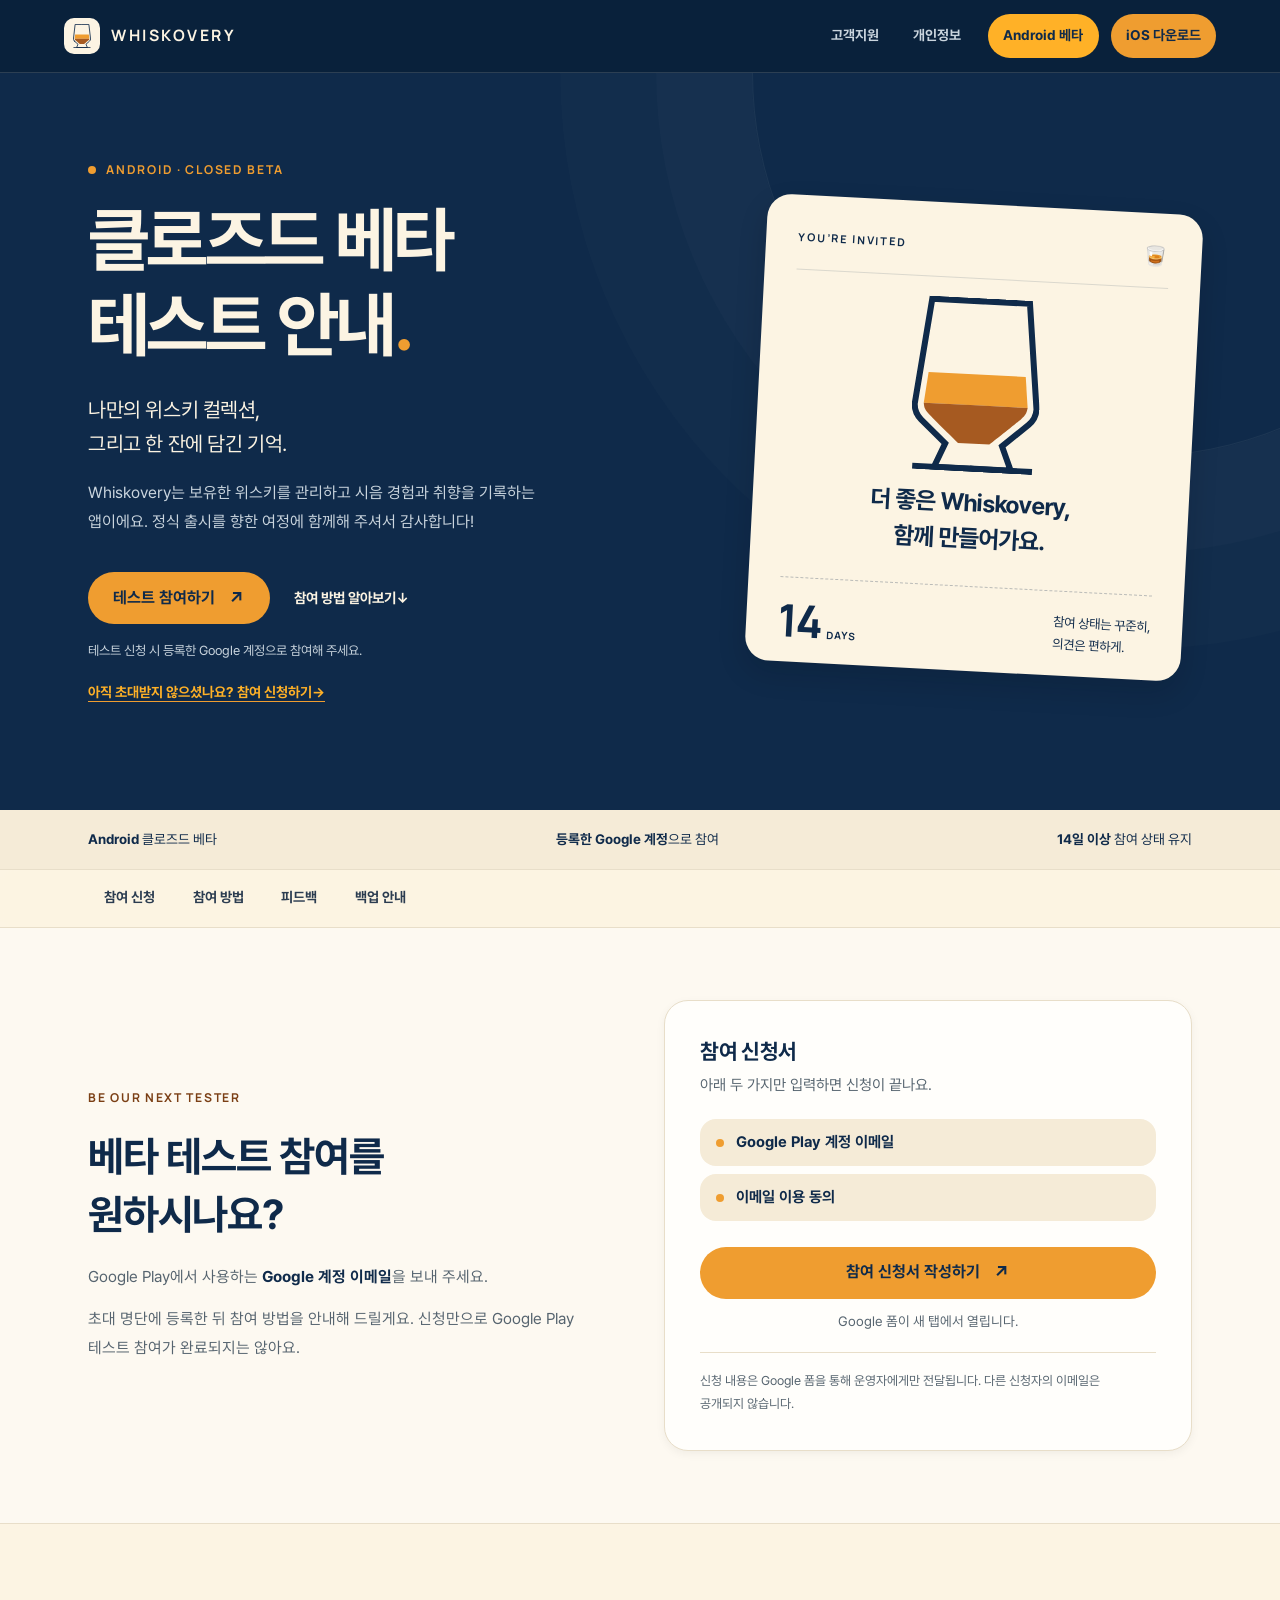
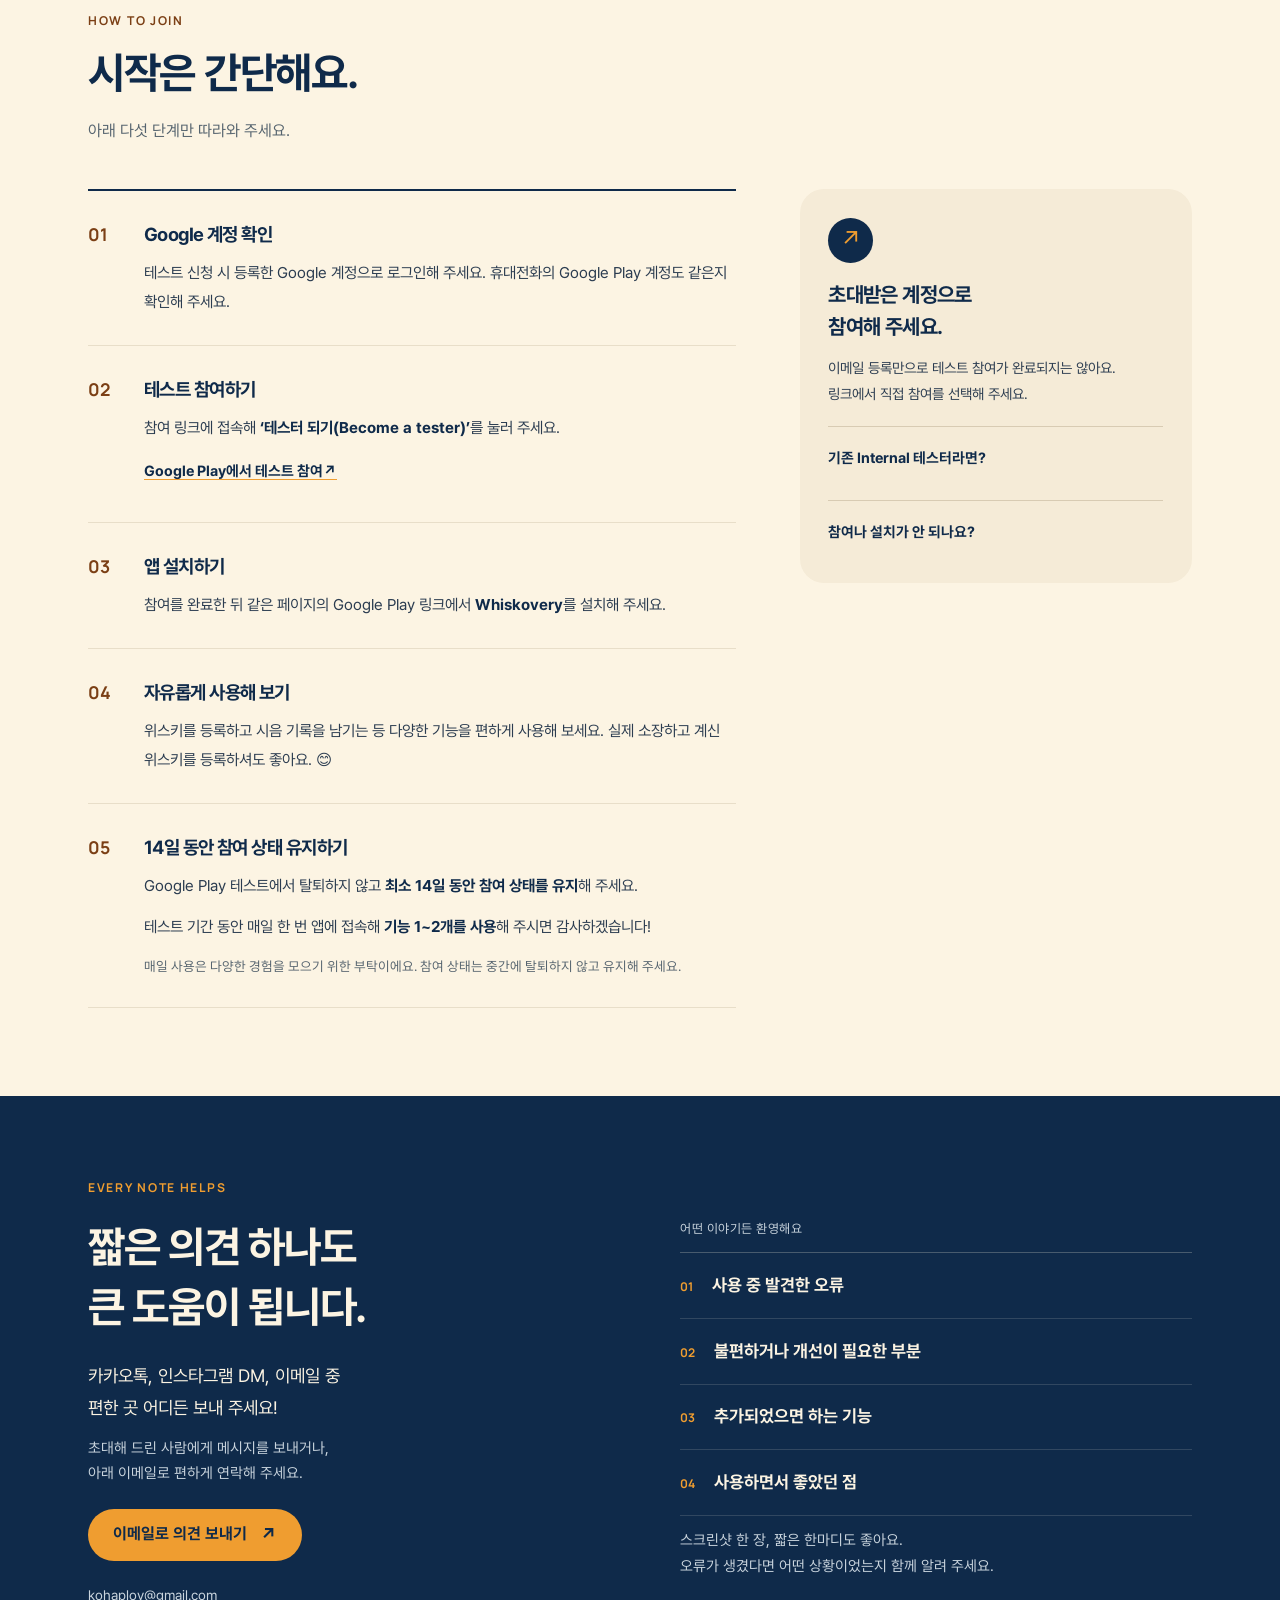
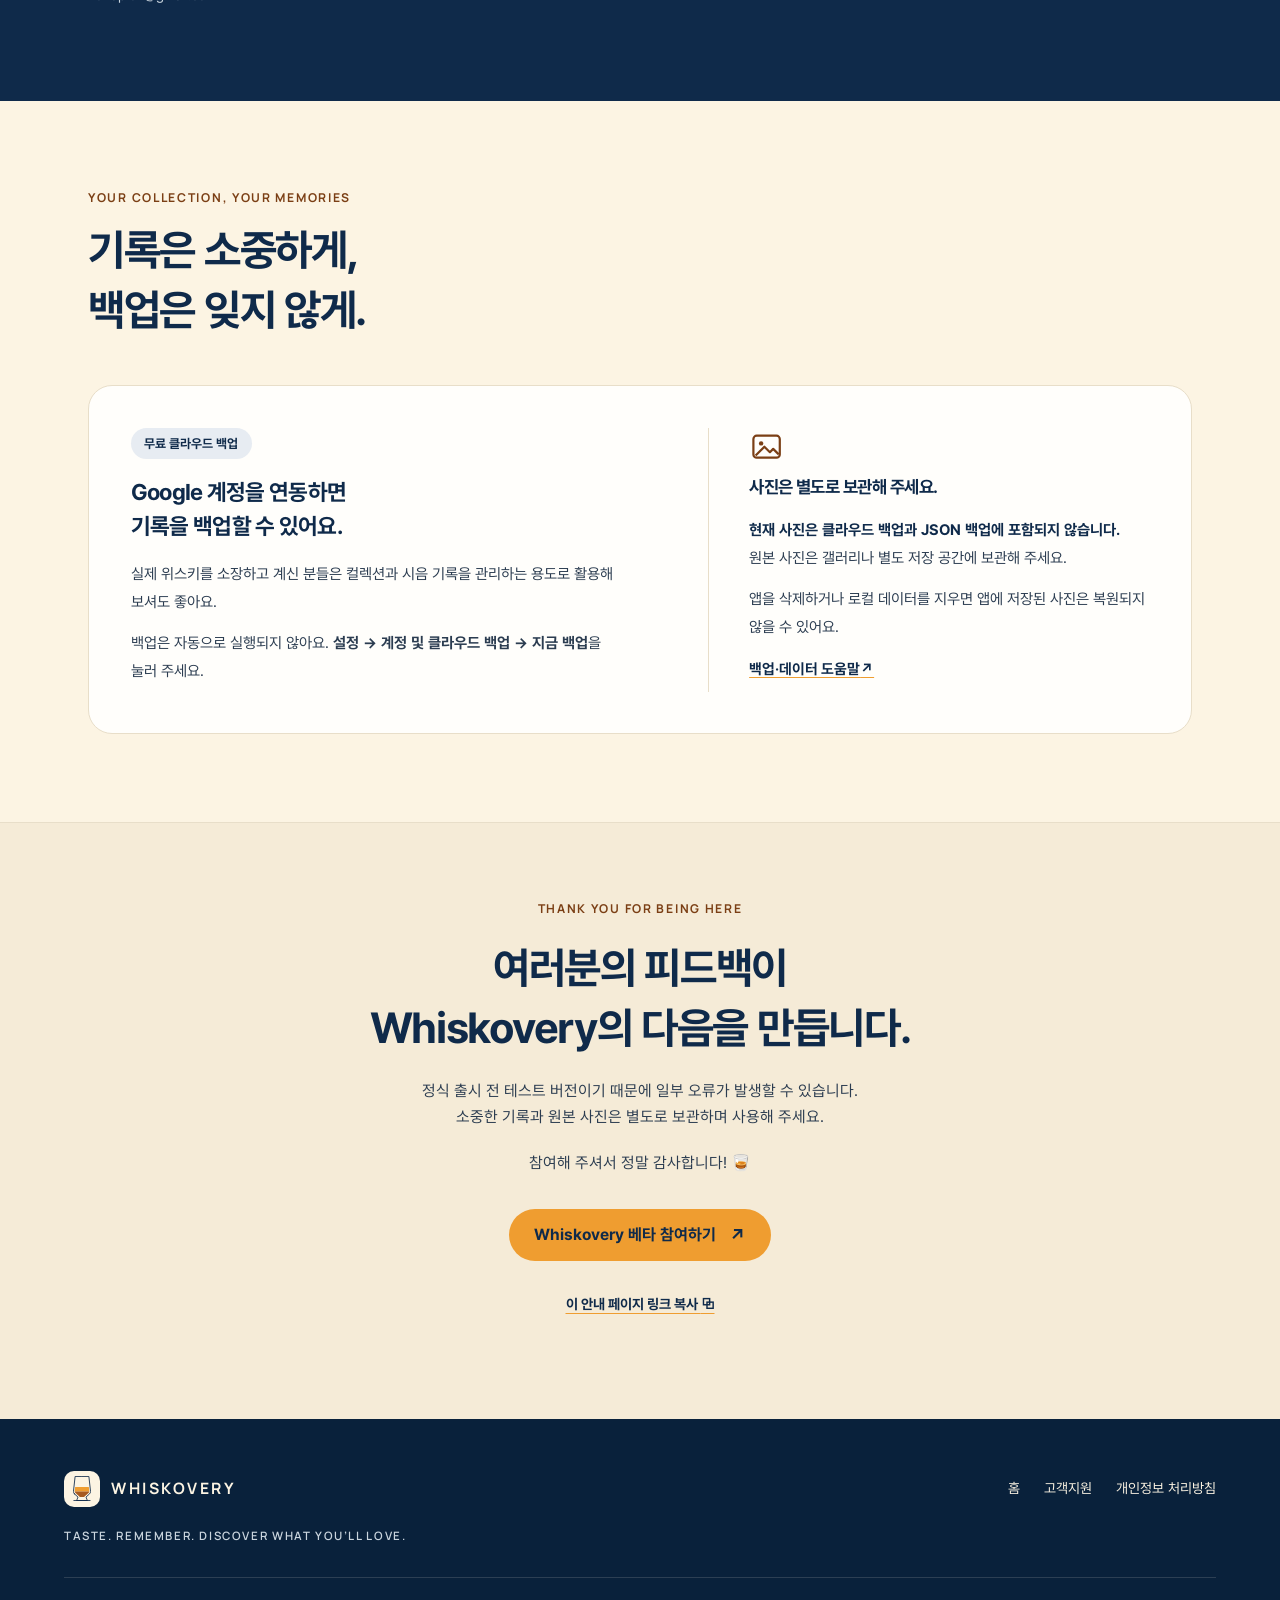
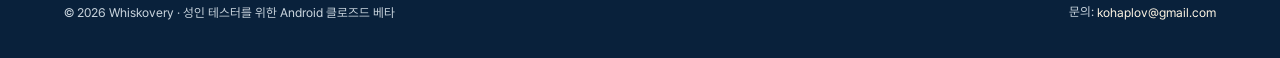
==== commit 58d31682: "Add iOS App Store download links beside Android beta" ====
--- a/beta/index.html
+++ b/beta/index.html
@@ -10,15 +10,15 @@
     <meta property="og:site_name" content="Whiskovery">
     <meta property="og:title" content="Whiskovery 🥃 클로즈드 베타 테스트 안내">
     <meta property="og:description" content="나만의 위스키 컬렉션과 시음의 기억. Whiskovery Android 베타를 함께 완성해 주세요. 참여 방법부터 피드백·백업 안내까지.">
-    <meta property="og:url" content="http://whiskoveryapp.com/beta/">
-    <meta property="og:image" content="http://whiskoveryapp.com/assets/beta-share.jpg?v=3">
+    <meta property="og:url" content="https://whiskoveryapp.com/beta/">
+    <meta property="og:image" content="https://whiskoveryapp.com/assets/beta-share.jpg?v=3">
     <meta property="og:image:width" content="1200">
     <meta property="og:image:height" content="630">
     <meta property="og:image:alt" content="Whiskovery Android 클로즈드 베타 테스터 참여 가이드">
     <meta name="twitter:card" content="summary_large_image">
-    <link rel="canonical" href="http://whiskoveryapp.com/beta/">
+    <link rel="canonical" href="https://whiskoveryapp.com/beta/">
     <link rel="icon" type="image/svg+xml" href="../assets/whiskovery-icon.svg">
-    <link rel="stylesheet" href="../assets/styles.css?v=5">
+    <link rel="stylesheet" href="../assets/styles.css?v=6">
     <link rel="stylesheet" href="../assets/beta.css?v=6">
     <script src="../assets/beta.js?v=5" defer></script>
     <title>클로즈드 베타 테스트 안내 — Whiskovery</title>
@@ -35,7 +35,8 @@
           <ul>
             <li><a href="../support/">고객지원</a></li>
             <li><a href="../privacy/">개인정보</a></li>
-            <li><a class="nav-cta" href="../beta/" aria-current="page">Android 베타</a></li>
+            <li><a class="nav-cta" href="https://whiskoveryapp.com/beta/" aria-current="page">Android 베타</a></li>
+            <li><a class="nav-cta" href="https://apps.apple.com/us/app/whiskovery/id6820405748">iOS 다운로드</a></li>
           </ul>
         </nav>
       </div>
--- a/assets/styles.css
+++ b/assets/styles.css
@@ -120,10 +120,15 @@
 }
 
 html {
-  scroll-behavior: smooth;
   scroll-padding-top: 1.5rem;
   -webkit-text-size-adjust: 100%;
   text-size-adjust: 100%;
+}
+
+/* Smooth only for in-page clicks; links like /support/#delete-account jump
+   straight to their section on page load. */
+html:focus-within {
+  scroll-behavior: smooth;
 }
 
 body {
@@ -376,6 +381,7 @@
 
 .site-nav ul {
   display: flex;
+  flex-wrap: wrap;
   align-items: center;
   gap: var(--space-1);
   margin: 0;
@@ -1585,7 +1591,7 @@
 }
 
 @media (prefers-reduced-motion: reduce) {
-  html {
+  html:focus-within {
     scroll-behavior: auto;
   }
 
